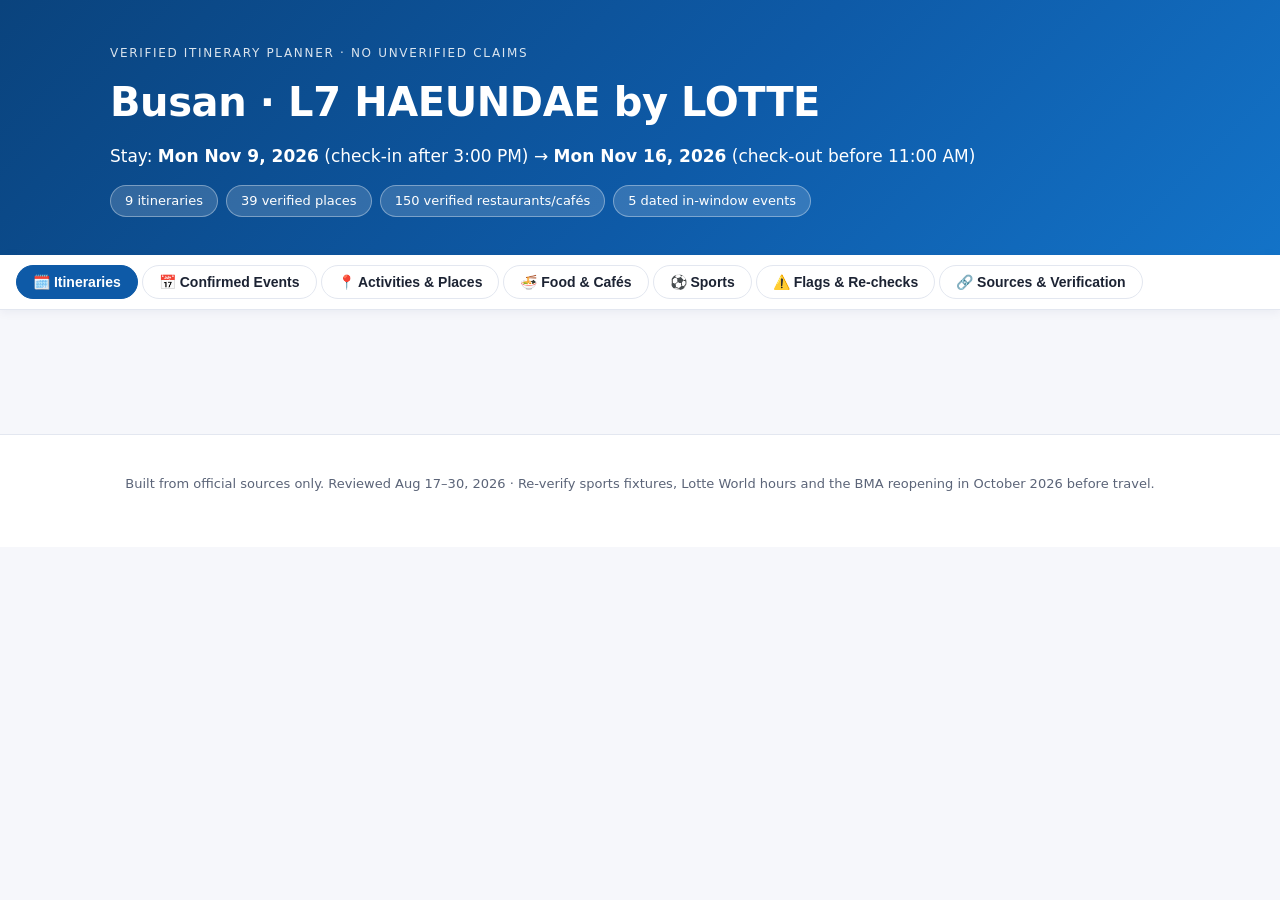
==== index.html @ a5499e74 "Build verified Busan stay planner: 9 itineraries for L7 Haeundae (Nov 9-16, 2026) with official sour" ====
<!DOCTYPE html>
<html lang="en">
<head>
<meta charset="UTF-8">
<meta name="viewport" content="width=device-width, initial-scale=1.0">
<title>Busan L7 Haeundae Stay — Verified Itineraries (Nov 9–16, 2026)</title>
<meta name="description" content="Line-by-line verified itineraries for a 7-night stay at L7 HAEUNDAE by LOTTE HOTELS, Busan — Nov 9–16, 2026. Every activity linked to an official source.">
<link rel="stylesheet" href="styles.css">
</head>
<body>

<header class="hero">
  <div class="hero-inner">
    <p class="eyebrow">Verified itinerary planner · no unverified claims</p>
    <h1>Busan · L7 HAEUNDAE by LOTTE</h1>
    <p class="stay-dates">Stay: <strong>Mon Nov 9, 2026</strong> (check-in after 3:00 PM) → <strong>Mon Nov 16, 2026</strong> (check-out before 11:00 AM)</p>
    <p class="hotel-line" id="hotel-line"></p>
    <div class="badges">
      <span class="badge">9 itineraries</span>
      <span class="badge">39 verified places</span>
      <span class="badge">150 verified restaurants/cafés</span>
      <span class="badge">5 dated in-window events</span>
    </div>
  </div>
</header>

<nav class="tabs" id="tabs">
  <button class="tab active" data-tab="itineraries">🗓️ Itineraries</button>
  <button class="tab" data-tab="events">📅 Confirmed Events</button>
  <button class="tab" data-tab="places">📍 Activities &amp; Places</button>
  <button class="tab" data-tab="food">🍜 Food &amp; Cafés</button>
  <button class="tab" data-tab="sports">⚽ Sports</button>
  <button class="tab" data-tab="flags">⚠️ Flags &amp; Re-checks</button>
  <button class="tab" data-tab="sources">🔗 Sources &amp; Verification</button>
</nav>

<main>

  <!-- ITINERARIES -->
  <section id="tab-itineraries" class="tabpanel active">
    <div class="itinerary-picker" id="itinerary-picker"></div>
    <div id="itinerary-view"></div>
  </section>

  <!-- EVENTS -->
  <section id="tab-events" class="tabpanel">
    <h2>✅ Confirmed events inside the stay window</h2>
    <p class="note">Each event below is dated in the stay window and sourced to the organizer's or an official city page. Reviewed Aug 17–30, 2026.</p>
    <div id="events-list"></div>
    <h3>Events <em>outside</em> the window (do not plan around these)</h3>
    <div id="events-out-list"></div>
  </section>

  <!-- PLACES -->
  <section id="tab-places" class="tabpanel">
    <h2>📍 Verified activities &amp; places</h2>
    <p class="note">Every entry was checked against an official/operator page (Visit Busan, operator sites, city districts). Hours &amp; prices were confirmed on the review dates shown in the source file. Anything marked ⚠️ needs a re-check before travel.</p>
    <div class="filter-row">
      <label for="area-filter">Filter by cluster:</label>
      <select id="area-filter">
        <option value="">All clusters</option>
      </select>
      <input type="text" id="place-search" placeholder="Search places…">
    </div>
    <div class="table-wrap">
      <table class="data-table" id="places-table">
        <thead>
          <tr><th>Place</th><th>Cluster / area</th><th>Hours</th><th>Price</th><th>Status</th><th>Official source</th></tr>
        </thead>
        <tbody></tbody>
      </table>
    </div>
  </section>

  <!-- FOOD -->
  <section id="tab-food" class="tabpanel">
    <h2>🍜 Verified restaurants &amp; cafés</h2>
    <p class="note">All rows verified against official sources (Visit Busan / VisitKorea / MICHELIN Guide 2026) in August 2026 by the <a href="https://github.com/karagemop466-tech/Koreafood" target="_blank" rel="noopener">Koreafood</a> project. No prices are listed — official portals don't maintain prices consistently. Entries whose hours could not be verified were removed from the source guide. If two official pages disagreed on hours, the entry was removed (see Flags).</p>
    <div class="filter-row">
      <label for="food-area-filter">Filter by area:</label>
      <select id="food-area-filter">
        <option value="">All areas</option>
      </select>
      <input type="text" id="food-search" placeholder="Search food…">
    </div>
    <div class="table-wrap">
      <table class="data-table" id="food-table">
        <thead>
          <tr><th>Name</th><th>Area</th><th>Hours &amp; closures</th><th>Official source</th></tr>
        </thead>
        <tbody></tbody>
      </table>
    </div>
  </section>

  <!-- SPORTS -->
  <section id="tab-sports" class="tabpanel">
    <h2>⚽ Sports in the window</h2>
    <div id="sports-list"></div>
  </section>

  <!-- FLAGS -->
  <section id="tab-flags" class="tabpanel">
    <h2>⚠️ Irregularities, flags &amp; re-checks</h2>
    <ul class="flag-list" id="flags-list"></ul>
  </section>

  <!-- SOURCES -->
  <section id="tab-sources" class="tabpanel">
    <h2>🔗 Sources &amp; verification method</h2>
    <p class="note">This page is built exclusively from two audited, source-linked repositories plus live re-verification performed on <strong>Aug 30, 2026</strong> (official pages fetched and checked). No unverified claim was included.</p>
    <h3>Base verification repositories</h3>
    <ul class="source-list">
      <li><a href="https://github.com/karagemop466-tech/KoreaFun" target="_blank" rel="noopener">KoreaFun — verified events &amp; activities (Busan file: busan.md, 51 entries, line-by-line audit)</a></li>
      <li><a href="https://github.com/karagemop466-tech/Koreafood" target="_blank" rel="noopener">Koreafood — verified restaurants &amp; cafés (Busan file: cities/busan.md, 109+ rows)</a></li>
      <li><a href="https://karagemop466-tech.github.io/Koreafood/" target="_blank" rel="noopener">Koreafood live site</a></li>
    </ul>
    <h3>Live re-verification performed Aug 30, 2026</h3>
    <div id="live-checks"></div>
    <h3>Official source index (all links used in this planner)</h3>
    <div class="table-wrap">
      <table class="data-table" id="source-table">
        <thead><tr><th>#</th><th>Source</th><th>Used for</th></tr></thead>
        <tbody></tbody>
      </table>
    </div>
  </section>

</main>

<footer>
  <p>Built from official sources only. Reviewed Aug 17–30, 2026 · Re-verify sports fixtures, Lotte World hours and the BMA reopening in October 2026 before travel.</p>
</footer>

<script src="data.json" type="application/json" id="site-data"></script>
<script src="app.js"></script>
</body>
</html>
---- styles.css ----
:root {
  --bg: #f6f7fb;
  --card: #ffffff;
  --ink: #1c2333;
  --muted: #5b6478;
  --line: #e3e7f0;
  --brand: #0e5aa7;
  --brand-dark: #0a437d;
  --accent: #e8a33d;
  --good: #1d7a4f;
  --warn: #b45309;
  --bad: #b91c1c;
  --chip: #eef3fb;
}

* { box-sizing: border-box; }

body {
  margin: 0;
  font-family: "Segoe UI", system-ui, -apple-system, Roboto, "Helvetica Neue", Arial, sans-serif;
  background: var(--bg);
  color: var(--ink);
  line-height: 1.55;
}

.hero {
  background: linear-gradient(135deg, #0a437d 0%, #0e5aa7 55%, #1373c8 100%);
  color: #fff;
  padding: 44px 20px 38px;
}
.hero-inner { max-width: 1060px; margin: 0 auto; }
.eyebrow { text-transform: uppercase; letter-spacing: .14em; font-size: 12px; opacity: .85; margin: 0 0 8px; }
.hero h1 { margin: 0 0 10px; font-size: clamp(26px, 4vw, 40px); font-weight: 800; letter-spacing: -.01em; }
.stay-dates { margin: 0 0 6px; font-size: 17px; }
.hotel-line { margin: 0 0 16px; opacity: .92; font-size: 14px; }
.badges { display: flex; flex-wrap: wrap; gap: 8px; }
.badge {
  background: rgba(255,255,255,.16);
  border: 1px solid rgba(255,255,255,.35);
  border-radius: 999px;
  padding: 5px 14px;
  font-size: 13px;
}

.tabs {
  position: sticky; top: 0; z-index: 20;
  display: flex; flex-wrap: wrap; gap: 4px;
  background: #fff;
  border-bottom: 1px solid var(--line);
  padding: 10px 16px;
  box-shadow: 0 2px 10px rgba(20,40,80,.06);
}
.tab {
  border: 1px solid var(--line);
  background: var(--card);
  color: var(--ink);
  border-radius: 999px;
  padding: 8px 16px;
  font-size: 14px;
  font-weight: 600;
  cursor: pointer;
  transition: all .15s;
}
.tab:hover { border-color: var(--brand); color: var(--brand); }
.tab.active { background: var(--brand); border-color: var(--brand); color: #fff; }

main { max-width: 1060px; margin: 0 auto; padding: 28px 20px 60px; }

.tabpanel { display: none; }
.tabpanel.active { display: block; }

h2 { font-size: 24px; margin: 6px 0 4px; }
h3 { font-size: 17px; margin: 28px 0 8px; }
.note { color: var(--muted); font-size: 14px; max-width: 880px; margin: 6px 0 18px; }
a { color: var(--brand); }
a:hover { color: var(--brand-dark); }

/* Itinerary picker */
.itinerary-picker {
  display: grid;
  grid-template-columns: repeat(auto-fill, minmax(210px, 1fr));
  gap: 10px;
  margin: 18px 0;
}
.it-btn {
  text-align: left;
  background: var(--card);
  border: 1.5px solid var(--line);
  border-radius: 12px;
  padding: 12px 14px;
  cursor: pointer;
  transition: all .15s;
}
.it-btn:hover { border-color: var(--brand); }
.it-btn.active { border-color: var(--brand); background: var(--chip); box-shadow: 0 0 0 3px rgba(14,90,167,.12); }
.it-btn .it-day { font-size: 12px; text-transform: uppercase; letter-spacing: .08em; color: var(--muted); }
.it-btn .it-title { font-weight: 700; font-size: 14.5px; margin: 3px 0; }
.it-btn .it-diff { font-size: 12px; font-weight: 700; }
.it-btn .it-transit { font-size: 12px; color: var(--muted); margin-top: 4px; }

.diff-easy { color: var(--good); }
.diff-moderate { color: var(--warn); }
.diff-busy { color: var(--bad); }

.itinerary-card {
  background: var(--card);
  border: 1px solid var(--line);
  border-radius: 16px;
  padding: 22px;
  margin-bottom: 18px;
}
.itinerary-card .head { display: flex; flex-wrap: wrap; align-items: baseline; gap: 10px; margin-bottom: 4px; }
.itinerary-card h2 { margin: 0; }
.itinerary-card .sub { color: var(--muted); font-size: 14px; margin-bottom: 12px; }
.itinerary-card .transit-note {
  background: #fdf6e9;
  border: 1px solid #f0d9a8;
  color: #7c5a12;
  border-radius: 10px;
  padding: 10px 14px;
  font-size: 14px;
  margin: 10px 0 16px;
}
.itinerary-card .transit-note strong { color: #5c4208; }

.timeline { position: relative; margin: 6px 0 0 6px; padding-left: 26px; }
.timeline::before {
  content: ""; position: absolute; left: 7px; top: 8px; bottom: 8px;
  width: 2px; background: var(--line);
}
.tl-item { position: relative; padding: 0 0 18px 14px; }
.tl-item::before {
  content: ""; position: absolute; left: -25px; top: 6px;
  width: 12px; height: 12px; border-radius: 50%;
  background: #fff; border: 3px solid var(--brand);
}
.tl-item.event::before { border-color: var(--accent); background: var(--accent); }
.tl-time { font-weight: 800; color: var(--brand-dark); font-size: 14px; }
.tl-what { font-weight: 700; font-size: 16px; }
.tl-item.event .tl-what::after {
  content: " ✓ confirmed"; color: var(--good); font-size: 12px; font-weight: 700; margin-left: 6px;
  border: 1px solid var(--good); border-radius: 999px; padding: 1px 8px; vertical-align: 2px;
}
.tl-detail { color: var(--muted); font-size: 14px; margin-top: 3px; max-width: 860px; }
.tl-detail a { word-break: break-all; }

/* tables */
.table-wrap { overflow-x: auto; background: var(--card); border: 1px solid var(--line); border-radius: 12px; margin: 10px 0 22px; }
.data-table { width: 100%; border-collapse: collapse; font-size: 14px; min-width: 720px; }
.data-table th {
  text-align: left; background: #f0f4fa; padding: 10px 12px;
  font-size: 12px; text-transform: uppercase; letter-spacing: .06em; color: var(--muted);
  border-bottom: 1px solid var(--line); white-space: nowrap;
}
.data-table td { padding: 10px 12px; border-bottom: 1px solid #f0f2f8; vertical-align: top; }
.data-table tr:last-child td { border-bottom: none; }
.data-table tr:hover td { background: #fafbfe; }
.data-table .name { font-weight: 700; }
.data-table a { font-size: 13px; }

.filter-row { display: flex; flex-wrap: wrap; gap: 12px; align-items: center; margin: 12px 0; }
.filter-row label { font-size: 14px; font-weight: 600; }
.filter-row select, .filter-row input {
  border: 1px solid var(--line); border-radius: 8px; padding: 8px 12px; font-size: 14px; background: #fff;
}
.filter-row input { width: 240px; }

/* event cards */
.event-card {
  background: var(--card); border: 1px solid var(--line); border-left: 4px solid var(--good);
  border-radius: 12px; padding: 16px 18px; margin-bottom: 14px;
}
.event-card.out { border-left-color: var(--muted); opacity: .85; }
.event-card h3 { margin: 0 0 4px; font-size: 17px; }
.event-card .meta { font-size: 13.5px; color: var(--muted); margin-bottom: 6px; }
.event-card .meta b { color: var(--ink); }
.event-card p { margin: 4px 0 8px; font-size: 14.5px; }
.event-card .srcs a { font-size: 13px; margin-right: 12px; }

/* sports & flags */
.sport-card {
  background: var(--card); border: 1px solid var(--line); border-radius: 12px;
  padding: 16px 18px; margin-bottom: 14px;
}
.sport-card h3 { margin: 0 0 6px; font-size: 16px; }
.sport-card p { margin: 4px 0; font-size: 14.5px; }
.sport-card .srcs a { font-size: 13px; margin-right: 12px; }

.flag-list { padding-left: 4px; list-style: none; }
.flag-list li {
  background: #fdf6e9; border: 1px solid #f0d9a8; color: #5c4208;
  border-radius: 10px; padding: 12px 16px; margin-bottom: 10px; font-size: 14.5px;
}

.source-list li, .check-list li { margin-bottom: 8px; font-size: 14.5px; }
.check-list { padding-left: 22px; }
.check-list .ok { color: var(--good); font-weight: 700; }
.check-list .warn { color: var(--warn); font-weight: 700; }

footer {
  border-top: 1px solid var(--line);
  padding: 26px 20px 40px;
  text-align: center;
  color: var(--muted);
  font-size: 13px;
  background: #fff;
}

@media (max-width: 640px) {
  .tabs { padding: 8px; gap: 6px; }
  .tab { padding: 7px 12px; font-size: 13px; }
  .filter-row input { width: 100%; }
}
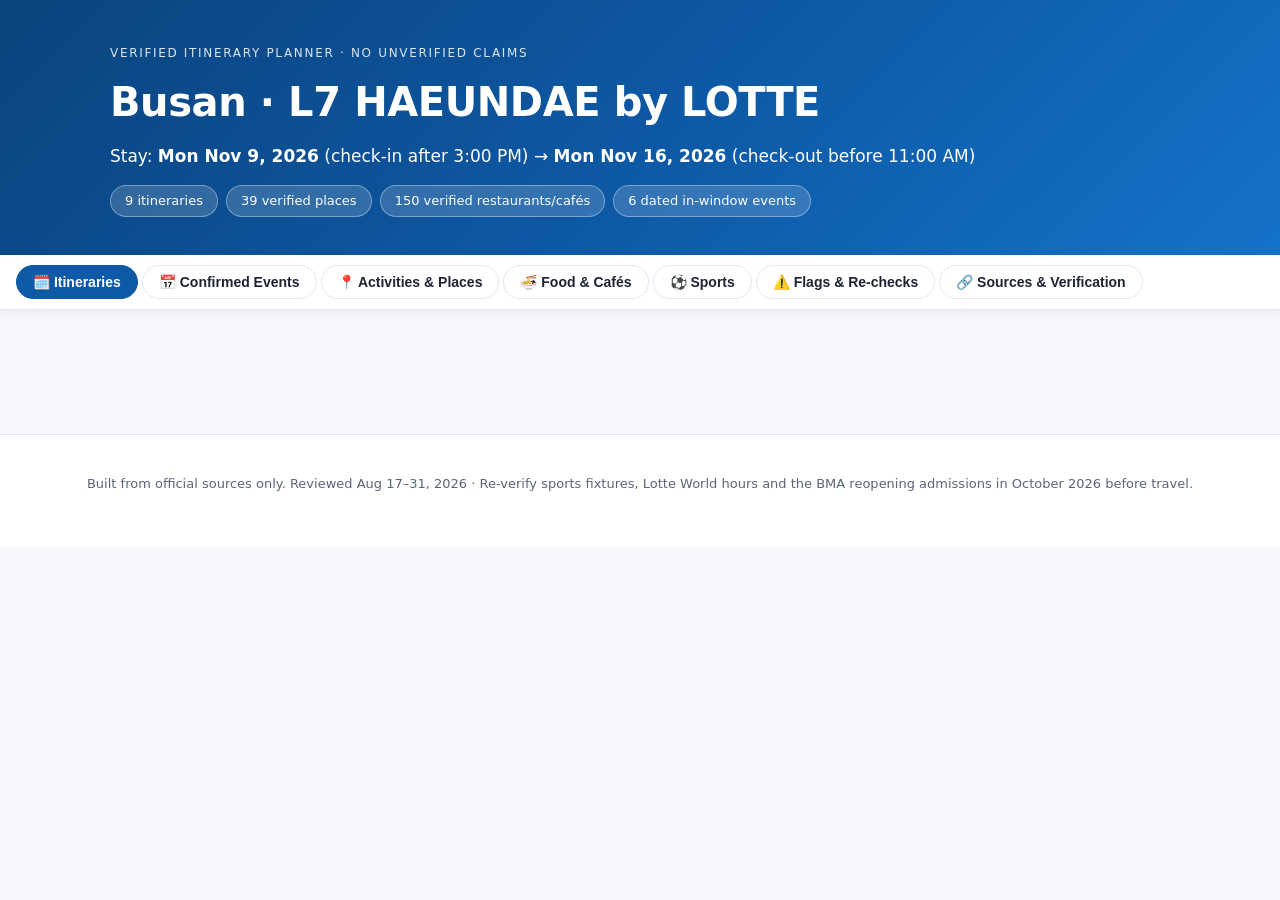
==== commit 4daf2a34: "Verify F1963 Othoniel exhibition; correct metro stop counts, Yeongdo source, Culture Day venue, Spa " ====
--- a/index.html
+++ b/index.html
@@ -19,7 +19,7 @@
       <span class="badge">9 itineraries</span>
       <span class="badge">39 verified places</span>
       <span class="badge">150 verified restaurants/cafés</span>
-      <span class="badge">5 dated in-window events</span>
+      <span class="badge">6 dated in-window events</span>
     </div>
   </div>
 </header>
@@ -45,7 +45,7 @@
   <!-- EVENTS -->
   <section id="tab-events" class="tabpanel">
     <h2>✅ Confirmed events inside the stay window</h2>
-    <p class="note">Each event below is dated in the stay window and sourced to the organizer's or an official city page. Reviewed Aug 17–30, 2026.</p>
+    <p class="note">Each event below is dated in the stay window and sourced to the organizer's or an official city page. Reviewed Aug 17–31, 2026.</p>
     <div id="events-list"></div>
     <h3>Events <em>outside</em> the window (do not plan around these)</h3>
     <div id="events-out-list"></div>
@@ -108,7 +108,7 @@
   <!-- SOURCES -->
   <section id="tab-sources" class="tabpanel">
     <h2>🔗 Sources &amp; verification method</h2>
-    <p class="note">This page is built exclusively from two audited, source-linked repositories plus live re-verification performed on <strong>Aug 30, 2026</strong> (official pages fetched and checked). No unverified claim was included.</p>
+    <p class="note">This page is built exclusively from two audited, source-linked repositories plus live re-verification performed on <strong>Aug 31, 2026</strong> (official pages fetched and checked). No unverified claim was included.</p>
     <h3>Base verification repositories</h3>
     <ul class="source-list">
       <li><a href="https://github.com/karagemop466-tech/KoreaFun" target="_blank" rel="noopener">KoreaFun — verified events &amp; activities (Busan file: busan.md, 51 entries, line-by-line audit)</a></li>
@@ -129,7 +129,7 @@
 </main>
 
 <footer>
-  <p>Built from official sources only. Reviewed Aug 17–30, 2026 · Re-verify sports fixtures, Lotte World hours and the BMA reopening in October 2026 before travel.</p>
+  <p>Built from official sources only. Reviewed Aug 17–31, 2026 · Re-verify sports fixtures, Lotte World hours and the BMA reopening admissions in October 2026 before travel.</p>
 </footer>
 
 <script src="data.json" type="application/json" id="site-data"></script>
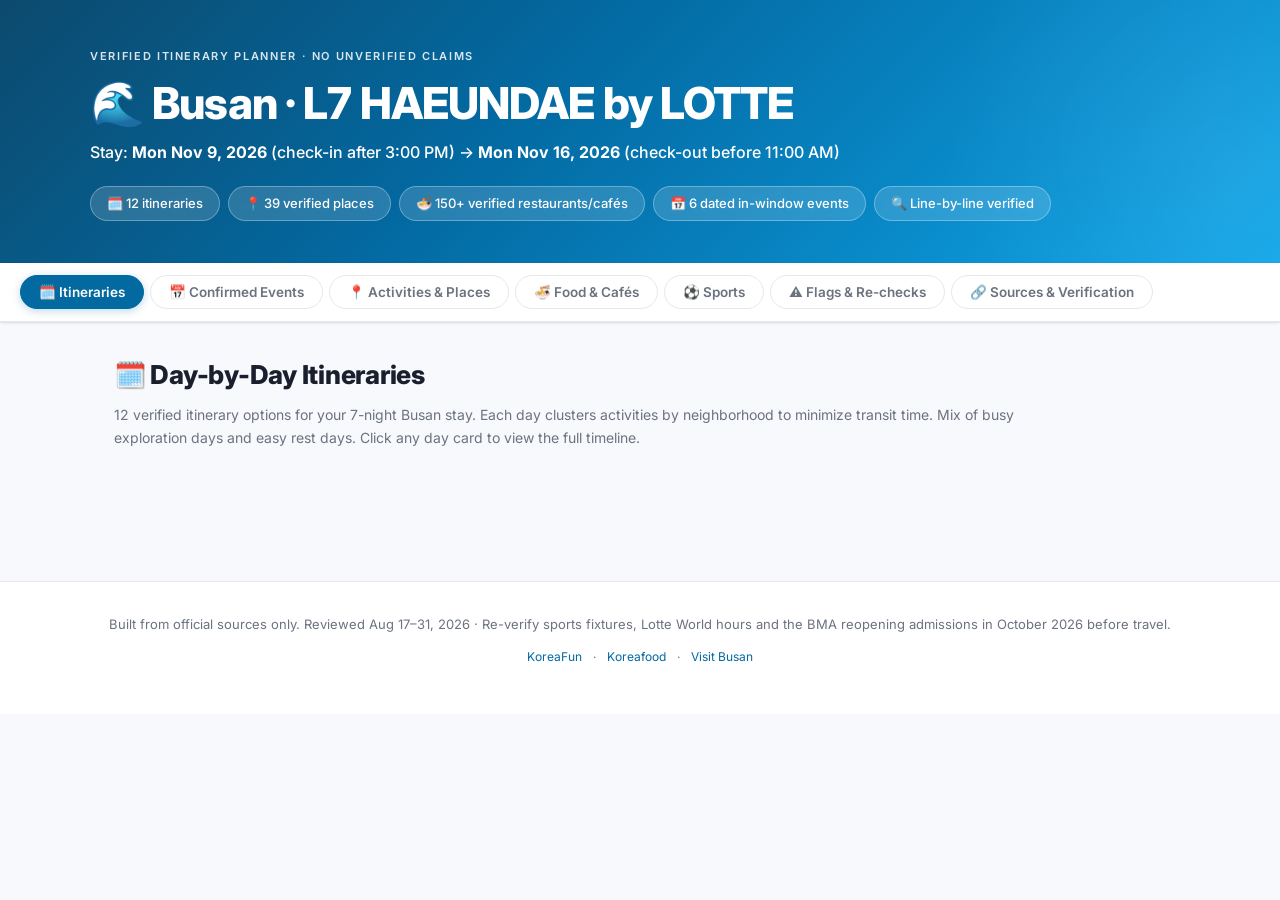
==== commit 9f6abbd1: "Enhance site: 12 itineraries, improved UI, professional travel planner - Added 3 new itinerary varia" ====
--- a/index.html
+++ b/index.html
@@ -6,20 +6,24 @@
 <title>Busan L7 Haeundae Stay — Verified Itineraries (Nov 9–16, 2026)</title>
 <meta name="description" content="Line-by-line verified itineraries for a 7-night stay at L7 HAEUNDAE by LOTTE HOTELS, Busan — Nov 9–16, 2026. Every activity linked to an official source.">
 <link rel="stylesheet" href="styles.css">
+<link rel="preconnect" href="https://fonts.googleapis.com">
+<link rel="preconnect" href="https://fonts.gstatic.com" crossorigin>
+<link href="https://fonts.googleapis.com/css2?family=Inter:wght@400;500;600;700;800&display=swap" rel="stylesheet">
 </head>
 <body>
 
 <header class="hero">
   <div class="hero-inner">
     <p class="eyebrow">Verified itinerary planner · no unverified claims</p>
-    <h1>Busan · L7 HAEUNDAE by LOTTE</h1>
+    <h1>🌊 Busan · L7 HAEUNDAE by LOTTE</h1>
     <p class="stay-dates">Stay: <strong>Mon Nov 9, 2026</strong> (check-in after 3:00 PM) → <strong>Mon Nov 16, 2026</strong> (check-out before 11:00 AM)</p>
     <p class="hotel-line" id="hotel-line"></p>
     <div class="badges">
-      <span class="badge">9 itineraries</span>
-      <span class="badge">39 verified places</span>
-      <span class="badge">150 verified restaurants/cafés</span>
-      <span class="badge">6 dated in-window events</span>
+      <span class="badge">🗓️ 12 itineraries</span>
+      <span class="badge">📍 39 verified places</span>
+      <span class="badge">🍜 150+ verified restaurants/cafés</span>
+      <span class="badge">📅 6 dated in-window events</span>
+      <span class="badge">🔍 Line-by-line verified</span>
     </div>
   </div>
 </header>
@@ -38,6 +42,8 @@
 
   <!-- ITINERARIES -->
   <section id="tab-itineraries" class="tabpanel active">
+    <h2>🗓️ Day-by-Day Itineraries</h2>
+    <p class="note">12 verified itinerary options for your 7-night Busan stay. Each day clusters activities by neighborhood to minimize transit time. Mix of busy exploration days and easy rest days. Click any day card to view the full timeline.</p>
     <div class="itinerary-picker" id="itinerary-picker"></div>
     <div id="itinerary-view"></div>
   </section>
@@ -130,6 +136,11 @@
 
 <footer>
   <p>Built from official sources only. Reviewed Aug 17–31, 2026 · Re-verify sports fixtures, Lotte World hours and the BMA reopening admissions in October 2026 before travel.</p>
+  <p class="footer-links">
+    <a href="https://github.com/karagemop466-tech/KoreaFun" target="_blank" rel="noopener">KoreaFun</a> · 
+    <a href="https://github.com/karagemop466-tech/Koreafood" target="_blank" rel="noopener">Koreafood</a> · 
+    <a href="https://english.visitbusan.net" target="_blank" rel="noopener">Visit Busan</a>
+  </p>
 </footer>
 
 <script src="data.json" type="application/json" id="site-data"></script>
--- a/styles.css
+++ b/styles.css
@@ -1,213 +1,512 @@
+/* Busan L7 Haeundae Stay — Professional Travel Planner UI */
 :root {
-  --bg: #f6f7fb;
+  --bg: #f8f9fc;
   --card: #ffffff;
-  --ink: #1c2333;
-  --muted: #5b6478;
-  --line: #e3e7f0;
-  --brand: #0e5aa7;
-  --brand-dark: #0a437d;
-  --accent: #e8a33d;
-  --good: #1d7a4f;
-  --warn: #b45309;
-  --bad: #b91c1c;
-  --chip: #eef3fb;
-}
-
-* { box-sizing: border-box; }
+  --ink: #1a1f2e;
+  --muted: #6b7280;
+  --line: #e5e7eb;
+  --brand: #0369a1;
+  --brand-dark: #075985;
+  --brand-light: #e0f2fe;
+  --accent: #f59e0b;
+  --accent-light: #fef3c7;
+  --good: #059669;
+  --good-light: #d1fae5;
+  --warn: #d97706;
+  --warn-light: #fef3c7;
+  --bad: #dc2626;
+  --bad-light: #fee2e2;
+  --chip: #f0f9ff;
+  --shadow: 0 1px 3px rgba(0,0,0,.08), 0 1px 2px rgba(0,0,0,.06);
+  --shadow-md: 0 4px 6px -1px rgba(0,0,0,.07), 0 2px 4px -1px rgba(0,0,0,.04);
+  --shadow-lg: 0 10px 15px -3px rgba(0,0,0,.08), 0 4px 6px -2px rgba(0,0,0,.03);
+  --radius: 12px;
+  --radius-lg: 16px;
+}
+
+* { box-sizing: border-box; margin: 0; padding: 0; }
 
 body {
-  margin: 0;
-  font-family: "Segoe UI", system-ui, -apple-system, Roboto, "Helvetica Neue", Arial, sans-serif;
+  font-family: 'Inter', -apple-system, BlinkMacSystemFont, 'Segoe UI', Roboto, sans-serif;
   background: var(--bg);
   color: var(--ink);
-  line-height: 1.55;
-}
-
+  line-height: 1.6;
+  -webkit-font-smoothing: antialiased;
+}
+
+/* Hero */
 .hero {
-  background: linear-gradient(135deg, #0a437d 0%, #0e5aa7 55%, #1373c8 100%);
+  background: linear-gradient(135deg, #0c4a6e 0%, #0369a1 40%, #0ea5e9 100%);
   color: #fff;
-  padding: 44px 20px 38px;
-}
-.hero-inner { max-width: 1060px; margin: 0 auto; }
-.eyebrow { text-transform: uppercase; letter-spacing: .14em; font-size: 12px; opacity: .85; margin: 0 0 8px; }
-.hero h1 { margin: 0 0 10px; font-size: clamp(26px, 4vw, 40px); font-weight: 800; letter-spacing: -.01em; }
-.stay-dates { margin: 0 0 6px; font-size: 17px; }
-.hotel-line { margin: 0 0 16px; opacity: .92; font-size: 14px; }
-.badges { display: flex; flex-wrap: wrap; gap: 8px; }
+  padding: 48px 24px 42px;
+  position: relative;
+  overflow: hidden;
+}
+.hero::before {
+  content: '';
+  position: absolute;
+  top: -50%;
+  right: -20%;
+  width: 600px;
+  height: 600px;
+  background: radial-gradient(circle, rgba(255,255,255,.08) 0%, transparent 70%);
+  border-radius: 50%;
+}
+.hero-inner { max-width: 1100px; margin: 0 auto; position: relative; z-index: 1; }
+.eyebrow {
+  text-transform: uppercase;
+  letter-spacing: .15em;
+  font-size: 11px;
+  font-weight: 600;
+  opacity: .85;
+  margin: 0 0 12px;
+}
+.hero h1 {
+  margin: 0 0 12px;
+  font-size: clamp(28px, 4.5vw, 44px);
+  font-weight: 800;
+  letter-spacing: -.02em;
+  line-height: 1.15;
+}
+.stay-dates {
+  margin: 0 0 8px;
+  font-size: 16px;
+  font-weight: 500;
+}
+.hotel-line {
+  margin: 0 0 20px;
+  opacity: .9;
+  font-size: 14px;
+  max-width: 700px;
+}
+.badges {
+  display: flex;
+  flex-wrap: wrap;
+  gap: 8px;
+}
 .badge {
-  background: rgba(255,255,255,.16);
-  border: 1px solid rgba(255,255,255,.35);
+  background: rgba(255,255,255,.15);
+  border: 1px solid rgba(255,255,255,.3);
   border-radius: 999px;
-  padding: 5px 14px;
+  padding: 6px 16px;
   font-size: 13px;
-}
-
+  font-weight: 500;
+  backdrop-filter: blur(4px);
+}
+
+/* Tabs */
 .tabs {
-  position: sticky; top: 0; z-index: 20;
-  display: flex; flex-wrap: wrap; gap: 4px;
-  background: #fff;
+  position: sticky;
+  top: 0;
+  z-index: 100;
+  display: flex;
+  flex-wrap: wrap;
+  gap: 6px;
+  background: rgba(255,255,255,.95);
+  backdrop-filter: blur(12px);
   border-bottom: 1px solid var(--line);
-  padding: 10px 16px;
-  box-shadow: 0 2px 10px rgba(20,40,80,.06);
+  padding: 12px 20px;
+  box-shadow: var(--shadow);
 }
 .tab {
-  border: 1px solid var(--line);
+  border: 1.5px solid var(--line);
   background: var(--card);
-  color: var(--ink);
+  color: var(--muted);
   border-radius: 999px;
-  padding: 8px 16px;
-  font-size: 14px;
+  padding: 8px 18px;
+  font-size: 13.5px;
   font-weight: 600;
   cursor: pointer;
-  transition: all .15s;
-}
-.tab:hover { border-color: var(--brand); color: var(--brand); }
-.tab.active { background: var(--brand); border-color: var(--brand); color: #fff; }
-
-main { max-width: 1060px; margin: 0 auto; padding: 28px 20px 60px; }
+  transition: all .2s ease;
+  font-family: inherit;
+}
+.tab:hover {
+  border-color: var(--brand);
+  color: var(--brand);
+  background: var(--brand-light);
+}
+.tab.active {
+  background: var(--brand);
+  border-color: var(--brand);
+  color: #fff;
+  box-shadow: 0 2px 8px rgba(3,105,161,.25);
+}
+
+/* Main */
+main {
+  max-width: 1100px;
+  margin: 0 auto;
+  padding: 32px 24px 80px;
+}
 
 .tabpanel { display: none; }
 .tabpanel.active { display: block; }
 
-h2 { font-size: 24px; margin: 6px 0 4px; }
-h3 { font-size: 17px; margin: 28px 0 8px; }
-.note { color: var(--muted); font-size: 14px; max-width: 880px; margin: 6px 0 18px; }
-a { color: var(--brand); }
-a:hover { color: var(--brand-dark); }
+h2 {
+  font-size: 26px;
+  font-weight: 800;
+  margin: 0 0 8px;
+  letter-spacing: -.01em;
+}
+h3 {
+  font-size: 18px;
+  font-weight: 700;
+  margin: 32px 0 12px;
+  color: var(--ink);
+}
+.note {
+  color: var(--muted);
+  font-size: 14px;
+  max-width: 900px;
+  margin: 8px 0 24px;
+  line-height: 1.65;
+}
+a { color: var(--brand); text-decoration: none; }
+a:hover { color: var(--brand-dark); text-decoration: underline; }
 
 /* Itinerary picker */
 .itinerary-picker {
   display: grid;
-  grid-template-columns: repeat(auto-fill, minmax(210px, 1fr));
-  gap: 10px;
-  margin: 18px 0;
+  grid-template-columns: repeat(auto-fill, minmax(220px, 1fr));
+  gap: 12px;
+  margin: 20px 0 28px;
 }
 .it-btn {
   text-align: left;
   background: var(--card);
-  border: 1.5px solid var(--line);
-  border-radius: 12px;
-  padding: 12px 14px;
+  border: 2px solid var(--line);
+  border-radius: var(--radius);
+  padding: 14px 16px;
   cursor: pointer;
-  transition: all .15s;
-}
-.it-btn:hover { border-color: var(--brand); }
-.it-btn.active { border-color: var(--brand); background: var(--chip); box-shadow: 0 0 0 3px rgba(14,90,167,.12); }
-.it-btn .it-day { font-size: 12px; text-transform: uppercase; letter-spacing: .08em; color: var(--muted); }
-.it-btn .it-title { font-weight: 700; font-size: 14.5px; margin: 3px 0; }
-.it-btn .it-diff { font-size: 12px; font-weight: 700; }
-.it-btn .it-transit { font-size: 12px; color: var(--muted); margin-top: 4px; }
-
-.diff-easy { color: var(--good); }
-.diff-moderate { color: var(--warn); }
-.diff-busy { color: var(--bad); }
-
+  transition: all .2s ease;
+  font-family: inherit;
+  box-shadow: var(--shadow);
+}
+.it-btn:hover {
+  border-color: var(--brand);
+  transform: translateY(-2px);
+  box-shadow: var(--shadow-md);
+}
+.it-btn.active {
+  border-color: var(--brand);
+  background: var(--chip);
+  box-shadow: 0 0 0 3px rgba(3,105,161,.15), var(--shadow-md);
+}
+.it-btn .it-day {
+  font-size: 11px;
+  text-transform: uppercase;
+  letter-spacing: .1em;
+  color: var(--muted);
+  font-weight: 600;
+}
+.it-btn .it-title {
+  font-weight: 700;
+  font-size: 14px;
+  margin: 4px 0;
+  line-height: 1.35;
+}
+.it-btn .it-diff {
+  font-size: 12px;
+  font-weight: 700;
+  display: inline-block;
+  padding: 2px 8px;
+  border-radius: 999px;
+  margin-top: 4px;
+}
+.it-btn .it-transit {
+  font-size: 11.5px;
+  color: var(--muted);
+  margin-top: 6px;
+  line-height: 1.4;
+}
+
+.diff-easy { color: var(--good); background: var(--good-light); }
+.diff-moderate { color: var(--warn); background: var(--warn-light); }
+.diff-busy { color: var(--bad); background: var(--bad-light); }
+
+/* Itinerary card */
 .itinerary-card {
   background: var(--card);
   border: 1px solid var(--line);
-  border-radius: 16px;
-  padding: 22px;
-  margin-bottom: 18px;
-}
-.itinerary-card .head { display: flex; flex-wrap: wrap; align-items: baseline; gap: 10px; margin-bottom: 4px; }
-.itinerary-card h2 { margin: 0; }
-.itinerary-card .sub { color: var(--muted); font-size: 14px; margin-bottom: 12px; }
+  border-radius: var(--radius-lg);
+  padding: 28px;
+  margin-bottom: 24px;
+  box-shadow: var(--shadow-md);
+}
+.itinerary-card .head {
+  display: flex;
+  flex-wrap: wrap;
+  align-items: baseline;
+  gap: 12px;
+  margin-bottom: 8px;
+}
+.itinerary-card h2 { margin: 0; font-size: 22px; }
+.itinerary-card .sub {
+  color: var(--muted);
+  font-size: 14px;
+  margin-bottom: 16px;
+}
 .itinerary-card .transit-note {
-  background: #fdf6e9;
-  border: 1px solid #f0d9a8;
-  color: #7c5a12;
+  background: linear-gradient(135deg, #fef3c7, #fde68a);
+  border: 1px solid #f59e0b;
+  color: #92400e;
+  border-radius: var(--radius);
+  padding: 12px 16px;
+  font-size: 14px;
+  margin: 12px 0 20px;
+  line-height: 1.5;
+}
+.itinerary-card .transit-note strong { color: #78350f; }
+
+/* Timeline */
+.timeline {
+  position: relative;
+  margin: 8px 0 0 8px;
+  padding-left: 32px;
+}
+.timeline::before {
+  content: "";
+  position: absolute;
+  left: 9px;
+  top: 10px;
+  bottom: 10px;
+  width: 2.5px;
+  background: linear-gradient(to bottom, var(--brand), var(--brand-light));
+  border-radius: 2px;
+}
+.tl-item {
+  position: relative;
+  padding: 0 0 24px 18px;
+}
+.tl-item::before {
+  content: "";
+  position: absolute;
+  left: -29px;
+  top: 6px;
+  width: 14px;
+  height: 14px;
+  border-radius: 50%;
+  background: #fff;
+  border: 3px solid var(--brand);
+  box-shadow: 0 0 0 3px rgba(3,105,161,.1);
+}
+.tl-item.event::before {
+  border-color: var(--accent);
+  background: var(--accent);
+  box-shadow: 0 0 0 3px rgba(245,158,11,.15);
+}
+.tl-time {
+  font-weight: 800;
+  color: var(--brand-dark);
+  font-size: 13px;
+  letter-spacing: .02em;
+}
+.tl-what {
+  font-weight: 700;
+  font-size: 16px;
+  margin-top: 2px;
+}
+.tl-item.event .tl-what::after {
+  content: " ✓ confirmed";
+  color: var(--good);
+  font-size: 11px;
+  font-weight: 700;
+  margin-left: 8px;
+  border: 1.5px solid var(--good);
+  border-radius: 999px;
+  padding: 1px 10px;
+  vertical-align: 2px;
+  background: var(--good-light);
+}
+.tl-detail {
+  color: var(--muted);
+  font-size: 14px;
+  margin-top: 6px;
+  max-width: 880px;
+  line-height: 1.6;
+}
+.tl-detail a {
+  font-size: 13px;
+  word-break: break-all;
+}
+
+/* Tables */
+.table-wrap {
+  overflow-x: auto;
+  background: var(--card);
+  border: 1px solid var(--line);
+  border-radius: var(--radius);
+  margin: 12px 0 28px;
+  box-shadow: var(--shadow);
+}
+.data-table {
+  width: 100%;
+  border-collapse: collapse;
+  font-size: 13.5px;
+  min-width: 720px;
+}
+.data-table th {
+  text-align: left;
+  background: #f8fafc;
+  padding: 12px 14px;
+  font-size: 11px;
+  text-transform: uppercase;
+  letter-spacing: .08em;
+  color: var(--muted);
+  font-weight: 700;
+  border-bottom: 2px solid var(--line);
+  white-space: nowrap;
+}
+.data-table td {
+  padding: 12px 14px;
+  border-bottom: 1px solid #f1f5f9;
+  vertical-align: top;
+}
+.data-table tr:last-child td { border-bottom: none; }
+.data-table tr:hover td { background: #f8fafc; }
+.data-table .name { font-weight: 700; color: var(--ink); }
+.data-table a { font-size: 12.5px; }
+
+/* Filters */
+.filter-row {
+  display: flex;
+  flex-wrap: wrap;
+  gap: 12px;
+  align-items: center;
+  margin: 16px 0;
+}
+.filter-row label {
+  font-size: 14px;
+  font-weight: 600;
+  color: var(--ink);
+}
+.filter-row select,
+.filter-row input {
+  border: 1.5px solid var(--line);
   border-radius: 10px;
   padding: 10px 14px;
   font-size: 14px;
-  margin: 10px 0 16px;
-}
-.itinerary-card .transit-note strong { color: #5c4208; }
-
-.timeline { position: relative; margin: 6px 0 0 6px; padding-left: 26px; }
-.timeline::before {
-  content: ""; position: absolute; left: 7px; top: 8px; bottom: 8px;
-  width: 2px; background: var(--line);
-}
-.tl-item { position: relative; padding: 0 0 18px 14px; }
-.tl-item::before {
-  content: ""; position: absolute; left: -25px; top: 6px;
-  width: 12px; height: 12px; border-radius: 50%;
-  background: #fff; border: 3px solid var(--brand);
-}
-.tl-item.event::before { border-color: var(--accent); background: var(--accent); }
-.tl-time { font-weight: 800; color: var(--brand-dark); font-size: 14px; }
-.tl-what { font-weight: 700; font-size: 16px; }
-.tl-item.event .tl-what::after {
-  content: " ✓ confirmed"; color: var(--good); font-size: 12px; font-weight: 700; margin-left: 6px;
-  border: 1px solid var(--good); border-radius: 999px; padding: 1px 8px; vertical-align: 2px;
-}
-.tl-detail { color: var(--muted); font-size: 14px; margin-top: 3px; max-width: 860px; }
-.tl-detail a { word-break: break-all; }
-
-/* tables */
-.table-wrap { overflow-x: auto; background: var(--card); border: 1px solid var(--line); border-radius: 12px; margin: 10px 0 22px; }
-.data-table { width: 100%; border-collapse: collapse; font-size: 14px; min-width: 720px; }
-.data-table th {
-  text-align: left; background: #f0f4fa; padding: 10px 12px;
-  font-size: 12px; text-transform: uppercase; letter-spacing: .06em; color: var(--muted);
-  border-bottom: 1px solid var(--line); white-space: nowrap;
-}
-.data-table td { padding: 10px 12px; border-bottom: 1px solid #f0f2f8; vertical-align: top; }
-.data-table tr:last-child td { border-bottom: none; }
-.data-table tr:hover td { background: #fafbfe; }
-.data-table .name { font-weight: 700; }
-.data-table a { font-size: 13px; }
-
-.filter-row { display: flex; flex-wrap: wrap; gap: 12px; align-items: center; margin: 12px 0; }
-.filter-row label { font-size: 14px; font-weight: 600; }
-.filter-row select, .filter-row input {
-  border: 1px solid var(--line); border-radius: 8px; padding: 8px 12px; font-size: 14px; background: #fff;
-}
-.filter-row input { width: 240px; }
-
-/* event cards */
+  background: #fff;
+  font-family: inherit;
+  transition: border-color .2s;
+}
+.filter-row select:focus,
+.filter-row input:focus {
+  outline: none;
+  border-color: var(--brand);
+  box-shadow: 0 0 0 3px rgba(3,105,161,.1);
+}
+.filter-row input { width: 260px; }
+
+/* Event cards */
 .event-card {
-  background: var(--card); border: 1px solid var(--line); border-left: 4px solid var(--good);
-  border-radius: 12px; padding: 16px 18px; margin-bottom: 14px;
-}
-.event-card.out { border-left-color: var(--muted); opacity: .85; }
-.event-card h3 { margin: 0 0 4px; font-size: 17px; }
-.event-card .meta { font-size: 13.5px; color: var(--muted); margin-bottom: 6px; }
+  background: var(--card);
+  border: 1px solid var(--line);
+  border-left: 5px solid var(--good);
+  border-radius: var(--radius);
+  padding: 20px 22px;
+  margin-bottom: 16px;
+  box-shadow: var(--shadow);
+  transition: transform .2s, box-shadow .2s;
+}
+.event-card:hover {
+  transform: translateY(-1px);
+  box-shadow: var(--shadow-md);
+}
+.event-card.out {
+  border-left-color: var(--muted);
+  opacity: .8;
+}
+.event-card h3 {
+  margin: 0 0 6px;
+  font-size: 17px;
+}
+.event-card .meta {
+  font-size: 13px;
+  color: var(--muted);
+  margin-bottom: 8px;
+  line-height: 1.5;
+}
 .event-card .meta b { color: var(--ink); }
-.event-card p { margin: 4px 0 8px; font-size: 14.5px; }
-.event-card .srcs a { font-size: 13px; margin-right: 12px; }
-
-/* sports & flags */
+.event-card p {
+  margin: 6px 0 10px;
+  font-size: 14px;
+  line-height: 1.6;
+}
+.event-card .srcs a {
+  font-size: 12.5px;
+  margin-right: 14px;
+}
+
+/* Sports & flags */
 .sport-card {
-  background: var(--card); border: 1px solid var(--line); border-radius: 12px;
-  padding: 16px 18px; margin-bottom: 14px;
-}
-.sport-card h3 { margin: 0 0 6px; font-size: 16px; }
-.sport-card p { margin: 4px 0; font-size: 14.5px; }
-.sport-card .srcs a { font-size: 13px; margin-right: 12px; }
-
-.flag-list { padding-left: 4px; list-style: none; }
+  background: var(--card);
+  border: 1px solid var(--line);
+  border-radius: var(--radius);
+  padding: 20px 22px;
+  margin-bottom: 16px;
+  box-shadow: var(--shadow);
+}
+.sport-card h3 { margin: 0 0 8px; font-size: 16px; }
+.sport-card p { margin: 6px 0; font-size: 14px; line-height: 1.6; }
+.sport-card .srcs a { font-size: 12.5px; margin-right: 14px; }
+
+.flag-list { padding-left: 0; list-style: none; }
 .flag-list li {
-  background: #fdf6e9; border: 1px solid #f0d9a8; color: #5c4208;
-  border-radius: 10px; padding: 12px 16px; margin-bottom: 10px; font-size: 14.5px;
-}
-
-.source-list li, .check-list li { margin-bottom: 8px; font-size: 14.5px; }
-.check-list { padding-left: 22px; }
+  background: linear-gradient(135deg, #fffbeb, #fef3c7);
+  border: 1px solid #f59e0b;
+  color: #92400e;
+  border-radius: var(--radius);
+  padding: 14px 18px;
+  margin-bottom: 12px;
+  font-size: 14px;
+  line-height: 1.6;
+  box-shadow: var(--shadow);
+}
+
+.source-list li,
+.check-list li {
+  margin-bottom: 10px;
+  font-size: 14px;
+  line-height: 1.6;
+}
+.check-list { padding-left: 24px; }
 .check-list .ok { color: var(--good); font-weight: 700; }
 .check-list .warn { color: var(--warn); font-weight: 700; }
 
+/* Footer */
 footer {
   border-top: 1px solid var(--line);
-  padding: 26px 20px 40px;
+  padding: 32px 24px 48px;
   text-align: center;
   color: var(--muted);
   font-size: 13px;
   background: #fff;
 }
-
-@media (max-width: 640px) {
-  .tabs { padding: 8px; gap: 6px; }
-  .tab { padding: 7px 12px; font-size: 13px; }
+.footer-links {
+  margin-top: 12px;
+  font-size: 12px;
+}
+.footer-links a {
+  margin: 0 8px;
+}
+
+/* Responsive */
+@media (max-width: 768px) {
+  .hero { padding: 32px 16px 28px; }
+  .hero h1 { font-size: 24px; }
+  .tabs { padding: 10px 12px; gap: 6px; }
+  .tab { padding: 7px 12px; font-size: 12.5px; }
+  main { padding: 20px 16px 60px; }
+  .itinerary-picker { grid-template-columns: repeat(auto-fill, minmax(180px, 1fr)); gap: 8px; }
+  .itinerary-card { padding: 18px; }
   .filter-row input { width: 100%; }
-}
+  .badges { gap: 6px; }
+  .badge { font-size: 11px; padding: 4px 10px; }
+}
+
+@media (max-width: 480px) {
+  .tabs { gap: 4px; }
+  .tab { padding: 6px 10px; font-size: 11.5px; }
+  .itinerary-picker { grid-template-columns: 1fr; }
+}
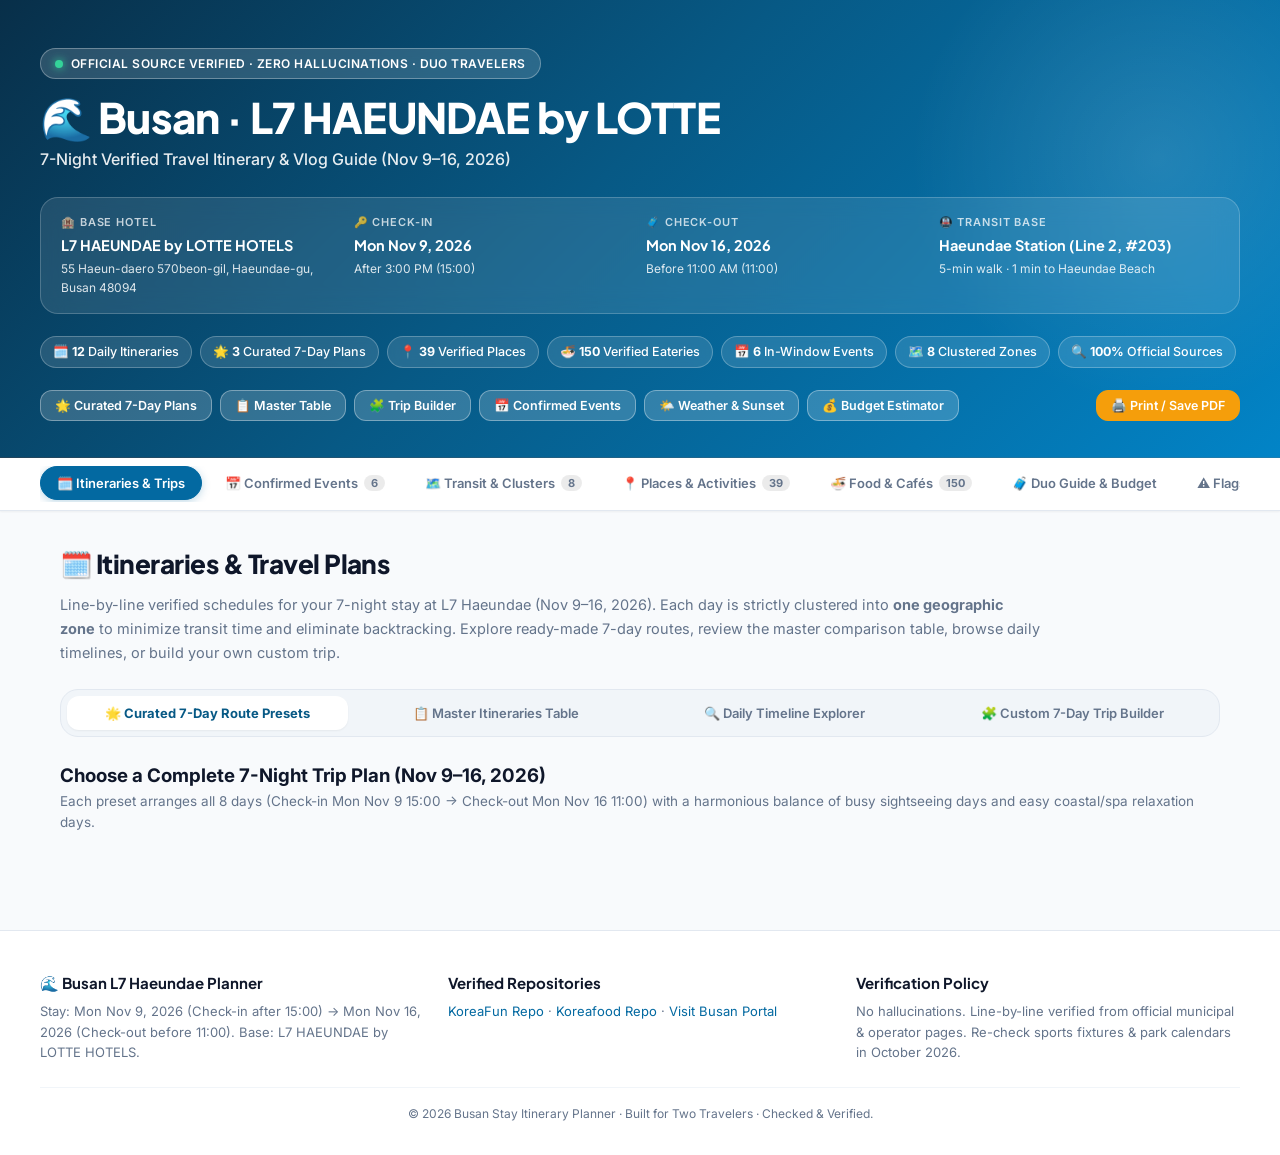
==== commit 8d51b1cc: "feat: complete verified travel vlog & itinerary planner for Busan L7 Haeundae stay Co-authored-by: a" ====
--- a/index.html
+++ b/index.html
@@ -3,144 +3,572 @@
 <head>
 <meta charset="UTF-8">
 <meta name="viewport" content="width=device-width, initial-scale=1.0">
-<title>Busan L7 Haeundae Stay — Verified Itineraries (Nov 9–16, 2026)</title>
-<meta name="description" content="Line-by-line verified itineraries for a 7-night stay at L7 HAEUNDAE by LOTTE HOTELS, Busan — Nov 9–16, 2026. Every activity linked to an official source.">
+<title>Busan L7 Haeundae Stay — Verified Travel Itinerary & Vlog Planner (Nov 9–16, 2026)</title>
+<meta name="description" content="Line-by-line verified travel planner and itineraries for a 7-night stay at L7 HAEUNDAE by LOTTE HOTELS BUSAN (Nov 9–16, 2026). Clustered neighborhood routes, verified transit times, official sources.">
 <link rel="stylesheet" href="styles.css">
 <link rel="preconnect" href="https://fonts.googleapis.com">
 <link rel="preconnect" href="https://fonts.gstatic.com" crossorigin>
-<link href="https://fonts.googleapis.com/css2?family=Inter:wght@400;500;600;700;800&display=swap" rel="stylesheet">
+<link href="https://fonts.googleapis.com/css2?family=Plus+Jakarta+Sans:wght@400;500;600;700;800&family=Inter:wght@400;500;600;700&display=swap" rel="stylesheet">
 </head>
 <body>
 
+<!-- HERO HEADER -->
 <header class="hero">
   <div class="hero-inner">
-    <p class="eyebrow">Verified itinerary planner · no unverified claims</p>
+    <div class="eyebrow-tag">
+      <span class="live-dot"></span> Official Source Verified · Zero Hallucinations · Duo Travelers
+    </div>
     <h1>🌊 Busan · L7 HAEUNDAE by LOTTE</h1>
-    <p class="stay-dates">Stay: <strong>Mon Nov 9, 2026</strong> (check-in after 3:00 PM) → <strong>Mon Nov 16, 2026</strong> (check-out before 11:00 AM)</p>
-    <p class="hotel-line" id="hotel-line"></p>
-    <div class="badges">
-      <span class="badge">🗓️ 12 itineraries</span>
-      <span class="badge">📍 39 verified places</span>
-      <span class="badge">🍜 150+ verified restaurants/cafés</span>
-      <span class="badge">📅 6 dated in-window events</span>
-      <span class="badge">🔍 Line-by-line verified</span>
+    <p class="hero-subtitle">7-Night Verified Travel Itinerary &amp; Vlog Guide (Nov 9–16, 2026)</p>
+    
+    <div class="stay-info-card">
+      <div class="stay-item">
+        <div class="stay-label">🏨 Base Hotel</div>
+        <div class="stay-val" id="hotel-name">L7 HAEUNDAE by LOTTE HOTELS</div>
+        <div class="stay-sub" id="hotel-address">55 Haeun-daero 570beon-gil, Haeundae-gu, Busan 48094</div>
+      </div>
+      <div class="stay-item">
+        <div class="stay-label">🔑 Check-in</div>
+        <div class="stay-val">Mon Nov 9, 2026</div>
+        <div class="stay-sub">After 3:00 PM (15:00)</div>
+      </div>
+      <div class="stay-item">
+        <div class="stay-label">🧳 Check-out</div>
+        <div class="stay-val">Mon Nov 16, 2026</div>
+        <div class="stay-sub">Before 11:00 AM (11:00)</div>
+      </div>
+      <div class="stay-item">
+        <div class="stay-label">🚇 Transit Base</div>
+        <div class="stay-val">Haeundae Station (Line 2, #203)</div>
+        <div class="stay-sub">5-min walk · 1 min to Haeundae Beach</div>
+      </div>
+    </div>
+
+    <div class="hero-stats">
+      <span class="stat-pill">🗓️ <strong>12</strong> Daily Itineraries</span>
+      <span class="stat-pill">🌟 <strong>3</strong> Curated 7-Day Plans</span>
+      <span class="stat-pill">📍 <strong>39</strong> Verified Places</span>
+      <span class="stat-pill">🍜 <strong>150</strong> Verified Eateries</span>
+      <span class="stat-pill">📅 <strong>6</strong> In-Window Events</span>
+      <span class="stat-pill">🗺️ <strong>8</strong> Clustered Zones</span>
+      <span class="stat-pill">🔍 <strong>100%</strong> Official Sources</span>
+    </div>
+
+    <div class="quick-actions">
+      <button class="action-btn" onclick="app.switchView('itineraries', 'presets')">🌟 Curated 7-Day Plans</button>
+      <button class="action-btn" onclick="app.switchView('itineraries', 'master-table')">📋 Master Table</button>
+      <button class="action-btn" onclick="app.switchView('itineraries', 'builder')">🧩 Trip Builder</button>
+      <button class="action-btn" onclick="app.switchTab('events')">📅 Confirmed Events</button>
+      <button class="action-btn" onclick="app.switchTab('traveler-guide')">🌤️ Weather &amp; Sunset</button>
+      <button class="action-btn" onclick="app.switchTab('traveler-guide')">💰 Budget Estimator</button>
+      <button class="action-btn print-btn" onclick="window.print()">🖨️ Print / Save PDF</button>
     </div>
   </div>
 </header>
 
-<nav class="tabs" id="tabs">
-  <button class="tab active" data-tab="itineraries">🗓️ Itineraries</button>
-  <button class="tab" data-tab="events">📅 Confirmed Events</button>
-  <button class="tab" data-tab="places">📍 Activities &amp; Places</button>
-  <button class="tab" data-tab="food">🍜 Food &amp; Cafés</button>
-  <button class="tab" data-tab="sports">⚽ Sports</button>
-  <button class="tab" data-tab="flags">⚠️ Flags &amp; Re-checks</button>
-  <button class="tab" data-tab="sources">🔗 Sources &amp; Verification</button>
+<!-- MAIN NAVIGATION TABS -->
+<nav class="tabs-nav" id="main-nav">
+  <div class="tabs-scroll">
+    <button class="tab-btn active" data-tab="itineraries">🗓️ Itineraries &amp; Trips</button>
+    <button class="tab-btn" data-tab="events">📅 Confirmed Events <span class="badge-count">6</span></button>
+    <button class="tab-btn" data-tab="clusters">🗺️ Transit &amp; Clusters <span class="badge-count">8</span></button>
+    <button class="tab-btn" data-tab="places">📍 Places &amp; Activities <span class="badge-count">39</span></button>
+    <button class="tab-btn" data-tab="food">🍜 Food &amp; Cafés <span class="badge-count">150</span></button>
+    <button class="tab-btn" data-tab="traveler-guide">🧳 Duo Guide &amp; Budget</button>
+    <button class="tab-btn" data-tab="flags">⚠️ Flags &amp; Re-checks <span class="badge-count">14</span></button>
+    <button class="tab-btn" data-tab="sources">🔗 Sources &amp; Ledger</button>
+  </div>
 </nav>
 
-<main>
-
-  <!-- ITINERARIES -->
-  <section id="tab-itineraries" class="tabpanel active">
-    <h2>🗓️ Day-by-Day Itineraries</h2>
-    <p class="note">12 verified itinerary options for your 7-night Busan stay. Each day clusters activities by neighborhood to minimize transit time. Mix of busy exploration days and easy rest days. Click any day card to view the full timeline.</p>
-    <div class="itinerary-picker" id="itinerary-picker"></div>
-    <div id="itinerary-view"></div>
-  </section>
-
-  <!-- EVENTS -->
-  <section id="tab-events" class="tabpanel">
-    <h2>✅ Confirmed events inside the stay window</h2>
-    <p class="note">Each event below is dated in the stay window and sourced to the organizer's or an official city page. Reviewed Aug 17–31, 2026.</p>
-    <div id="events-list"></div>
-    <h3>Events <em>outside</em> the window (do not plan around these)</h3>
-    <div id="events-out-list"></div>
-  </section>
-
-  <!-- PLACES -->
-  <section id="tab-places" class="tabpanel">
-    <h2>📍 Verified activities &amp; places</h2>
-    <p class="note">Every entry was checked against an official/operator page (Visit Busan, operator sites, city districts). Hours &amp; prices were confirmed on the review dates shown in the source file. Anything marked ⚠️ needs a re-check before travel.</p>
-    <div class="filter-row">
-      <label for="area-filter">Filter by cluster:</label>
-      <select id="area-filter">
-        <option value="">All clusters</option>
-      </select>
-      <input type="text" id="place-search" placeholder="Search places…">
-    </div>
-    <div class="table-wrap">
-      <table class="data-table" id="places-table">
-        <thead>
-          <tr><th>Place</th><th>Cluster / area</th><th>Hours</th><th>Price</th><th>Status</th><th>Official source</th></tr>
-        </thead>
-        <tbody></tbody>
-      </table>
-    </div>
-  </section>
-
-  <!-- FOOD -->
-  <section id="tab-food" class="tabpanel">
-    <h2>🍜 Verified restaurants &amp; cafés</h2>
-    <p class="note">All rows verified against official sources (Visit Busan / VisitKorea / MICHELIN Guide 2026) in August 2026 by the <a href="https://github.com/karagemop466-tech/Koreafood" target="_blank" rel="noopener">Koreafood</a> project. No prices are listed — official portals don't maintain prices consistently. Entries whose hours could not be verified were removed from the source guide. If two official pages disagreed on hours, the entry was removed (see Flags).</p>
-    <div class="filter-row">
-      <label for="food-area-filter">Filter by area:</label>
-      <select id="food-area-filter">
-        <option value="">All areas</option>
-      </select>
-      <input type="text" id="food-search" placeholder="Search food…">
-    </div>
-    <div class="table-wrap">
-      <table class="data-table" id="food-table">
-        <thead>
-          <tr><th>Name</th><th>Area</th><th>Hours &amp; closures</th><th>Official source</th></tr>
-        </thead>
-        <tbody></tbody>
-      </table>
-    </div>
-  </section>
-
-  <!-- SPORTS -->
-  <section id="tab-sports" class="tabpanel">
-    <h2>⚽ Sports in the window</h2>
-    <div id="sports-list"></div>
-  </section>
-
-  <!-- FLAGS -->
-  <section id="tab-flags" class="tabpanel">
-    <h2>⚠️ Irregularities, flags &amp; re-checks</h2>
-    <ul class="flag-list" id="flags-list"></ul>
-  </section>
-
-  <!-- SOURCES -->
-  <section id="tab-sources" class="tabpanel">
-    <h2>🔗 Sources &amp; verification method</h2>
-    <p class="note">This page is built exclusively from two audited, source-linked repositories plus live re-verification performed on <strong>Aug 31, 2026</strong> (official pages fetched and checked). No unverified claim was included.</p>
-    <h3>Base verification repositories</h3>
-    <ul class="source-list">
-      <li><a href="https://github.com/karagemop466-tech/KoreaFun" target="_blank" rel="noopener">KoreaFun — verified events &amp; activities (Busan file: busan.md, 51 entries, line-by-line audit)</a></li>
-      <li><a href="https://github.com/karagemop466-tech/Koreafood" target="_blank" rel="noopener">Koreafood — verified restaurants &amp; cafés (Busan file: cities/busan.md, 109+ rows)</a></li>
-      <li><a href="https://karagemop466-tech.github.io/Koreafood/" target="_blank" rel="noopener">Koreafood live site</a></li>
-    </ul>
-    <h3>Live re-verification performed Aug 30, 2026</h3>
-    <div id="live-checks"></div>
-    <h3>Official source index (all links used in this planner)</h3>
-    <div class="table-wrap">
-      <table class="data-table" id="source-table">
-        <thead><tr><th>#</th><th>Source</th><th>Used for</th></tr></thead>
-        <tbody></tbody>
-      </table>
+<!-- MAIN CONTENT WRAPPER -->
+<main class="main-container">
+
+  <!-- ==================== TAB 1: ITINERARIES & TRIPS ==================== -->
+  <section id="tab-itineraries" class="tab-pane active">
+    <div class="section-header">
+      <div class="section-title-wrap">
+        <h2>🗓️ Itineraries &amp; Travel Plans</h2>
+        <p class="section-desc">Line-by-line verified schedules for your 7-night stay at L7 Haeundae (Nov 9–16, 2026). Each day is strictly clustered into <strong>one geographic zone</strong> to minimize transit time and eliminate backtracking. Explore ready-made 7-day routes, review the master comparison table, browse daily timelines, or build your own custom trip.</p>
+      </div>
+    </div>
+
+    <!-- SUB-VIEW SWITCHER -->
+    <div class="subview-bar">
+      <button class="subview-btn active" data-subview="presets">🌟 Curated 7-Day Route Presets</button>
+      <button class="subview-btn" data-subview="master-table">📋 Master Itineraries Table</button>
+      <button class="subview-btn" data-subview="daily">🔍 Daily Timeline Explorer</button>
+      <button class="subview-btn" data-subview="builder">🧩 Custom 7-Day Trip Builder</button>
+    </div>
+
+    <!-- SUBVIEW: 7-DAY ROUTE PRESETS -->
+    <div id="subview-presets" class="subview-content active">
+      <div class="preset-intro">
+        <h3>Choose a Complete 7-Night Trip Plan (Nov 9–16, 2026)</h3>
+        <p class="note">Each preset arranges all 8 days (Check-in Mon Nov 9 15:00 → Check-out Mon Nov 16 11:00) with a harmonious balance of busy sightseeing days and easy coastal/spa relaxation days.</p>
+      </div>
+      <div class="presets-grid" id="presets-container"></div>
+    </div>
+
+    <!-- SUBVIEW: MASTER ITINERARIES TABLE -->
+    <div id="subview-master-table" class="subview-content">
+      <div class="master-table-intro">
+        <h3>Master Catalog of Verified Daily Itineraries (12 Options)</h3>
+        <p class="note">Every single itinerary was constructed from official verified sources with neighborhood clustering and operational hours cross-checked. Click any row or button to view its full chronological timeline.</p>
+      </div>
+
+      <div class="filter-toolbar">
+        <div class="filter-group">
+          <label>Filter by Pace:</label>
+          <div class="pill-filters" id="table-pace-filters">
+            <button class="pill-btn active" data-pace="all">All (12)</button>
+            <button class="pill-btn" data-pace="Easy">Easy / Rest (3)</button>
+            <button class="pill-btn" data-pace="Moderate">Moderate (3)</button>
+            <button class="pill-btn" data-pace="Busy">Busy (6)</button>
+          </div>
+        </div>
+        <div class="filter-group">
+          <label>Search:</label>
+          <input type="text" id="itinerary-search" placeholder="Search itineraries by cluster, keyword, meal…">
+        </div>
+      </div>
+
+      <div class="table-card">
+        <div class="table-responsive">
+          <table class="data-table master-it-table" id="master-it-table">
+            <thead>
+              <tr>
+                <th>ID &amp; Day</th>
+                <th>Title &amp; Theme</th>
+                <th>Cluster Zone</th>
+                <th>Pace</th>
+                <th>Transit Mode &amp; Time</th>
+                <th>Key Highlights &amp; Events</th>
+                <th>Recommended Meals</th>
+                <th>Actions</th>
+              </tr>
+            </thead>
+            <tbody></tbody>
+          </table>
+        </div>
+      </div>
+    </div>
+
+    <!-- SUBVIEW: DAILY TIMELINE EXPLORER -->
+    <div id="subview-daily" class="subview-content">
+      <div class="daily-explorer-header">
+        <h3>Daily Timeline Explorer</h3>
+        <p class="note">Select an itinerary below to inspect its line-by-line schedule, walking directions, official links, and photo golden hours.</p>
+      </div>
+      
+      <!-- Day Selector Cards Strip -->
+      <div class="daily-picker-grid" id="daily-picker"></div>
+
+      <!-- Active Itinerary Detail Card -->
+      <div id="itinerary-detail-view"></div>
+    </div>
+
+    <!-- SUBVIEW: CUSTOM TRIP BUILDER -->
+    <div id="subview-builder" class="subview-content">
+      <div class="builder-card">
+        <div class="builder-header">
+          <h3>🧩 Custom 7-Day Busan Trip Builder for Two</h3>
+          <p class="note">Mix and match daily itineraries for each day of your stay (Nov 9–16, 2026). The builder monitors your pace balance (Easy vs Busy days) and generates a tailored trip schedule you can copy or print!</p>
+        </div>
+
+        <div class="builder-grid" id="builder-slots"></div>
+
+        <div class="builder-summary-card" id="builder-summary">
+          <div class="summary-stats">
+            <div class="stat-box">
+              <div class="stat-num" id="builder-total-days">8 Days</div>
+              <div class="stat-text">Total Stay Window</div>
+            </div>
+            <div class="stat-box">
+              <div class="stat-num" id="builder-easy-count">0</div>
+              <div class="stat-text">Easy / Rest Days</div>
+            </div>
+            <div class="stat-box">
+              <div class="stat-num" id="builder-mod-count">0</div>
+              <div class="stat-text">Moderate Days</div>
+            </div>
+            <div class="stat-box">
+              <div class="stat-num" id="builder-busy-count">0</div>
+              <div class="stat-text">Busy / High Energy</div>
+            </div>
+          </div>
+          <div class="builder-actions">
+            <button class="btn btn-primary" id="btn-render-custom">📋 Preview Custom Trip Schedule</button>
+            <button class="btn btn-secondary" onclick="window.print()">🖨️ Print Custom Trip Booklet</button>
+            <button class="btn btn-outline" id="btn-reset-builder">🔄 Reset to Recommended Plan</button>
+          </div>
+        </div>
+
+        <div id="custom-trip-output" class="custom-output-box" style="display:none;"></div>
+      </div>
+    </div>
+
+  </section>
+
+  <!-- ==================== TAB 2: CONFIRMED EVENTS ==================== -->
+  <section id="tab-events" class="tab-pane">
+    <div class="section-header">
+      <div class="section-title-wrap">
+        <h2>📅 Verified Events Inside Stay Window (Nov 9–16, 2026)</h2>
+        <p class="section-desc">Every event below is 100% verified to occur during your stay dates at L7 Haeundae, cross-checked against official municipal and venue portals. Links provided for manual review.</p>
+      </div>
+    </div>
+
+    <div class="events-grid" id="in-window-events"></div>
+
+    <div class="out-events-card">
+      <div class="out-events-header">
+        <h3>⚠️ Events OUTSIDE the Stay Window (Do NOT Plan Around These)</h3>
+        <p class="note">These events were verified as outside Nov 9–16, 2026. Flagged explicitly to prevent any itinerary confusion.</p>
+      </div>
+      <div class="out-events-list" id="out-window-events"></div>
+    </div>
+  </section>
+
+  <!-- ==================== TAB 3: TRANSIT & CLUSTERS ==================== -->
+  <section id="tab-clusters" class="tab-pane">
+    <div class="section-header">
+      <div class="section-title-wrap">
+        <h2>🗺️ Busan Neighborhood Clusters &amp; Transit Guide</h2>
+        <p class="section-desc">To maximize your vacation time and minimize transit fatigue, each day is anchored in <strong>one geographic cluster</strong>. Below is the master transit matrix from your base at L7 Haeundae (Haeundae Station, Metro Line 2, #203).</p>
+      </div>
+    </div>
+
+    <div class="cluster-matrix-card">
+      <div class="cluster-summary-banner">
+        <div class="matrix-stat">
+          <strong>Hotel Base:</strong> L7 HAEUNDAE by LOTTE HOTELS
+        </div>
+        <div class="matrix-stat">
+          <strong>Subway Station:</strong> Haeundae Station (Line 2, #203) — 5-min walk
+        </div>
+        <div class="matrix-stat">
+          <strong>Beach Access:</strong> Haeundae Beach — 1-min walk
+        </div>
+        <div class="matrix-stat">
+          <strong>Core Rule:</strong> 1 Neighborhood Cluster per Day = Zero Backtracking
+        </div>
+      </div>
+
+      <div class="clusters-grid" id="clusters-container"></div>
+    </div>
+  </section>
+
+  <!-- ==================== TAB 4: PLACES & ACTIVITIES ==================== -->
+  <section id="tab-places" class="tab-pane">
+    <div class="section-header">
+      <div class="section-title-wrap">
+        <h2>📍 Verified Activities &amp; Places Directory (39 Attractions)</h2>
+        <p class="section-desc">Every attraction was verified against official municipal portals (Visit Busan, VisitKorea, official operator domains). Operating hours, admission prices, and subway stations were confirmed. Review links provided for each entry.</p>
+      </div>
+    </div>
+
+    <div class="filter-toolbar">
+      <div class="filter-group">
+        <label for="places-area-select">Filter by Cluster:</label>
+        <select id="places-area-select" class="form-select">
+          <option value="">All Neighborhood Clusters (39)</option>
+        </select>
+      </div>
+      <div class="filter-group">
+        <label for="places-price-select">Price Type:</label>
+        <select id="places-price-select" class="form-select">
+          <option value="">All Prices</option>
+          <option value="Free">Free Entry</option>
+          <option value="Ticketed">Ticketed / Paid</option>
+        </select>
+      </div>
+      <div class="filter-group search-group">
+        <label for="places-search-input">Search Places:</label>
+        <input type="text" id="places-search-input" class="form-input" placeholder="Search by name, hours, subway exit…">
+      </div>
+      <div class="filter-group count-group">
+        <span class="count-badge" id="places-count-badge">Showing 39 places</span>
+      </div>
+    </div>
+
+    <div class="table-card">
+      <div class="table-responsive">
+        <table class="data-table" id="places-table-main">
+          <thead>
+            <tr>
+              <th>Attraction / Place</th>
+              <th>Neighborhood Cluster</th>
+              <th>Operating Hours &amp; Closures</th>
+              <th>Admission / Fares</th>
+              <th>Verification Status</th>
+              <th>Official Source Link</th>
+            </tr>
+          </thead>
+          <tbody></tbody>
+        </table>
+      </div>
+    </div>
+  </section>
+
+  <!-- ==================== TAB 5: FOOD & CAFES ==================== -->
+  <section id="tab-food" class="tab-pane">
+    <div class="section-header">
+      <div class="section-title-wrap">
+        <h2>🍜 Verified Restaurants &amp; Cafés Directory (150 Eateries)</h2>
+        <p class="section-desc">150 authentic Busan restaurants and cafés verified by the Koreafood project against Visit Busan, VisitKorea, and the MICHELIN Guide 2026. If two official sources disagreed on hours, the venue was purged to ensure zero hallucination. Filter by cuisine category or neighborhood cluster.</p>
+      </div>
+    </div>
+
+    <!-- Cuisine Category Pills -->
+    <div class="category-pills-bar" id="food-cat-pills">
+      <button class="cat-pill active" data-cat="all">All Cuisines (150)</button>
+      <button class="cat-pill" data-cat="Milmyeon & Noodles">🍜 Milmyeon &amp; Noodles (27)</button>
+      <button class="cat-pill" data-cat="Grilled Meat & Jokbal">🥩 Grilled Meat &amp; Jokbal (16)</button>
+      <button class="cat-pill" data-cat="Classic Korean & Specialty">🍲 Classic Korean &amp; Soups (69)</button>
+      <button class="cat-pill" data-cat="Korean-Chinese & Dumplings">🥟 Korean-Chinese &amp; Dumplings (8)</button>
+      <button class="cat-pill" data-cat="Snacks & Cafes">☕ Snacks &amp; Cafés (30)</button>
+    </div>
+
+    <div class="filter-toolbar">
+      <div class="filter-group">
+        <label for="food-area-select">Neighborhood Area:</label>
+        <select id="food-area-select" class="form-select">
+          <option value="">All Areas (150)</option>
+        </select>
+      </div>
+      <div class="filter-group search-group">
+        <label for="food-search-input">Search Eateries:</label>
+        <input type="text" id="food-search-input" class="form-input" placeholder="Search dish, Korean name, address…">
+      </div>
+      <div class="filter-group count-group">
+        <span class="count-badge" id="food-count-badge">Showing 150 eateries</span>
+      </div>
+    </div>
+
+    <div class="table-card">
+      <div class="table-responsive">
+        <table class="data-table" id="food-table-main">
+          <thead>
+            <tr>
+              <th>Restaurant / Café Name</th>
+              <th>Cuisine Category</th>
+              <th>Address / Area</th>
+              <th>Hours of Operation &amp; Holidays</th>
+              <th>Official Source Review</th>
+            </tr>
+          </thead>
+          <tbody></tbody>
+        </table>
+      </div>
+    </div>
+  </section>
+
+  <!-- ==================== TAB 6: DUO TRAVELER GUIDE & BUDGET ==================== -->
+  <section id="tab-traveler-guide" class="tab-pane">
+    <div class="section-header">
+      <div class="section-title-wrap">
+        <h2>🧳 Duo Traveler Practical Guide &amp; Budget Planner</h2>
+        <p class="section-desc">Essential tools, daily sunset timetables for golden hour photography, mid-November weather guidelines, and an interactive 2-person cost calculator for your Busan vacation.</p>
+      </div>
+    </div>
+
+    <!-- 1. SUNSET & GOLDEN HOUR TIMETABLE -->
+    <div class="guide-card">
+      <div class="card-title-row">
+        <h3>🌅 Sunset &amp; Golden Hour Timetable (Nov 9–16, 2026)</h3>
+        <span class="source-tag">Source: timeanddate.com Nov 2026 table</span>
+      </div>
+      <p class="note">In mid-November, the sun sets around 17:18–17:22 KST. Time your observation deck visits (Busan X the Sky, Busan Tower, Daritdol, Gwangalli Beach) during the golden hour window.</p>
+      
+      <div class="table-responsive">
+        <table class="data-table timetable-table">
+          <thead>
+            <tr>
+              <th>Date</th>
+              <th>Sunrise</th>
+              <th>Sunset</th>
+              <th>Golden Hour Window</th>
+              <th>Recommended Scenic Spot</th>
+            </tr>
+          </thead>
+          <tbody id="sunset-tbody"></tbody>
+        </table>
+      </div>
+    </div>
+
+    <!-- 2. INTERACTIVE BUDGET ESTIMATOR FOR TWO -->
+    <div class="guide-card">
+      <div class="card-title-row">
+        <h3>💰 Budget &amp; Ticket Estimator for Two Travelers (KRW / USD)</h3>
+        <span class="source-tag">Official Admissions Multiplied for 2 Adults</span>
+      </div>
+      <p class="note">Select the activities you plan to do as a couple. Free attractions (UNMCK, Gamcheon, Drone Show, Yeongdo Bridge, Dongbaekseom) cost ₩0. Exchange rate approx: ₩1,350 ≈ $1.00 USD.</p>
+
+      <div class="budget-calculator-wrap">
+        <div class="budget-items-list" id="budget-checklist">
+          <!-- Populated by JS -->
+        </div>
+        <div class="budget-total-box">
+          <div class="total-label">Estimated Admissions Total (2 Adults):</div>
+          <div class="total-krw" id="budget-krw-val">₩0</div>
+          <div class="total-usd" id="budget-usd-val">Approx. $0.00 USD</div>
+          <div class="budget-breakdown-note">
+            Includes all checked admission tickets, cable cars, and capsule fares for two people. Does not include meals and subway fares (~₩1,400/ride).
+          </div>
+        </div>
+      </div>
+    </div>
+
+    <!-- 3. PRACTICAL DUO LOGISTICS & TIPS -->
+    <div class="guide-grid-two">
+      <div class="info-box">
+        <h4>🚇 Transit Cards &amp; Navigation in Busan</h4>
+        <ul>
+          <li><strong>T-Money / WOWPASS:</strong> Purchase at any convenience store (CU, GS25, 7-Eleven at Haeundae Station). Works seamlessly on all Busan metro lines, buses, and taxis.</li>
+          <li><strong>Naver Map / KakaoMap:</strong> Google Maps does <em>not</em> provide walking routes in Korea. Download Naver Map or KakaoMap (English supported) before landing.</li>
+          <li><strong>Subway Fare:</strong> ₩1,400 per single adult ride with T-Money card. Free transfer between bus and metro within 30 minutes.</li>
+          <li><strong>Haeundae Station:</strong> Busan Metro Line 2, Station #203. Exit 5 and 7 have escalators and elevators towards L7 Haeundae.</li>
+        </ul>
+      </div>
+
+      <div class="info-box">
+        <h4>🏨 L7 HAEUNDAE Hotel Tips &amp; Amenities</h4>
+        <ul>
+          <li><strong>Check-in:</strong> Mon Nov 9, 2026 after 3:00 PM. Front desk offers complimentary luggage drop if you arrive early.</li>
+          <li><strong>Check-out:</strong> Mon Nov 16, 2026 before 11:00 AM. Luggage storage is available post check-out until your train or flight.</li>
+          <li><strong>Floating Restaurant (2F):</strong> Breakfast buffet served daily 07:00–10:00. Great option on Day 8 before departure.</li>
+          <li><strong>Rooftop Pool &amp; Lounge:</strong> Top floor offers panoramic ocean views over Haeundae Beach.</li>
+        </ul>
+      </div>
+
+      <div class="info-box">
+        <h4>🍂 November Weather &amp; Packing Advice</h4>
+        <ul>
+          <li><strong>Temperatures:</strong> Mid-November averages 8°C (morning/evening) to 16°C (sunny midday).</li>
+          <li><strong>Sea Breeze:</strong> Haeundae Beach, Songdo, and Oryukdo can feel chilly with coastal wind. Pack a medium coat, windbreaker, or light packable down jacket.</li>
+          <li><strong>Footwear:</strong> Coastal trails (Dongbaekseom, Igidae) and market cobblestones (Gukje, Jagalchi) require sturdy walking shoes or sneakers.</li>
+          <li><strong>Power Adapter:</strong> South Korea uses Type C &amp; F plugs (220V, 60Hz).</li>
+        </ul>
+      </div>
+
+      <div class="info-box">
+        <h4>🚨 Emergency &amp; Travel Assistance Contacts</h4>
+        <ul>
+          <li><strong>1330 Korea Travel Helpline:</strong> 24/7 free tourist hotline in English, Japanese, and Chinese (toll-free). Provides live interpretation and directions.</li>
+          <li><strong>112:</strong> Police Emergency</li>
+          <li><strong>119:</strong> Fire &amp; Medical Emergency Ambulance</li>
+          <li><strong>Busan Metro Lost &amp; Found:</strong> 051-640-7339 (Seomyeon Station)</li>
+        </ul>
+      </div>
+    </div>
+  </section>
+
+  <!-- ==================== TAB 7: FLAGS & RE-CHECKS ==================== -->
+  <section id="tab-flags" class="tab-pane">
+    <div class="section-header">
+      <div class="section-title-wrap">
+        <h2>⚠️ Flags, Irregularities &amp; Re-Checks</h2>
+        <p class="section-desc">In strict adherence to our <strong>zero-hallucination policy</strong>, every unconfirmed item, upcoming fixture release, and operational nuance is documented transparently with official links for manual review.</p>
+      </div>
+    </div>
+
+    <!-- Sports Leagues Status -->
+    <div class="flags-section-title">
+      <h3>⚽ Sports Leagues Fixture Status in Stay Window</h3>
+      <p class="note">Verified schedules as of August 2026. Sports calendars for November are finalized in October.</p>
+    </div>
+    <div class="sports-grid" id="sports-container"></div>
+
+    <!-- Irregularities & Verification Ledger -->
+    <div class="flags-section-title" style="margin-top:32px;">
+      <h3>⚠️ 14 Flagged Items &amp; Operational Notes for Manual Review</h3>
+    </div>
+    <ul class="flags-styled-list" id="flags-container"></ul>
+  </section>
+
+  <!-- ==================== TAB 8: SOURCES & LEDGER ==================== -->
+  <section id="tab-sources" class="tab-pane">
+    <div class="section-header">
+      <div class="section-title-wrap">
+        <h2>🔗 Sources &amp; Verification Ledger</h2>
+        <p class="section-desc">This travel portal was constructed from two primary audited data repositories combined with live verification against official operators and Busan municipal pages.</p>
+      </div>
+    </div>
+
+    <!-- BASE REPOSITORIES -->
+    <div class="source-card">
+      <h3>Base Audited Data Repositories</h3>
+      <ul class="repo-links-list">
+        <li>
+          <a href="https://github.com/karagemop466-tech/KoreaFun" target="_blank" rel="noopener">
+            <strong>KoreaFun Repository</strong> — `busan.md` (51 verified events, activities &amp; transit items)
+          </a>
+        </li>
+        <li>
+          <a href="https://github.com/karagemop466-tech/Koreafood" target="_blank" rel="noopener">
+            <strong>Koreafood Repository</strong> — `cities/busan.md` (109+ verified restaurants &amp; cafés)
+          </a>
+        </li>
+        <li>
+          <a href="https://karagemop466-tech.github.io/Koreafood/" target="_blank" rel="noopener">
+            <strong>Koreafood Live Portal</strong> — Live verified food explorer
+          </a>
+        </li>
+      </ul>
+    </div>
+
+    <!-- LIVE RE-VERIFICATION CHECKLIST -->
+    <div class="source-card">
+      <h3>Live Re-Verification Log (Official Pages Fetched)</h3>
+      <p class="note">Timestamped verification against official operator sites, Busan City government portals, and cultural agencies.</p>
+      <div class="live-checks-list" id="live-checks-container"></div>
+    </div>
+
+    <!-- MASTER SEARCHABLE SOURCE INDEX -->
+    <div class="source-card">
+      <div class="card-title-row">
+        <h3>Master Official Source Directory</h3>
+        <span class="count-badge" id="source-count-badge">Searchable URLs</span>
+      </div>
+      <div class="filter-toolbar">
+        <input type="text" id="source-search-input" class="form-input" placeholder="Search source links by name or URL…">
+      </div>
+      <div class="table-responsive">
+        <table class="data-table" id="sources-table-main">
+          <thead>
+            <tr>
+              <th>#</th>
+              <th>Resource / Venue Name</th>
+              <th>Official Verified URL (Manual Review)</th>
+            </tr>
+          </thead>
+          <tbody></tbody>
+        </table>
+      </div>
     </div>
   </section>
 
 </main>
 
-<footer>
-  <p>Built from official sources only. Reviewed Aug 17–31, 2026 · Re-verify sports fixtures, Lotte World hours and the BMA reopening admissions in October 2026 before travel.</p>
-  <p class="footer-links">
-    <a href="https://github.com/karagemop466-tech/KoreaFun" target="_blank" rel="noopener">KoreaFun</a> · 
-    <a href="https://github.com/karagemop466-tech/Koreafood" target="_blank" rel="noopener">Koreafood</a> · 
-    <a href="https://english.visitbusan.net" target="_blank" rel="noopener">Visit Busan</a>
-  </p>
+<!-- FOOTER -->
+<footer class="site-footer">
+  <div class="footer-inner">
+    <div class="footer-col">
+      <div class="footer-title">🌊 Busan L7 Haeundae Planner</div>
+      <p>Stay: Mon Nov 9, 2026 (Check-in after 15:00) → Mon Nov 16, 2026 (Check-out before 11:00). Base: L7 HAEUNDAE by LOTTE HOTELS.</p>
+    </div>
+    <div class="footer-col">
+      <div class="footer-title">Verified Repositories</div>
+      <p><a href="https://github.com/karagemop466-tech/KoreaFun" target="_blank" rel="noopener">KoreaFun Repo</a> · <a href="https://github.com/karagemop466-tech/Koreafood" target="_blank" rel="noopener">Koreafood Repo</a> · <a href="https://english.visitbusan.net" target="_blank" rel="noopener">Visit Busan Portal</a></p>
+    </div>
+    <div class="footer-col">
+      <div class="footer-title">Verification Policy</div>
+      <p>No hallucinations. Line-by-line verified from official municipal &amp; operator pages. Re-check sports fixtures &amp; park calendars in October 2026.</p>
+    </div>
+  </div>
+  <div class="footer-bottom">
+    <p>© 2026 Busan Stay Itinerary Planner · Built for Two Travelers · Checked &amp; Verified.</p>
+  </div>
 </footer>
 
 <script src="data.json" type="application/json" id="site-data"></script>
--- a/styles.css
+++ b/styles.css
@@ -1,512 +1,1727 @@
-/* Busan L7 Haeundae Stay — Professional Travel Planner UI */
+/* ==========================================================================
+   Busan L7 Haeundae Stay Planner — Professional Travel Vlog & Itinerary CSS
+   Stay Window: Mon Nov 9, 2026 (Check-in 15:00) → Mon Nov 16, 2026 (Check-out 11:00)
+   ========================================================================== */
+
 :root {
-  --bg: #f8f9fc;
-  --card: #ffffff;
-  --ink: #1a1f2e;
-  --muted: #6b7280;
-  --line: #e5e7eb;
-  --brand: #0369a1;
-  --brand-dark: #075985;
-  --brand-light: #e0f2fe;
-  --accent: #f59e0b;
-  --accent-light: #fef3c7;
-  --good: #059669;
-  --good-light: #d1fae5;
-  --warn: #d97706;
-  --warn-light: #fef3c7;
-  --bad: #dc2626;
-  --bad-light: #fee2e2;
-  --chip: #f0f9ff;
-  --shadow: 0 1px 3px rgba(0,0,0,.08), 0 1px 2px rgba(0,0,0,.06);
-  --shadow-md: 0 4px 6px -1px rgba(0,0,0,.07), 0 2px 4px -1px rgba(0,0,0,.04);
-  --shadow-lg: 0 10px 15px -3px rgba(0,0,0,.08), 0 4px 6px -2px rgba(0,0,0,.03);
-  --radius: 12px;
-  --radius-lg: 16px;
-}
-
-* { box-sizing: border-box; margin: 0; padding: 0; }
+  --font-display: 'Plus Jakarta Sans', -apple-system, BlinkMacSystemFont, 'Segoe UI', Roboto, sans-serif;
+  --font-body: 'Inter', -apple-system, BlinkMacSystemFont, 'Segoe UI', Roboto, sans-serif;
+
+  /* Color Palette */
+  --bg: #f8fafc;
+  --card-bg: #ffffff;
+  --card-border: #e2e8f0;
+  --text-main: #0f172a;
+  --text-muted: #64748b;
+  --text-light: #94a3b8;
+
+  --ocean-50: #f0f9ff;
+  --ocean-100: #e0f2fe;
+  --ocean-200: #bae6fd;
+  --ocean-500: #0ea5e9;
+  --ocean-600: #0284c7;
+  --ocean-700: #0369a1;
+  --ocean-800: #075985;
+  --ocean-900: #0c4a6e;
+  --ocean-950: #082f49;
+
+  --amber-50: #fffbeb;
+  --amber-100: #fef3c7;
+  --amber-500: #f59e0b;
+  --amber-700: #b45309;
+  --amber-900: #78350f;
+
+  --emerald-50: #ecfdf5;
+  --emerald-100: #d1fae5;
+  --emerald-600: #059669;
+  --emerald-700: #047857;
+
+  --rose-50: #fff1f2;
+  --rose-100: #ffe4e6;
+  --rose-600: #e11d48;
+  --rose-700: #be123c;
+
+  --purple-50: #faf5ff;
+  --purple-600: #9333ea;
+
+  /* Shadows & Radius */
+  --radius-sm: 8px;
+  --radius-md: 12px;
+  --radius-lg: 18px;
+  --radius-xl: 24px;
+  --radius-full: 9999px;
+
+  --shadow-sm: 0 1px 2px 0 rgba(0, 0, 0, 0.05);
+  --shadow-md: 0 4px 6px -1px rgba(0, 0, 0, 0.08), 0 2px 4px -2px rgba(0, 0, 0, 0.04);
+  --shadow-lg: 0 10px 15px -3px rgba(0, 0, 0, 0.08), 0 4px 6px -4px rgba(0, 0, 0, 0.03);
+  --shadow-xl: 0 20px 25px -5px rgba(0, 0, 0, 0.1), 0 8px 10px -6px rgba(0, 0, 0, 0.04);
+
+  --transition: all 0.2s cubic-bezier(0.4, 0, 0.2, 1);
+}
+
+/* Reset & Base */
+*, *::before, *::after {
+  box-sizing: border-box;
+  margin: 0;
+  padding: 0;
+}
 
 body {
-  font-family: 'Inter', -apple-system, BlinkMacSystemFont, 'Segoe UI', Roboto, sans-serif;
+  font-family: var(--font-body);
   background: var(--bg);
-  color: var(--ink);
+  color: var(--text-main);
   line-height: 1.6;
   -webkit-font-smoothing: antialiased;
-}
-
-/* Hero */
+  -moz-osx-font-smoothing: grayscale;
+}
+
+a {
+  color: var(--ocean-700);
+  text-decoration: none;
+  transition: var(--transition);
+}
+a:hover {
+  color: var(--ocean-900);
+  text-decoration: underline;
+}
+
+/* ==========================================================================
+   HERO HEADER
+   ========================================================================== */
 .hero {
-  background: linear-gradient(135deg, #0c4a6e 0%, #0369a1 40%, #0ea5e9 100%);
-  color: #fff;
-  padding: 48px 24px 42px;
+  background: linear-gradient(135deg, var(--ocean-950) 0%, var(--ocean-800) 45%, var(--ocean-600) 100%);
+  color: #ffffff;
+  padding: 48px 24px 36px;
   position: relative;
   overflow: hidden;
-}
-.hero::before {
+  border-bottom: 1px solid rgba(255, 255, 255, 0.1);
+}
+
+.hero::after {
   content: '';
   position: absolute;
-  top: -50%;
-  right: -20%;
-  width: 600px;
-  height: 600px;
-  background: radial-gradient(circle, rgba(255,255,255,.08) 0%, transparent 70%);
+  top: -20%;
+  right: -10%;
+  width: 500px;
+  height: 500px;
+  background: radial-gradient(circle, rgba(255, 255, 255, 0.12) 0%, transparent 70%);
   border-radius: 50%;
-}
-.hero-inner { max-width: 1100px; margin: 0 auto; position: relative; z-index: 1; }
-.eyebrow {
+  pointer-events: none;
+}
+
+.hero-inner {
+  max-width: 1200px;
+  margin: 0 auto;
+  position: relative;
+  z-index: 2;
+}
+
+.eyebrow-tag {
+  display: inline-flex;
+  align-items: center;
+  gap: 8px;
+  background: rgba(255, 255, 255, 0.15);
+  border: 1px solid rgba(255, 255, 255, 0.3);
+  backdrop-filter: blur(8px);
+  padding: 5px 14px;
+  border-radius: var(--radius-full);
+  font-size: 12px;
+  font-weight: 600;
+  letter-spacing: 0.04em;
   text-transform: uppercase;
-  letter-spacing: .15em;
+  margin-bottom: 14px;
+}
+
+.live-dot {
+  width: 8px;
+  height: 8px;
+  background-color: #34d399;
+  border-radius: 50%;
+  box-shadow: 0 0 8px #34d399;
+  display: inline-block;
+  animation: pulse-dot 2s infinite;
+}
+
+@keyframes pulse-dot {
+  0%, 100% { opacity: 1; transform: scale(1); }
+  50% { opacity: 0.4; transform: scale(0.85); }
+}
+
+.hero h1 {
+  font-family: var(--font-display);
+  font-size: clamp(28px, 4vw, 42px);
+  font-weight: 800;
+  letter-spacing: -0.02em;
+  line-height: 1.15;
+  margin-bottom: 6px;
+  color: #ffffff;
+}
+
+.hero-subtitle {
+  font-size: 16px;
+  opacity: 0.9;
+  font-weight: 500;
+  margin-bottom: 24px;
+}
+
+/* Stay Info Grid */
+.stay-info-card {
+  display: grid;
+  grid-template-columns: repeat(auto-fit, minmax(220px, 1fr));
+  gap: 12px;
+  background: rgba(255, 255, 255, 0.1);
+  backdrop-filter: blur(12px);
+  border: 1px solid rgba(255, 255, 255, 0.2);
+  border-radius: var(--radius-lg);
+  padding: 16px 20px;
+  margin-bottom: 22px;
+}
+
+.stay-item {
+  display: flex;
+  flex-direction: column;
+}
+
+.stay-label {
   font-size: 11px;
+  text-transform: uppercase;
+  letter-spacing: 0.08em;
+  opacity: 0.75;
   font-weight: 600;
-  opacity: .85;
-  margin: 0 0 12px;
-}
-.hero h1 {
-  margin: 0 0 12px;
-  font-size: clamp(28px, 4.5vw, 44px);
-  font-weight: 800;
-  letter-spacing: -.02em;
-  line-height: 1.15;
-}
-.stay-dates {
-  margin: 0 0 8px;
-  font-size: 16px;
-  font-weight: 500;
-}
-.hotel-line {
-  margin: 0 0 20px;
-  opacity: .9;
-  font-size: 14px;
-  max-width: 700px;
-}
-.badges {
+  margin-bottom: 2px;
+}
+
+.stay-val {
+  font-family: var(--font-display);
+  font-size: 14.5px;
+  font-weight: 700;
+  color: #ffffff;
+}
+
+.stay-sub {
+  font-size: 12px;
+  opacity: 0.85;
+  margin-top: 2px;
+}
+
+/* Stat Pills */
+.hero-stats {
   display: flex;
   flex-wrap: wrap;
   gap: 8px;
-}
-.badge {
-  background: rgba(255,255,255,.15);
-  border: 1px solid rgba(255,255,255,.3);
-  border-radius: 999px;
-  padding: 6px 16px;
-  font-size: 13px;
+  margin-bottom: 22px;
+}
+
+.stat-pill {
+  background: rgba(255, 255, 255, 0.12);
+  border: 1px solid rgba(255, 255, 255, 0.25);
+  border-radius: var(--radius-full);
+  padding: 5px 12px;
+  font-size: 12.5px;
   font-weight: 500;
-  backdrop-filter: blur(4px);
-}
-
-/* Tabs */
-.tabs {
+  backdrop-filter: blur(6px);
+}
+
+.stat-pill strong {
+  font-weight: 700;
+  color: #ffffff;
+}
+
+/* Quick Actions */
+.quick-actions {
+  display: flex;
+  flex-wrap: wrap;
+  gap: 8px;
+}
+
+.action-btn {
+  background: rgba(255, 255, 255, 0.18);
+  border: 1px solid rgba(255, 255, 255, 0.35);
+  color: #ffffff;
+  font-family: var(--font-body);
+  font-size: 12.5px;
+  font-weight: 600;
+  padding: 7px 14px;
+  border-radius: var(--radius-md);
+  cursor: pointer;
+  transition: var(--transition);
+}
+
+.action-btn:hover {
+  background: #ffffff;
+  color: var(--ocean-900);
+  transform: translateY(-1px);
+}
+
+.action-btn.print-btn {
+  background: var(--amber-500);
+  border-color: var(--amber-500);
+  color: #ffffff;
+  margin-left: auto;
+}
+
+.action-btn.print-btn:hover {
+  background: var(--amber-700);
+  color: #ffffff;
+}
+
+/* ==========================================================================
+   NAVIGATION TABS
+   ========================================================================== */
+.tabs-nav {
   position: sticky;
   top: 0;
   z-index: 100;
+  background: rgba(255, 255, 255, 0.96);
+  backdrop-filter: blur(16px);
+  border-bottom: 1px solid var(--card-border);
+  box-shadow: var(--shadow-sm);
+  padding: 8px 16px;
+}
+
+.tabs-scroll {
+  max-width: 1200px;
+  margin: 0 auto;
+  display: flex;
+  gap: 6px;
+  overflow-x: auto;
+  scrollbar-width: thin;
+  padding-bottom: 2px;
+}
+
+.tabs-scroll::-webkit-scrollbar {
+  height: 4px;
+}
+.tabs-scroll::-webkit-scrollbar-thumb {
+  background: var(--card-border);
+  border-radius: 4px;
+}
+
+.tab-btn {
+  background: transparent;
+  border: 1.5px solid transparent;
+  color: var(--text-muted);
+  font-family: var(--font-body);
+  font-size: 13px;
+  font-weight: 600;
+  padding: 8px 16px;
+  border-radius: var(--radius-full);
+  cursor: pointer;
+  white-space: nowrap;
+  display: inline-flex;
+  align-items: center;
+  gap: 6px;
+  transition: var(--transition);
+}
+
+.tab-btn:hover {
+  background: var(--ocean-50);
+  color: var(--ocean-700);
+  border-color: var(--ocean-100);
+}
+
+.tab-btn.active {
+  background: var(--ocean-700);
+  color: #ffffff;
+  border-color: var(--ocean-700);
+  box-shadow: 0 2px 8px rgba(3, 105, 161, 0.25);
+}
+
+.badge-count {
+  font-size: 11px;
+  font-weight: 700;
+  padding: 1px 7px;
+  border-radius: var(--radius-full);
+  background: rgba(0, 0, 0, 0.08);
+  color: inherit;
+}
+
+.tab-btn.active .badge-count {
+  background: rgba(255, 255, 255, 0.25);
+  color: #ffffff;
+}
+
+/* ==========================================================================
+   MAIN CONTENT
+   ========================================================================== */
+.main-container {
+  max-width: 1200px;
+  margin: 0 auto;
+  padding: 32px 20px 80px;
+}
+
+.tab-pane {
+  display: none;
+  animation: fadeIn 0.25s ease-in-out;
+}
+
+.tab-pane.active {
+  display: block;
+}
+
+@keyframes fadeIn {
+  from { opacity: 0; transform: translateY(4px); }
+  to { opacity: 1; transform: translateY(0); }
+}
+
+.section-header {
+  margin-bottom: 24px;
+}
+
+.section-header h2 {
+  font-family: var(--font-display);
+  font-size: 26px;
+  font-weight: 800;
+  color: var(--text-main);
+  letter-spacing: -0.02em;
+  margin-bottom: 8px;
+}
+
+.section-desc {
+  font-size: 14.5px;
+  color: var(--text-muted);
+  max-width: 980px;
+  line-height: 1.65;
+}
+
+.note {
+  font-size: 13.5px;
+  color: var(--text-muted);
+  line-height: 1.6;
+  margin-bottom: 16px;
+}
+
+/* ==========================================================================
+   SUB-VIEW SWITCHER
+   ========================================================================== */
+.subview-bar {
+  display: flex;
+  flex-wrap: wrap;
+  gap: 8px;
+  background: #f1f5f9;
+  border: 1px solid var(--card-border);
+  border-radius: var(--radius-lg);
+  padding: 6px;
+  margin-bottom: 24px;
+}
+
+.subview-btn {
+  flex: 1;
+  min-width: 180px;
+  background: transparent;
+  border: none;
+  color: var(--text-muted);
+  font-family: var(--font-body);
+  font-size: 13px;
+  font-weight: 600;
+  padding: 9px 16px;
+  border-radius: var(--radius-md);
+  cursor: pointer;
+  transition: var(--transition);
+  text-align: center;
+}
+
+.subview-btn:hover {
+  color: var(--text-main);
+}
+
+.subview-btn.active {
+  background: #ffffff;
+  color: var(--ocean-800);
+  box-shadow: var(--shadow-sm);
+  font-weight: 700;
+}
+
+.subview-content {
+  display: none;
+}
+
+.subview-content.active {
+  display: block;
+  animation: fadeIn 0.2s ease-in-out;
+}
+
+/* ==========================================================================
+   PRESET 7-DAY ROUTES CARDS
+   ========================================================================== */
+.presets-grid {
+  display: grid;
+  grid-template-columns: 1fr;
+  gap: 24px;
+}
+
+.preset-card {
+  background: var(--card-bg);
+  border: 1px solid var(--card-border);
+  border-radius: var(--radius-lg);
+  padding: 24px;
+  box-shadow: var(--shadow-md);
+  transition: var(--transition);
+}
+
+.preset-card:hover {
+  box-shadow: var(--shadow-lg);
+  border-color: var(--ocean-200);
+}
+
+.preset-header {
+  display: flex;
+  flex-wrap: wrap;
+  justify-content: space-between;
+  align-items: center;
+  gap: 12px;
+  margin-bottom: 12px;
+}
+
+.preset-title-wrap {
+  display: flex;
+  align-items: center;
+  gap: 10px;
+}
+
+.preset-title {
+  font-family: var(--font-display);
+  font-size: 20px;
+  font-weight: 800;
+  color: var(--text-main);
+}
+
+.preset-badge {
+  font-size: 11px;
+  font-weight: 700;
+  padding: 3px 10px;
+  border-radius: var(--radius-full);
+  background: var(--amber-100);
+  color: var(--amber-900);
+  border: 1px solid var(--amber-500);
+}
+
+.preset-pace-badge {
+  font-size: 12px;
+  font-weight: 700;
+  color: var(--ocean-800);
+  background: var(--ocean-50);
+  border: 1px solid var(--ocean-200);
+  padding: 4px 12px;
+  border-radius: var(--radius-full);
+}
+
+.preset-desc {
+  font-size: 14px;
+  color: var(--text-muted);
+  line-height: 1.6;
+  margin-bottom: 20px;
+}
+
+.preset-days-strip {
+  display: grid;
+  grid-template-columns: repeat(auto-fit, minmax(130px, 1fr));
+  gap: 10px;
+  margin-bottom: 20px;
+}
+
+.preset-day-chip {
+  background: #f8fafc;
+  border: 1px solid var(--card-border);
+  border-radius: var(--radius-md);
+  padding: 10px 12px;
+  cursor: pointer;
+  transition: var(--transition);
+}
+
+.preset-day-chip:hover {
+  border-color: var(--ocean-500);
+  background: var(--ocean-50);
+  transform: translateY(-2px);
+}
+
+.chip-day-num {
+  font-size: 11px;
+  font-weight: 700;
+  text-transform: uppercase;
+  letter-spacing: 0.05em;
+  color: var(--ocean-700);
+  margin-bottom: 2px;
+}
+
+.chip-theme {
+  font-size: 12px;
+  font-weight: 600;
+  color: var(--text-main);
+  line-height: 1.35;
+  margin-bottom: 6px;
+  min-height: 32px;
+}
+
+.chip-pace {
+  font-size: 10.5px;
+  font-weight: 700;
+  display: inline-block;
+  padding: 2px 6px;
+  border-radius: var(--radius-full);
+}
+
+.chip-pace.easy { background: var(--emerald-100); color: var(--emerald-700); }
+.chip-pace.moderate { background: var(--amber-100); color: var(--amber-900); }
+.chip-pace.busy { background: var(--rose-100); color: var(--rose-700); }
+
+.preset-footer-actions {
+  display: flex;
+  flex-wrap: wrap;
+  gap: 10px;
+}
+
+/* Buttons */
+.btn {
+  font-family: var(--font-body);
+  font-size: 13px;
+  font-weight: 600;
+  padding: 8px 16px;
+  border-radius: var(--radius-md);
+  cursor: pointer;
+  transition: var(--transition);
+  display: inline-flex;
+  align-items: center;
+  gap: 6px;
+  border: 1.5px solid transparent;
+}
+
+.btn-primary {
+  background: var(--ocean-700);
+  color: #ffffff;
+  border-color: var(--ocean-700);
+}
+.btn-primary:hover {
+  background: var(--ocean-800);
+}
+
+.btn-secondary {
+  background: #f1f5f9;
+  color: var(--text-main);
+  border-color: var(--card-border);
+}
+.btn-secondary:hover {
+  background: #e2e8f0;
+}
+
+.btn-outline {
+  background: transparent;
+  color: var(--ocean-700);
+  border-color: var(--ocean-700);
+}
+.btn-outline:hover {
+  background: var(--ocean-50);
+}
+
+.btn-sm {
+  font-size: 12px;
+  padding: 5px 10px;
+}
+
+/* ==========================================================================
+   TABLES & FILTERS
+   ========================================================================== */
+.filter-toolbar {
+  display: flex;
+  flex-wrap: wrap;
+  align-items: center;
+  gap: 12px;
+  margin-bottom: 16px;
+}
+
+.filter-group {
+  display: flex;
+  align-items: center;
+  gap: 8px;
+}
+
+.filter-group label {
+  font-size: 13px;
+  font-weight: 600;
+  color: var(--text-main);
+  white-space: nowrap;
+}
+
+.form-select, .form-input {
+  font-family: var(--font-body);
+  font-size: 13px;
+  padding: 8px 12px;
+  border: 1.5px solid var(--card-border);
+  border-radius: var(--radius-sm);
+  background: #ffffff;
+  color: var(--text-main);
+  transition: var(--transition);
+}
+
+.form-select:focus, .form-input:focus {
+  outline: none;
+  border-color: var(--ocean-600);
+  box-shadow: 0 0 0 3px rgba(14, 165, 233, 0.15);
+}
+
+.search-group {
+  flex: 1;
+  min-width: 240px;
+}
+.search-group input {
+  width: 100%;
+}
+
+.count-group {
+  margin-left: auto;
+}
+
+.count-badge {
+  font-size: 12px;
+  font-weight: 700;
+  color: var(--ocean-800);
+  background: var(--ocean-100);
+  padding: 4px 10px;
+  border-radius: var(--radius-full);
+}
+
+.pill-filters {
   display: flex;
   flex-wrap: wrap;
   gap: 6px;
-  background: rgba(255,255,255,.95);
-  backdrop-filter: blur(12px);
-  border-bottom: 1px solid var(--line);
-  padding: 12px 20px;
-  box-shadow: var(--shadow);
-}
-.tab {
-  border: 1.5px solid var(--line);
-  background: var(--card);
-  color: var(--muted);
-  border-radius: 999px;
-  padding: 8px 18px;
-  font-size: 13.5px;
+}
+
+.pill-btn {
+  background: #ffffff;
+  border: 1.5px solid var(--card-border);
+  font-family: var(--font-body);
+  font-size: 12px;
   font-weight: 600;
+  padding: 5px 12px;
+  border-radius: var(--radius-full);
   cursor: pointer;
-  transition: all .2s ease;
-  font-family: inherit;
-}
-.tab:hover {
-  border-color: var(--brand);
-  color: var(--brand);
-  background: var(--brand-light);
-}
-.tab.active {
-  background: var(--brand);
-  border-color: var(--brand);
-  color: #fff;
-  box-shadow: 0 2px 8px rgba(3,105,161,.25);
-}
-
-/* Main */
-main {
-  max-width: 1100px;
-  margin: 0 auto;
-  padding: 32px 24px 80px;
-}
-
-.tabpanel { display: none; }
-.tabpanel.active { display: block; }
-
-h2 {
-  font-size: 26px;
-  font-weight: 800;
-  margin: 0 0 8px;
-  letter-spacing: -.01em;
-}
-h3 {
-  font-size: 18px;
-  font-weight: 700;
-  margin: 32px 0 12px;
-  color: var(--ink);
-}
-.note {
-  color: var(--muted);
-  font-size: 14px;
-  max-width: 900px;
-  margin: 8px 0 24px;
-  line-height: 1.65;
-}
-a { color: var(--brand); text-decoration: none; }
-a:hover { color: var(--brand-dark); text-decoration: underline; }
-
-/* Itinerary picker */
-.itinerary-picker {
-  display: grid;
-  grid-template-columns: repeat(auto-fill, minmax(220px, 1fr));
-  gap: 12px;
-  margin: 20px 0 28px;
-}
-.it-btn {
-  text-align: left;
-  background: var(--card);
-  border: 2px solid var(--line);
-  border-radius: var(--radius);
-  padding: 14px 16px;
+  color: var(--text-muted);
+  transition: var(--transition);
+}
+
+.pill-btn:hover {
+  border-color: var(--ocean-500);
+  color: var(--ocean-700);
+}
+
+.pill-btn.active {
+  background: var(--ocean-700);
+  color: #ffffff;
+  border-color: var(--ocean-700);
+}
+
+.category-pills-bar {
+  display: flex;
+  flex-wrap: wrap;
+  gap: 8px;
+  margin-bottom: 16px;
+}
+
+.cat-pill {
+  background: #ffffff;
+  border: 1.5px solid var(--card-border);
+  font-family: var(--font-body);
+  font-size: 12.5px;
+  font-weight: 600;
+  padding: 6px 14px;
+  border-radius: var(--radius-full);
   cursor: pointer;
-  transition: all .2s ease;
-  font-family: inherit;
-  box-shadow: var(--shadow);
-}
-.it-btn:hover {
-  border-color: var(--brand);
-  transform: translateY(-2px);
-  box-shadow: var(--shadow-md);
-}
-.it-btn.active {
-  border-color: var(--brand);
-  background: var(--chip);
-  box-shadow: 0 0 0 3px rgba(3,105,161,.15), var(--shadow-md);
-}
-.it-btn .it-day {
-  font-size: 11px;
-  text-transform: uppercase;
-  letter-spacing: .1em;
-  color: var(--muted);
-  font-weight: 600;
-}
-.it-btn .it-title {
-  font-weight: 700;
-  font-size: 14px;
-  margin: 4px 0;
-  line-height: 1.35;
-}
-.it-btn .it-diff {
-  font-size: 12px;
-  font-weight: 700;
-  display: inline-block;
-  padding: 2px 8px;
-  border-radius: 999px;
-  margin-top: 4px;
-}
-.it-btn .it-transit {
-  font-size: 11.5px;
-  color: var(--muted);
-  margin-top: 6px;
-  line-height: 1.4;
-}
-
-.diff-easy { color: var(--good); background: var(--good-light); }
-.diff-moderate { color: var(--warn); background: var(--warn-light); }
-.diff-busy { color: var(--bad); background: var(--bad-light); }
-
-/* Itinerary card */
-.itinerary-card {
-  background: var(--card);
-  border: 1px solid var(--line);
+  color: var(--text-muted);
+  transition: var(--transition);
+}
+
+.cat-pill:hover {
+  border-color: var(--ocean-500);
+  color: var(--ocean-800);
+  background: var(--ocean-50);
+}
+
+.cat-pill.active {
+  background: var(--ocean-700);
+  color: #ffffff;
+  border-color: var(--ocean-700);
+  box-shadow: 0 2px 6px rgba(3, 105, 161, 0.2);
+}
+
+/* Data Table Card */
+.table-card {
+  background: var(--card-bg);
+  border: 1px solid var(--card-border);
   border-radius: var(--radius-lg);
-  padding: 28px;
+  box-shadow: var(--shadow-sm);
+  overflow: hidden;
   margin-bottom: 24px;
-  box-shadow: var(--shadow-md);
-}
-.itinerary-card .head {
-  display: flex;
-  flex-wrap: wrap;
-  align-items: baseline;
-  gap: 12px;
-  margin-bottom: 8px;
-}
-.itinerary-card h2 { margin: 0; font-size: 22px; }
-.itinerary-card .sub {
-  color: var(--muted);
-  font-size: 14px;
-  margin-bottom: 16px;
-}
-.itinerary-card .transit-note {
-  background: linear-gradient(135deg, #fef3c7, #fde68a);
-  border: 1px solid #f59e0b;
-  color: #92400e;
-  border-radius: var(--radius);
-  padding: 12px 16px;
-  font-size: 14px;
-  margin: 12px 0 20px;
-  line-height: 1.5;
-}
-.itinerary-card .transit-note strong { color: #78350f; }
-
-/* Timeline */
-.timeline {
-  position: relative;
-  margin: 8px 0 0 8px;
-  padding-left: 32px;
-}
-.timeline::before {
-  content: "";
-  position: absolute;
-  left: 9px;
-  top: 10px;
-  bottom: 10px;
-  width: 2.5px;
-  background: linear-gradient(to bottom, var(--brand), var(--brand-light));
-  border-radius: 2px;
-}
-.tl-item {
-  position: relative;
-  padding: 0 0 24px 18px;
-}
-.tl-item::before {
-  content: "";
-  position: absolute;
-  left: -29px;
-  top: 6px;
-  width: 14px;
-  height: 14px;
-  border-radius: 50%;
-  background: #fff;
-  border: 3px solid var(--brand);
-  box-shadow: 0 0 0 3px rgba(3,105,161,.1);
-}
-.tl-item.event::before {
-  border-color: var(--accent);
-  background: var(--accent);
-  box-shadow: 0 0 0 3px rgba(245,158,11,.15);
-}
-.tl-time {
-  font-weight: 800;
-  color: var(--brand-dark);
-  font-size: 13px;
-  letter-spacing: .02em;
-}
-.tl-what {
-  font-weight: 700;
-  font-size: 16px;
-  margin-top: 2px;
-}
-.tl-item.event .tl-what::after {
-  content: " ✓ confirmed";
-  color: var(--good);
-  font-size: 11px;
-  font-weight: 700;
-  margin-left: 8px;
-  border: 1.5px solid var(--good);
-  border-radius: 999px;
-  padding: 1px 10px;
-  vertical-align: 2px;
-  background: var(--good-light);
-}
-.tl-detail {
-  color: var(--muted);
-  font-size: 14px;
-  margin-top: 6px;
-  max-width: 880px;
-  line-height: 1.6;
-}
-.tl-detail a {
-  font-size: 13px;
-  word-break: break-all;
-}
-
-/* Tables */
-.table-wrap {
+}
+
+.table-responsive {
+  width: 100%;
   overflow-x: auto;
-  background: var(--card);
-  border: 1px solid var(--line);
-  border-radius: var(--radius);
-  margin: 12px 0 28px;
-  box-shadow: var(--shadow);
-}
+}
+
 .data-table {
   width: 100%;
   border-collapse: collapse;
   font-size: 13.5px;
-  min-width: 720px;
-}
+  text-align: left;
+}
+
 .data-table th {
-  text-align: left;
   background: #f8fafc;
+  color: var(--text-muted);
+  font-size: 11px;
+  font-weight: 700;
+  text-transform: uppercase;
+  letter-spacing: 0.06em;
   padding: 12px 14px;
-  font-size: 11px;
-  text-transform: uppercase;
-  letter-spacing: .08em;
-  color: var(--muted);
-  font-weight: 700;
-  border-bottom: 2px solid var(--line);
+  border-bottom: 2px solid var(--card-border);
   white-space: nowrap;
 }
+
 .data-table td {
   padding: 12px 14px;
   border-bottom: 1px solid #f1f5f9;
   vertical-align: top;
-}
-.data-table tr:last-child td { border-bottom: none; }
-.data-table tr:hover td { background: #f8fafc; }
-.data-table .name { font-weight: 700; color: var(--ink); }
-.data-table a { font-size: 12.5px; }
-
-/* Filters */
-.filter-row {
+  line-height: 1.55;
+}
+
+.data-table tr:last-child td {
+  border-bottom: none;
+}
+
+.data-table tr:hover td {
+  background: #f8fafc;
+}
+
+.data-table .name-col {
+  font-weight: 700;
+  color: var(--text-main);
+  min-width: 170px;
+}
+
+.data-table .badge-pace {
+  font-size: 11px;
+  font-weight: 700;
+  padding: 3px 8px;
+  border-radius: var(--radius-full);
+  display: inline-block;
+  white-space: nowrap;
+}
+
+.badge-pace.easy { background: var(--emerald-100); color: var(--emerald-700); }
+.badge-pace.moderate { background: var(--amber-100); color: var(--amber-900); }
+.badge-pace.busy { background: var(--rose-100); color: var(--rose-700); }
+
+.source-link {
+  font-size: 12px;
+  font-weight: 600;
+  color: var(--ocean-700);
+  display: inline-flex;
+  align-items: center;
+  gap: 3px;
+}
+
+/* ==========================================================================
+   DAILY TIMELINE EXPLORER
+   ========================================================================== */
+.daily-picker-grid {
+  display: grid;
+  grid-template-columns: repeat(auto-fill, minmax(210px, 1fr));
+  gap: 10px;
+  margin-bottom: 24px;
+}
+
+.day-card-btn {
+  background: var(--card-bg);
+  border: 1.5px solid var(--card-border);
+  border-radius: var(--radius-md);
+  padding: 12px 14px;
+  text-align: left;
+  cursor: pointer;
+  transition: var(--transition);
+  font-family: var(--font-body);
+  box-shadow: var(--shadow-sm);
+}
+
+.day-card-btn:hover {
+  border-color: var(--ocean-500);
+  transform: translateY(-2px);
+  box-shadow: var(--shadow-md);
+}
+
+.day-card-btn.active {
+  background: var(--ocean-50);
+  border-color: var(--ocean-700);
+  box-shadow: 0 0 0 3px rgba(3, 105, 161, 0.15), var(--shadow-md);
+}
+
+.btn-day-label {
+  font-size: 11px;
+  font-weight: 700;
+  text-transform: uppercase;
+  color: var(--text-muted);
+  letter-spacing: 0.05em;
+}
+
+.btn-day-title {
+  font-size: 13.5px;
+  font-weight: 700;
+  color: var(--text-main);
+  margin: 3px 0 6px;
+  line-height: 1.35;
+}
+
+.btn-day-meta {
+  display: flex;
+  justify-content: space-between;
+  align-items: center;
+}
+
+/* Active Itinerary Detail Card */
+.itinerary-detail-card {
+  background: var(--card-bg);
+  border: 1px solid var(--card-border);
+  border-radius: var(--radius-xl);
+  padding: 32px;
+  box-shadow: var(--shadow-lg);
+  margin-bottom: 24px;
+}
+
+.it-header-strip {
   display: flex;
   flex-wrap: wrap;
+  justify-content: space-between;
+  align-items: flex-start;
+  gap: 16px;
+  border-bottom: 1px solid var(--card-border);
+  padding-bottom: 20px;
+  margin-bottom: 20px;
+}
+
+.it-title-block h3 {
+  font-family: var(--font-display);
+  font-size: 24px;
+  font-weight: 800;
+  color: var(--text-main);
+  margin-bottom: 6px;
+}
+
+.it-meta-row {
+  display: flex;
+  flex-wrap: wrap;
+  align-items: center;
+  gap: 10px;
+  font-size: 13.5px;
+  color: var(--text-muted);
+}
+
+.it-actions-row {
+  display: flex;
+  gap: 8px;
+}
+
+/* Highlights Box */
+.it-highlights-box {
+  background: var(--ocean-50);
+  border: 1px solid var(--ocean-200);
+  border-radius: var(--radius-md);
+  padding: 14px 18px;
+  margin-bottom: 16px;
+}
+
+.it-highlights-title {
+  font-size: 12.5px;
+  font-weight: 700;
+  text-transform: uppercase;
+  letter-spacing: 0.05em;
+  color: var(--ocean-800);
+  margin-bottom: 6px;
+}
+
+.it-highlights-list {
+  padding-left: 20px;
+  font-size: 13.5px;
+  color: var(--ocean-950);
+  line-height: 1.6;
+}
+
+/* Transit Banner */
+.it-transit-banner {
+  background: linear-gradient(135deg, var(--amber-50), var(--amber-100));
+  border: 1px solid var(--amber-500);
+  border-radius: var(--radius-md);
+  padding: 14px 18px;
+  color: var(--amber-900);
+  font-size: 13.5px;
+  line-height: 1.55;
+  margin-bottom: 24px;
+}
+
+.it-transit-banner strong {
+  color: var(--amber-900);
+}
+
+/* Timeline */
+.timeline-track {
+  position: relative;
+  padding-left: 36px;
+  margin: 12px 0 24px 8px;
+}
+
+.timeline-track::before {
+  content: '';
+  position: absolute;
+  left: 11px;
+  top: 8px;
+  bottom: 8px;
+  width: 2.5px;
+  background: linear-gradient(to bottom, var(--ocean-600), var(--ocean-200));
+  border-radius: 2px;
+}
+
+.timeline-node {
+  position: relative;
+  padding-bottom: 24px;
+}
+
+.timeline-node:last-child {
+  padding-bottom: 0;
+}
+
+.timeline-icon {
+  position: absolute;
+  left: -36px;
+  top: 0;
+  width: 24px;
+  height: 24px;
+  border-radius: 50%;
+  background: #ffffff;
+  border: 2px solid var(--ocean-600);
+  display: flex;
+  align-items: center;
+  justify-content: center;
+  font-size: 12px;
+  box-shadow: 0 0 0 4px var(--ocean-100);
+  z-index: 2;
+}
+
+.timeline-node.event .timeline-icon {
+  border-color: var(--amber-500);
+  background: var(--amber-500);
+  box-shadow: 0 0 0 4px var(--amber-100);
+}
+
+.node-time {
+  font-family: var(--font-display);
+  font-size: 13px;
+  font-weight: 800;
+  color: var(--ocean-800);
+  margin-bottom: 2px;
+}
+
+.node-title-row {
+  display: flex;
+  flex-wrap: wrap;
+  align-items: center;
+  gap: 8px;
+  margin-bottom: 4px;
+}
+
+.node-what {
+  font-family: var(--font-display);
+  font-size: 16px;
+  font-weight: 700;
+  color: var(--text-main);
+}
+
+.event-verified-tag {
+  font-size: 11px;
+  font-weight: 700;
+  color: var(--emerald-700);
+  background: var(--emerald-100);
+  border: 1px solid var(--emerald-600);
+  padding: 1px 8px;
+  border-radius: var(--radius-full);
+}
+
+.node-detail {
+  font-size: 14px;
+  color: var(--text-muted);
+  line-height: 1.6;
+  max-width: 900px;
+}
+
+.node-detail a {
+  font-size: 12.5px;
+  font-weight: 600;
+  word-break: break-all;
+}
+
+/* ==========================================================================
+   CUSTOM TRIP BUILDER
+   ========================================================================== */
+.builder-card {
+  background: var(--card-bg);
+  border: 1px solid var(--card-border);
+  border-radius: var(--radius-xl);
+  padding: 28px;
+  box-shadow: var(--shadow-md);
+}
+
+.builder-grid {
+  display: grid;
+  grid-template-columns: repeat(auto-fit, minmax(260px, 1fr));
+  gap: 16px;
+  margin-bottom: 24px;
+}
+
+.builder-day-slot {
+  background: #f8fafc;
+  border: 1px solid var(--card-border);
+  border-radius: var(--radius-md);
+  padding: 14px;
+}
+
+.slot-label {
+  font-size: 12px;
+  font-weight: 700;
+  text-transform: uppercase;
+  color: var(--ocean-700);
+  margin-bottom: 6px;
+}
+
+.slot-select {
+  width: 100%;
+  font-family: var(--font-body);
+  font-size: 13px;
+  padding: 8px 10px;
+  border: 1.5px solid var(--card-border);
+  border-radius: var(--radius-sm);
+  background: #ffffff;
+}
+
+.slot-pace-tag {
+  font-size: 11px;
+  font-weight: 700;
+  margin-top: 6px;
+  display: inline-block;
+}
+
+.builder-summary-card {
+  background: var(--ocean-50);
+  border: 1px solid var(--ocean-200);
+  border-radius: var(--radius-lg);
+  padding: 20px;
+}
+
+.summary-stats {
+  display: grid;
+  grid-template-columns: repeat(auto-fit, minmax(140px, 1fr));
   gap: 12px;
+  margin-bottom: 16px;
+}
+
+.stat-box {
+  background: #ffffff;
+  border: 1px solid var(--ocean-200);
+  border-radius: var(--radius-md);
+  padding: 12px;
+  text-align: center;
+}
+
+.stat-num {
+  font-family: var(--font-display);
+  font-size: 22px;
+  font-weight: 800;
+  color: var(--ocean-900);
+}
+
+.stat-text {
+  font-size: 11px;
+  font-weight: 600;
+  color: var(--text-muted);
+  text-transform: uppercase;
+  margin-top: 2px;
+}
+
+.builder-actions {
+  display: flex;
+  flex-wrap: wrap;
+  gap: 10px;
+}
+
+.custom-output-box {
+  margin-top: 24px;
+  padding: 20px;
+  background: #ffffff;
+  border: 1px solid var(--card-border);
+  border-radius: var(--radius-md);
+}
+
+/* ==========================================================================
+   CONFIRMED EVENTS CARDS
+   ========================================================================== */
+.events-grid {
+  display: grid;
+  grid-template-columns: repeat(auto-fit, minmax(320px, 1fr));
+  gap: 18px;
+  margin-bottom: 32px;
+}
+
+.event-item-card {
+  background: var(--card-bg);
+  border: 1px solid var(--card-border);
+  border-left: 5px solid var(--emerald-600);
+  border-radius: var(--radius-lg);
+  padding: 20px 24px;
+  box-shadow: var(--shadow-sm);
+  transition: var(--transition);
+}
+
+.event-item-card:hover {
+  transform: translateY(-2px);
+  box-shadow: var(--shadow-md);
+}
+
+.event-item-card h3 {
+  font-family: var(--font-display);
+  font-size: 18px;
+  font-weight: 800;
+  color: var(--text-main);
+  margin-bottom: 6px;
+}
+
+.event-item-meta {
+  font-size: 13px;
+  color: var(--text-muted);
+  margin-bottom: 10px;
+  line-height: 1.5;
+}
+
+.event-item-meta strong {
+  color: var(--text-main);
+}
+
+.event-item-status {
+  font-size: 13.5px;
+  color: var(--text-main);
+  margin-bottom: 12px;
+  line-height: 1.55;
+}
+
+.event-item-sources {
+  display: flex;
+  flex-wrap: wrap;
+  gap: 8px;
+}
+
+/* Out of Window Warning */
+.out-events-card {
+  background: #f8fafc;
+  border: 1px solid var(--card-border);
+  border-radius: var(--radius-lg);
+  padding: 24px;
+}
+
+.out-events-header h3 {
+  font-family: var(--font-display);
+  font-size: 18px;
+  font-weight: 700;
+  color: var(--rose-700);
+  margin-bottom: 4px;
+}
+
+.out-events-list {
+  display: grid;
+  grid-template-columns: repeat(auto-fit, minmax(280px, 1fr));
+  gap: 12px;
+  margin-top: 16px;
+}
+
+.out-event-item {
+  background: #ffffff;
+  border: 1px solid var(--card-border);
+  border-radius: var(--radius-md);
+  padding: 12px 16px;
+}
+
+.out-event-item h4 {
+  font-size: 14px;
+  font-weight: 700;
+  margin-bottom: 4px;
+}
+
+.out-event-item .out-date {
+  font-size: 12.5px;
+  color: var(--rose-600);
+  font-weight: 600;
+}
+
+/* ==========================================================================
+   NEIGHBORHOOD CLUSTERS
+   ========================================================================== */
+.cluster-matrix-card {
+  background: var(--card-bg);
+  border: 1px solid var(--card-border);
+  border-radius: var(--radius-xl);
+  padding: 28px;
+  box-shadow: var(--shadow-md);
+}
+
+.cluster-summary-banner {
+  display: grid;
+  grid-template-columns: repeat(auto-fit, minmax(220px, 1fr));
+  gap: 12px;
+  background: var(--ocean-50);
+  border: 1px solid var(--ocean-200);
+  border-radius: var(--radius-md);
+  padding: 16px;
+  margin-bottom: 24px;
+  font-size: 13px;
+}
+
+.clusters-grid {
+  display: grid;
+  grid-template-columns: repeat(auto-fit, minmax(320px, 1fr));
+  gap: 18px;
+}
+
+.cluster-zone-card {
+  background: #f8fafc;
+  border: 1px solid var(--card-border);
+  border-radius: var(--radius-lg);
+  padding: 20px;
+  transition: var(--transition);
+}
+
+.cluster-zone-card:hover {
+  background: #ffffff;
+  border-color: var(--ocean-300);
+  box-shadow: var(--shadow-md);
+}
+
+.zone-header {
+  display: flex;
+  justify-content: space-between;
+  align-items: flex-start;
+  gap: 8px;
+  margin-bottom: 8px;
+}
+
+.zone-name {
+  font-family: var(--font-display);
+  font-size: 17px;
+  font-weight: 800;
+  color: var(--ocean-900);
+}
+
+.zone-transit-badge {
+  font-size: 11px;
+  font-weight: 700;
+  background: var(--ocean-100);
+  color: var(--ocean-800);
+  padding: 3px 8px;
+  border-radius: var(--radius-full);
+  white-space: nowrap;
+}
+
+.zone-char {
+  font-size: 13px;
+  color: var(--text-muted);
+  margin-bottom: 12px;
+  line-height: 1.5;
+}
+
+.zone-list-block {
+  font-size: 12.5px;
+  line-height: 1.55;
+  margin-top: 8px;
+}
+
+.zone-list-block strong {
+  color: var(--text-main);
+}
+
+/* ==========================================================================
+   DUO TRAVELER GUIDE & BUDGET
+   ========================================================================== */
+.guide-card {
+  background: var(--card-bg);
+  border: 1px solid var(--card-border);
+  border-radius: var(--radius-xl);
+  padding: 28px;
+  box-shadow: var(--shadow-sm);
+  margin-bottom: 24px;
+}
+
+.card-title-row {
+  display: flex;
+  flex-wrap: wrap;
+  justify-content: space-between;
   align-items: center;
-  margin: 16px 0;
-}
-.filter-row label {
+  gap: 10px;
+  margin-bottom: 8px;
+}
+
+.card-title-row h3 {
+  font-family: var(--font-display);
+  font-size: 20px;
+  font-weight: 800;
+  color: var(--text-main);
+}
+
+.source-tag {
+  font-size: 11.5px;
+  font-weight: 600;
+  color: var(--text-muted);
+  background: #f1f5f9;
+  padding: 3px 10px;
+  border-radius: var(--radius-full);
+}
+
+/* Budget Calculator */
+.budget-calculator-wrap {
+  display: grid;
+  grid-template-columns: 1.5fr 1fr;
+  gap: 24px;
+  margin-top: 16px;
+}
+
+.budget-items-list {
+  display: grid;
+  grid-template-columns: 1fr;
+  gap: 8px;
+}
+
+.budget-item-label {
+  display: flex;
+  align-items: center;
+  gap: 10px;
+  background: #f8fafc;
+  border: 1px solid var(--card-border);
+  border-radius: var(--radius-md);
+  padding: 10px 14px;
+  cursor: pointer;
+  font-size: 13.5px;
+  transition: var(--transition);
+}
+
+.budget-item-label:hover {
+  background: var(--ocean-50);
+  border-color: var(--ocean-300);
+}
+
+.budget-item-label input[type="checkbox"] {
+  width: 16px;
+  height: 16px;
+  accent-color: var(--ocean-700);
+  cursor: pointer;
+}
+
+.budget-item-title {
+  flex: 1;
+  font-weight: 600;
+}
+
+.budget-item-cost {
+  font-weight: 700;
+  color: var(--ocean-800);
+}
+
+.budget-total-box {
+  background: linear-gradient(135deg, var(--ocean-900), var(--ocean-800));
+  color: #ffffff;
+  border-radius: var(--radius-lg);
+  padding: 24px;
+  display: flex;
+  flex-direction: column;
+  justify-content: center;
+  box-shadow: var(--shadow-md);
+}
+
+.total-label {
+  font-size: 13px;
+  text-transform: uppercase;
+  letter-spacing: 0.05em;
+  opacity: 0.8;
+  margin-bottom: 4px;
+}
+
+.total-krw {
+  font-family: var(--font-display);
+  font-size: 32px;
+  font-weight: 800;
+  color: #ffffff;
+  margin-bottom: 2px;
+}
+
+.total-usd {
+  font-size: 16px;
+  font-weight: 600;
+  color: var(--ocean-200);
+  margin-bottom: 12px;
+}
+
+.budget-breakdown-note {
+  font-size: 12px;
+  opacity: 0.8;
+  line-height: 1.5;
+  border-top: 1px solid rgba(255, 255, 255, 0.15);
+  padding-top: 10px;
+}
+
+.guide-grid-two {
+  display: grid;
+  grid-template-columns: repeat(auto-fit, minmax(320px, 1fr));
+  gap: 18px;
+}
+
+.info-box {
+  background: var(--card-bg);
+  border: 1px solid var(--card-border);
+  border-radius: var(--radius-lg);
+  padding: 22px;
+  box-shadow: var(--shadow-sm);
+}
+
+.info-box h4 {
+  font-family: var(--font-display);
+  font-size: 16px;
+  font-weight: 700;
+  color: var(--ocean-900);
+  margin-bottom: 12px;
+}
+
+.info-box ul {
+  padding-left: 20px;
+  font-size: 13.5px;
+  line-height: 1.6;
+  color: var(--text-main);
+}
+
+.info-box li {
+  margin-bottom: 8px;
+}
+
+/* ==========================================================================
+   FLAGS & SOURCES
+   ========================================================================== */
+.sports-grid {
+  display: grid;
+  grid-template-columns: repeat(auto-fit, minmax(260px, 1fr));
+  gap: 14px;
+}
+
+.sport-item-card {
+  background: var(--card-bg);
+  border: 1px solid var(--card-border);
+  border-radius: var(--radius-md);
+  padding: 16px 18px;
+  box-shadow: var(--shadow-sm);
+}
+
+.sport-item-card h4 {
+  font-size: 15px;
+  font-weight: 700;
+  margin-bottom: 6px;
+}
+
+.sport-item-card p {
+  font-size: 13px;
+  color: var(--text-muted);
+  line-height: 1.5;
+  margin-bottom: 8px;
+}
+
+.flags-styled-list {
+  list-style: none;
+  display: grid;
+  grid-template-columns: 1fr;
+  gap: 10px;
+}
+
+.flags-styled-list li {
+  background: linear-gradient(135deg, var(--amber-50), var(--amber-100));
+  border: 1px solid var(--amber-500);
+  border-left: 5px solid var(--amber-700);
+  border-radius: var(--radius-md);
+  padding: 12px 18px;
+  font-size: 13.5px;
+  color: var(--amber-900);
+  line-height: 1.55;
+}
+
+.source-card {
+  background: var(--card-bg);
+  border: 1px solid var(--card-border);
+  border-radius: var(--radius-xl);
+  padding: 24px;
+  box-shadow: var(--shadow-sm);
+  margin-bottom: 24px;
+}
+
+.source-card h3 {
+  font-family: var(--font-display);
+  font-size: 18px;
+  font-weight: 800;
+  margin-bottom: 12px;
+}
+
+.repo-links-list {
+  list-style: none;
+  display: grid;
+  grid-template-columns: 1fr;
+  gap: 8px;
+}
+
+.repo-links-list li a {
+  display: block;
+  background: #f8fafc;
+  border: 1px solid var(--card-border);
+  border-radius: var(--radius-md);
+  padding: 12px 16px;
+  font-size: 13.5px;
+  transition: var(--transition);
+}
+
+.repo-links-list li a:hover {
+  background: var(--ocean-50);
+  border-color: var(--ocean-300);
+  text-decoration: none;
+}
+
+.live-checks-list {
+  display: grid;
+  grid-template-columns: 1fr;
+  gap: 8px;
+}
+
+.live-check-row {
+  display: flex;
+  align-items: flex-start;
+  gap: 10px;
+  background: #f8fafc;
+  border: 1px solid var(--card-border);
+  border-radius: var(--radius-md);
+  padding: 10px 14px;
+  font-size: 13px;
+  line-height: 1.5;
+}
+
+.check-icon {
+  font-weight: 800;
   font-size: 14px;
-  font-weight: 600;
-  color: var(--ink);
-}
-.filter-row select,
-.filter-row input {
-  border: 1.5px solid var(--line);
-  border-radius: 10px;
-  padding: 10px 14px;
-  font-size: 14px;
-  background: #fff;
-  font-family: inherit;
-  transition: border-color .2s;
-}
-.filter-row select:focus,
-.filter-row input:focus {
-  outline: none;
-  border-color: var(--brand);
-  box-shadow: 0 0 0 3px rgba(3,105,161,.1);
-}
-.filter-row input { width: 260px; }
-
-/* Event cards */
-.event-card {
-  background: var(--card);
-  border: 1px solid var(--line);
-  border-left: 5px solid var(--good);
-  border-radius: var(--radius);
-  padding: 20px 22px;
-  margin-bottom: 16px;
-  box-shadow: var(--shadow);
-  transition: transform .2s, box-shadow .2s;
-}
-.event-card:hover {
-  transform: translateY(-1px);
-  box-shadow: var(--shadow-md);
-}
-.event-card.out {
-  border-left-color: var(--muted);
-  opacity: .8;
-}
-.event-card h3 {
-  margin: 0 0 6px;
-  font-size: 17px;
-}
-.event-card .meta {
+}
+.check-icon.ok { color: var(--emerald-600); }
+.check-icon.warn { color: var(--amber-700); }
+
+/* ==========================================================================
+   FOOTER
+   ========================================================================== */
+.site-footer {
+  background: #ffffff;
+  border-top: 1px solid var(--card-border);
+  padding: 40px 24px 32px;
+  color: var(--text-muted);
+}
+
+.footer-inner {
+  max-width: 1200px;
+  margin: 0 auto;
+  display: grid;
+  grid-template-columns: repeat(auto-fit, minmax(260px, 1fr));
+  gap: 24px;
+  margin-bottom: 24px;
+}
+
+.footer-title {
+  font-family: var(--font-display);
+  font-size: 15px;
+  font-weight: 700;
+  color: var(--text-main);
+  margin-bottom: 6px;
+}
+
+.footer-col p {
   font-size: 13px;
-  color: var(--muted);
-  margin-bottom: 8px;
-  line-height: 1.5;
-}
-.event-card .meta b { color: var(--ink); }
-.event-card p {
-  margin: 6px 0 10px;
-  font-size: 14px;
   line-height: 1.6;
 }
-.event-card .srcs a {
-  font-size: 12.5px;
-  margin-right: 14px;
-}
-
-/* Sports & flags */
-.sport-card {
-  background: var(--card);
-  border: 1px solid var(--line);
-  border-radius: var(--radius);
-  padding: 20px 22px;
-  margin-bottom: 16px;
-  box-shadow: var(--shadow);
-}
-.sport-card h3 { margin: 0 0 8px; font-size: 16px; }
-.sport-card p { margin: 6px 0; font-size: 14px; line-height: 1.6; }
-.sport-card .srcs a { font-size: 12.5px; margin-right: 14px; }
-
-.flag-list { padding-left: 0; list-style: none; }
-.flag-list li {
-  background: linear-gradient(135deg, #fffbeb, #fef3c7);
-  border: 1px solid #f59e0b;
-  color: #92400e;
-  border-radius: var(--radius);
-  padding: 14px 18px;
-  margin-bottom: 12px;
-  font-size: 14px;
-  line-height: 1.6;
-  box-shadow: var(--shadow);
-}
-
-.source-list li,
-.check-list li {
-  margin-bottom: 10px;
-  font-size: 14px;
-  line-height: 1.6;
-}
-.check-list { padding-left: 24px; }
-.check-list .ok { color: var(--good); font-weight: 700; }
-.check-list .warn { color: var(--warn); font-weight: 700; }
-
-/* Footer */
-footer {
-  border-top: 1px solid var(--line);
-  padding: 32px 24px 48px;
+
+.footer-bottom {
+  max-width: 1200px;
+  margin: 0 auto;
+  border-top: 1px solid #f1f5f9;
+  padding-top: 16px;
   text-align: center;
-  color: var(--muted);
-  font-size: 13px;
-  background: #fff;
-}
-.footer-links {
-  margin-top: 12px;
   font-size: 12px;
 }
-.footer-links a {
-  margin: 0 8px;
-}
-
-/* Responsive */
-@media (max-width: 768px) {
-  .hero { padding: 32px 16px 28px; }
-  .hero h1 { font-size: 24px; }
-  .tabs { padding: 10px 12px; gap: 6px; }
-  .tab { padding: 7px 12px; font-size: 12.5px; }
-  main { padding: 20px 16px 60px; }
-  .itinerary-picker { grid-template-columns: repeat(auto-fill, minmax(180px, 1fr)); gap: 8px; }
-  .itinerary-card { padding: 18px; }
-  .filter-row input { width: 100%; }
-  .badges { gap: 6px; }
-  .badge { font-size: 11px; padding: 4px 10px; }
-}
-
-@media (max-width: 480px) {
-  .tabs { gap: 4px; }
-  .tab { padding: 6px 10px; font-size: 11.5px; }
-  .itinerary-picker { grid-template-columns: 1fr; }
-}
+
+/* ==========================================================================
+   RESPONSIVE DESIGN
+   ========================================================================== */
+@media (max-width: 860px) {
+  .hero { padding: 36px 16px 28px; }
+  .stay-info-card { grid-template-columns: 1fr 1fr; }
+  .budget-calculator-wrap { grid-template-columns: 1fr; }
+  .subview-btn { min-width: 140px; }
+}
+
+@media (max-width: 600px) {
+  .stay-info-card { grid-template-columns: 1fr; }
+  .tabs-nav { padding: 6px 8px; }
+  .tab-btn { font-size: 12px; padding: 6px 12px; }
+  .main-container { padding: 20px 12px 60px; }
+  .itinerary-detail-card { padding: 20px 16px; }
+  .timeline-track { padding-left: 28px; }
+  .timeline-icon { left: -28px; }
+}
+
+/* ==========================================================================
+   PRINT OPTIMIZATION (@media print)
+   ========================================================================== */
+@media print {
+  body {
+    background: #ffffff !important;
+    color: #000000 !important;
+    font-size: 11pt;
+  }
+
+  .tabs-nav, .quick-actions, .subview-bar, .filter-toolbar, .btn, .site-footer {
+    display: none !important;
+  }
+
+  .hero {
+    background: #ffffff !important;
+    color: #000000 !important;
+    padding: 10px 0 !important;
+    border-bottom: 2px solid #000000 !important;
+  }
+
+  .hero h1 { color: #000000 !important; }
+  .stay-info-card {
+    background: #ffffff !important;
+    border: 1px solid #000000 !important;
+    color: #000000 !important;
+  }
+  .stay-val, .stay-sub, .stay-label { color: #000000 !important; }
+
+  .tab-pane {
+    display: block !important;
+    page-break-after: always;
+  }
+
+  .itinerary-detail-card, .preset-card, .table-card {
+    border: 1px solid #ccc !important;
+    box-shadow: none !important;
+    page-break-inside: avoid;
+    margin-bottom: 20px !important;
+  }
+
+  .timeline-track::before {
+    background: #000000 !important;
+  }
+
+  .timeline-icon {
+    border-color: #000000 !important;
+    color: #000000 !important;
+  }
+}
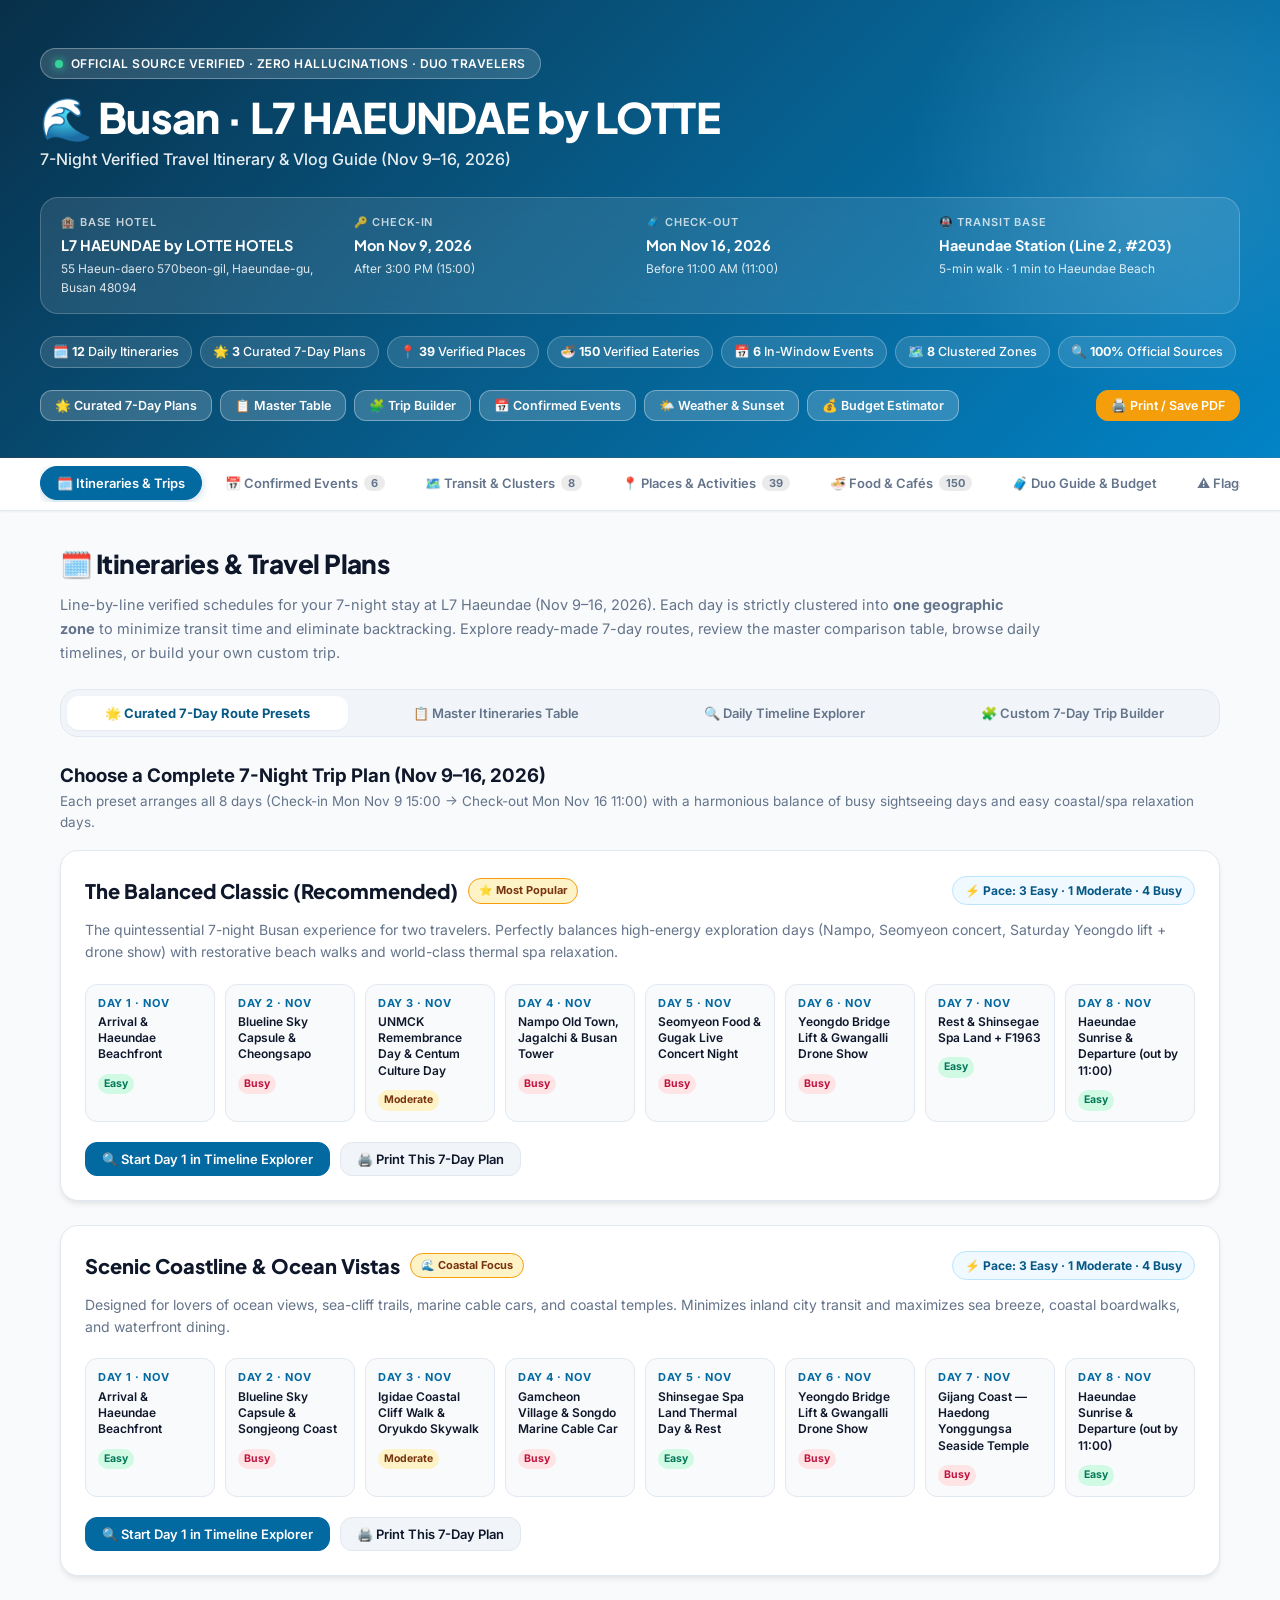
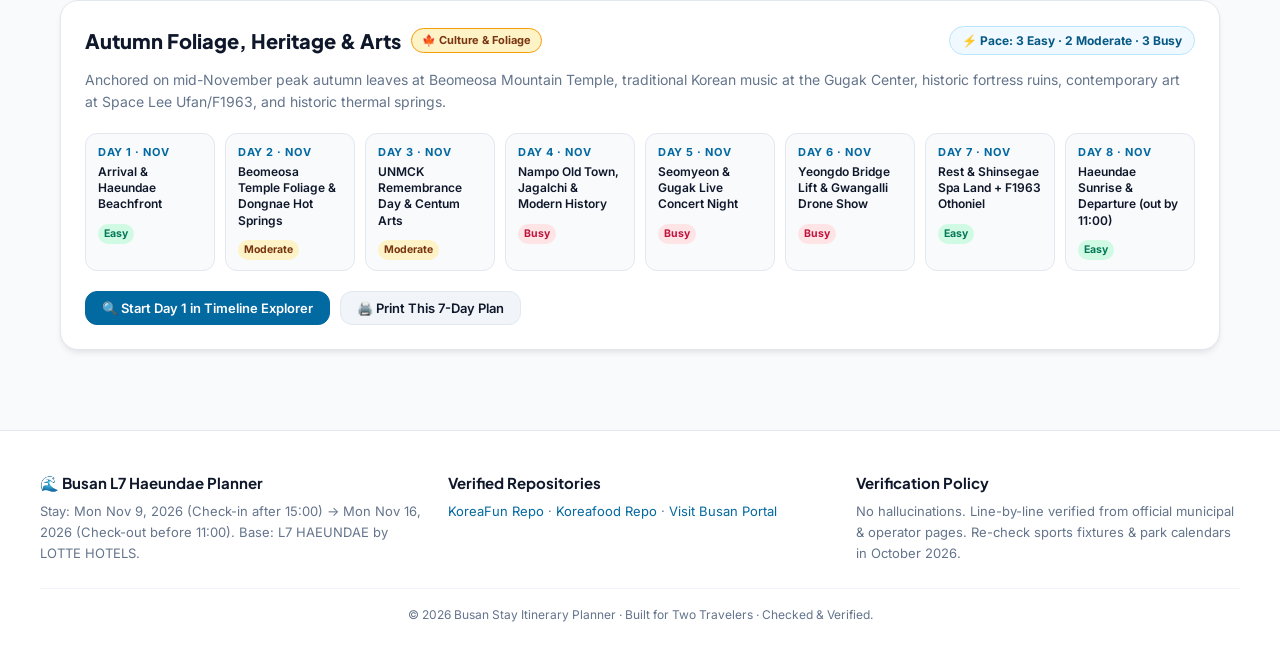
==== commit f18f5b65: "Fix blank-site data loading, verify claims, align names with sources - Root cause: data.json was loa" ====
--- a/index.html
+++ b/index.html
@@ -571,7 +571,3062 @@
   </div>
 </footer>
 
-<script src="data.json" type="application/json" id="site-data"></script>
+<script id="site-data" type="application/json">{
+  "stay": {
+    "hotel": "L7 HAEUNDAE by LOTTE HOTELS",
+    "address": "55 Haeun-daero 570beon-gil, Haeundae-gu, Busan 48094",
+    "checkin": "Mon Nov 9, 2026 (after 3:00 PM)",
+    "checkout": "Mon Nov 16, 2026 (before 11:00 AM)",
+    "location_notes": "1-min walk from Haeundae Beach; ~5-min walk to Haeundae Station (Busan Metro Line 2). Base for the Haeundae east-coast cluster.",
+    "sources": [
+      {
+        "label": "L7 HAEUNDAE by LOTTE HOTELS — official site",
+        "url": "https://www.lottehotel.com/haeundae-l7/en/"
+      },
+      {
+        "label": "Official room page (check-in/out, pool, restaurant)",
+        "url": "https://www.lottehotel.com/haeundae-l7/en/rooms/superior-twin.html"
+      },
+      {
+        "label": "Lotte Hotels official (prerendered mirror, address/contact)",
+        "url": "https://www.lottehotel.com/prerendered/haeundae-l7/en/index.html"
+      }
+    ]
+  },
+  "events": [
+    {
+      "id": "E1",
+      "name": "Turn Toward Busan (annual ceremony)",
+      "date": "Wed Nov 11, 2026",
+      "time": "11:00",
+      "venue": "UN Memorial Cemetery (UNMCK)",
+      "area": "Daeyeon / Nam-gu",
+      "price": "Free",
+      "status": "Annual ceremony; cemetery verified open 365 days (Oct–Apr 09:00–17:00). One-minute silence for UN Korean War dead.",
+      "sources": [
+        {
+          "label": "UNMCK official site (hours/free)",
+          "url": "https://www.unmck.or.kr/eng/main/"
+        },
+        {
+          "label": "Visit Busan UNMCK feature",
+          "url": "https://www.visitbusan.net/index.do?menuCd=DOM_000000301001001000&uc_seq=277&lang_cd=en"
+        }
+      ]
+    },
+    {
+      "id": "E2",
+      "name": "Culture Day — discounted cinema (₩10,000 / ₩8,000)",
+      "date": "Wed Nov 11, 2026",
+      "time": "Screenings starting 17:00–21:00",
+      "venue": "South Korean multiplexes (CGV / Lotte Cinema / Megabox) — national Culture Day policy",
+      "area": "Centum City",
+      "price": "2D ₩10,000 adult / ₩8,000 youth",
+      "status": "2nd & last Wednesday of the month (Nov 11 = 2nd Wed) for screenings starting 17:00–21:00: 2D ₩10,000 adult / ₩8,000 youth at multiplexes nationwide. Busan Cinema Center (Dureraum) keeps its own lower regular rates (~₩7,000) and its plaza + LED roof are free at night. ☎ Dureraum 051-780-6080.",
+      "sources": [
+        {
+          "label": "Busan Cinema Center official",
+          "url": "https://www.dureraum.org"
+        },
+        {
+          "label": "Culture Day twice-monthly rule — Chosun (2026-04-02)",
+          "url": "https://www.chosun.com/culture-life/culture_general/2026/04/02/XFEUUXICYZFWBG5WZ7Q4J2HOAQ/"
+        }
+      ]
+    },
+    {
+      "id": "E3",
+      "name": "Gugak: Korea in Sound (전통 레퍼토리-국악)",
+      "date": "Fri Nov 13, 2026",
+      "time": "19:30",
+      "venue": "Yeji-dang small theater, National Gugak Center Busan",
+      "area": "Busanjin-gu (Busan Citizens Park)",
+      "price": "₩10,000 all seats",
+      "status": "CONFIRMED on official calendar; series runs May 19 – Nov 14, 2026 (Nov 13–14 shows go on sale Oct 13, 2026 at 14:00). ☎ 051-811-0114.",
+      "sources": [
+        {
+          "label": "National Gugak Center Busan — performance detail (official)",
+          "url": "https://busan.gugak.go.kr/BG/contents/BG0101020000.do?prfmSn=6088&prfmDtSn=3&schM=view"
+        },
+        {
+          "label": "Center homepage — series dates",
+          "url": "https://busan.gugak.go.kr/"
+        }
+      ]
+    },
+    {
+      "id": "E4",
+      "name": "Gwangalli M Drone Light Show",
+      "date": "Sat Nov 14, 2026",
+      "time": "19:00 & 21:00 (winter schedule)",
+      "venue": "Gwangalli Beach",
+      "area": "Gwangalli / Suyeong-gu",
+      "price": "Free",
+      "status": "Every Saturday; ~12 min; 1,100+ drones; weather-dependent (wind/rain cancels). Winter (Oct–Feb) times 19:00 & 21:00.",
+      "sources": [
+        {
+          "label": "Official drone show site",
+          "url": "https://www.gwangallimdrone.co.kr/"
+        },
+        {
+          "label": "Suyeong-gu cultural listing (times)",
+          "url": "https://www.nculture.org/cul/localCultureDetail.do?targetId=2786391&contentType=G"
+        }
+      ]
+    },
+    {
+      "id": "E5",
+      "name": "Yeongdo Bridge lift",
+      "date": "Sat Nov 14, 2026",
+      "time": "14:00–14:15",
+      "venue": "Yeongdo Bridge (watch from Yurari Square, Nampo end)",
+      "area": "Nampo / Yeongdo",
+      "price": "Free",
+      "status": "Lifts SATURDAYS ONLY, 14:00 for 15 min. Korea's only bascule bridge. Cancelled in heavy rain/wind. Arrive 13:45.",
+      "sources": [
+        {
+          "label": "Busan City — The Seven Bridges of Busan (Saturday 14:00, 15 min)",
+          "url": "https://www.busan.go.kr/eng/the-seven-bridges-of-busan"
+        },
+        {
+          "label": "KTV — Saturday 14:00 lift report, 2024",
+          "url": "https://m.ktv.go.kr/content/view?content_id=705652"
+        }
+      ]
+    },
+    {
+      "id": "E6",
+      "name": "Jean-Michel Othoniel — In the Labyrinth of Love (2028 WDC Busan official partner exhibition)",
+      "date": "Aug 28 – Dec 31, 2026 (every day except Mondays)",
+      "time": "10:00–18:00, last entry 17:30",
+      "venue": "F1963 Sukcheon Hall & Moonlight Garden, 20 Gurak-ro 123beon-gil, Suyeong-gu",
+      "area": "Suyeong-gu (Gwangan / Namcheon side)",
+      "price": "₩10,000 adult / ₩8,000 youth (13–18) / ₩6,000 child (3–12)",
+      "status": "CONFIRMED on the Busan city events calendar and F1963's own current-upcoming page. ~100 works, first Korean solo show of this scale; Gold Lotus in the open garden is free to see. Book via f1963.org.",
+      "sources": [
+        {
+          "label": "F1963 official — exhibition page",
+          "url": "https://www.f1963.org/ko/?c=art&s=1&gbn=viewok&ix=496"
+        },
+        {
+          "label": "Busan city official events calendar",
+          "url": "https://www.busan.go.kr/eng/bsevents/1750485"
+        },
+        {
+          "label": "F1963 official — directions (Line 3 Mangmi + village bus 2)",
+          "url": "https://www.f1963.org/ko/?c=contact&s=3"
+        }
+      ]
+    }
+  ],
+  "events_out_of_window": [
+    {
+      "name": "Busan Fireworks Festival (21st)",
+      "date": "Sat Nov 7, 2026 — before check-in",
+      "source": "https://busanfireworks.com"
+    },
+    {
+      "name": "Busan Biennale 2026 'Dissident Chorus'",
+      "date": "Aug 29 – Nov 1, 2026 — ended",
+      "source": "https://busanbiennale.org"
+    },
+    {
+      "name": "Busan IPark vs Chungbuk Cheongju (K League 2)",
+      "date": "Sat Nov 21, 2026 — after checkout",
+      "source": "https://www.busanipark.com/match/match_schedule.php"
+    },
+    {
+      "name": "G-STAR 2026 at BEXCO",
+      "date": "Nov 19–22, 2026 — after checkout",
+      "source": "https://www.gstar.or.kr/eng/gstar/gstar_info.do"
+    },
+    {
+      "name": "Busan Concert Hall events",
+      "date": "Nov 6–8 before stay; next event Nov 25 — no in-window show",
+      "source": "https://classicbusan.busan.go.kr/Home/ko/Main"
+    },
+    {
+      "name": "Gwangbok-ro Winter Light Tree Festival",
+      "date": "Early December start — after stay",
+      "source": "https://www.visitbusan.net/schedule/view.do?boardId=BBS_0000009&menuCd=DOM_000000204019000000&dataSid=5014"
+    }
+  ],
+  "places": [
+    {
+      "id": "P1",
+      "name": "Haeundae Beach & Dongbaekseom",
+      "area": "Haeundae",
+      "walk": "0–15 min from hotel",
+      "hours": "Free, always open (shore & island paths)",
+      "price": "Free",
+      "status": "Verified place",
+      "sources": [
+        {
+          "label": "Visit Busan",
+          "url": "https://english.visitbusan.net"
+        },
+        {
+          "label": "Haeundae-gu",
+          "url": "https://www.haeundae.go.kr"
+        }
+      ]
+    },
+    {
+      "id": "P2",
+      "name": "Busan X the Sky (LCT Landmark Tower 100F)",
+      "area": "Haeundae",
+      "walk": "~10–15 min from hotel (Dalmaji-gil 30)",
+      "hours": "Daily 10:00–21:00 (last ticket 20:30)",
+      "price": "₩29,000 adult / ₩26,000 child (36mo–13) & senior 65+; under 36mo free",
+      "status": "VERIFIED live Aug 30, 2026 on operator page; 2-visit ₩34,000/₩31,000; birthday month 30% off",
+      "sources": [
+        {
+          "label": "Operator official — hours & fares",
+          "url": "https://www.busanxthesky.com/xthesky/xthesky.php"
+        }
+      ]
+    },
+    {
+      "id": "P3",
+      "name": "SEA LIFE Busan Aquarium",
+      "area": "Haeundae",
+      "walk": "~10 min from hotel",
+      "hours": "Mon–Fri 10:00–19:00 (last entry 18:00); Sat–Sun 10:00–20:00 (last entry 19:00)",
+      "price": "Ticketed (official site)",
+      "status": "VERIFIED live Aug 30, 2026",
+      "sources": [
+        {
+          "label": "Official opening hours",
+          "url": "https://www.visitsealife.com/busan/plan-your-visit/before-you-visit/opening-hours/"
+        },
+        {
+          "label": "Official site",
+          "url": "https://www.visitsealife.com/busan"
+        }
+      ]
+    },
+    {
+      "id": "P4",
+      "name": "Haeundae Blueline Park — Beach Train & Sky Capsule",
+      "area": "Haeundae east coast (Mipo–Cheongsapo–Songjeong)",
+      "walk": "Mipo station ~20 min walk from hotel or taxi",
+      "hours": "First Beach Train 09:00; first Sky Capsule 08:30; last runs shift by season",
+      "price": "Beach Train 1 ride ₩10,000 (Mipo/Songjeong) / ₩8,000 (Cheongsapo); 2 rides ₩14,000; all-station ₩16,000. Sky Capsule ₩50,000/₩55,000/₩60,000 per capsule (2/3/4 seat).",
+      "status": "VERIFIED live Aug 30, 2026 (fares match source). Book Sky Capsule ahead — sells out.",
+      "sources": [
+        {
+          "label": "Operator fare table",
+          "url": "https://www.bluelinepark.com/fare.do"
+        },
+        {
+          "label": "Fare change notice (May 2026)",
+          "url": "https://www.bluelinepark.com/noticeView.do?idx=1614"
+        }
+      ]
+    },
+    {
+      "id": "P5",
+      "name": "Cheongsapo harbor, twin lighthouses, Daritdol Observatory",
+      "area": "Haeundae east coast",
+      "walk": "Blueline Beach Train from Mipo",
+      "hours": "Free outdoor access during posted hours",
+      "price": "Free (train fare to reach)",
+      "status": "Verified place",
+      "sources": [
+        {
+          "label": "Visit Busan",
+          "url": "https://english.visitbusan.net"
+        },
+        {
+          "label": "Haeundae-gu",
+          "url": "https://www.haeundae.go.kr"
+        }
+      ]
+    },
+    {
+      "id": "P6",
+      "name": "Songjeong Beach",
+      "area": "Haeundae east coast",
+      "walk": "Beach Train terminus",
+      "hours": "Open (November = walk, not swim)",
+      "price": "Free",
+      "status": "Verified place",
+      "sources": [
+        {
+          "label": "Visit Busan",
+          "url": "https://english.visitbusan.net"
+        }
+      ]
+    },
+    {
+      "id": "P7",
+      "name": "Gwangalli Beach & Gwangan Bridge",
+      "area": "Gwangalli / Suyeong-gu",
+      "transit": "Metro Line 2 to Gwangan (~12 min from Haeundae)",
+      "hours": "Open; bridge lights nightly",
+      "price": "Free",
+      "status": "Verified place",
+      "sources": [
+        {
+          "label": "Visit Busan",
+          "url": "https://english.visitbusan.net"
+        },
+        {
+          "label": "Suyeong-gu",
+          "url": "https://www.suyeong.go.kr"
+        }
+      ]
+    },
+    {
+      "id": "P8",
+      "name": "Igidae Coastal Walk & Oryukdo Skywalk",
+      "area": "Nam-gu",
+      "transit": "Line 2 to Kyungsung Univ·Pukyong Univ + bus 24/27/131",
+      "hours": "Winter (Oct–May) 09:00–18:00, last admission 17:50; open daily incl. Mondays",
+      "price": "Free",
+      "status": "Verified; weather closures possible (call 051-607-6395)",
+      "sources": [
+        {
+          "label": "Nam-gu facilities corp (hours)",
+          "url": "https://bnfmc.or.kr/portal/contents.do?mId=0102010000"
+        },
+        {
+          "label": "Visit Busan",
+          "url": "https://www.visitbusan.net/index.do?menuCd=DOM_000000201001001000&uc_seq=49&lang_cd=ko"
+        }
+      ]
+    },
+    {
+      "id": "P9",
+      "name": "Shinsegae Centum City & Spa Land",
+      "area": "Centum City",
+      "transit": "Line 2 to Centum City (3 stops from Haeundae, ~8 min) or a ~25-min beach-side walk",
+      "hours": "Spa Land 08:00–23:00, last entry 22:00",
+      "price": "Spa Land ₩26,000 adult / ₩21,000 student (4-hour ticket; +₩5,000/hr after; elementary age and up)",
+      "status": "Verified operator page",
+      "sources": [
+        {
+          "label": "Shinsegae official (Spa Land)",
+          "url": "https://www.shinsegae.com/store/entertainment/centum-spaland.do?storeCd=SC00008"
+        }
+      ]
+    },
+    {
+      "id": "P10",
+      "name": "Busan Cinema Center (Dureraum)",
+      "area": "Centum City",
+      "transit": "Line 2 to Centum City; walk from BEXCO",
+      "hours": "Open daily; roof-theater outdoor screenings are summer-only (ended Sep 1, 2026). Plaza + LED ceiling free at night.",
+      "price": "Regular programming ~₩7,000 (₩5,000 youth/senior). The ₩10,000/₩8,000 Culture Day rate is a multiplex (CGV/Lotte/Megabox) rate, not Dureraum's.",
+      "status": "Verified venue",
+      "sources": [
+        {
+          "label": "Dureraum official",
+          "url": "https://www.dureraum.org"
+        },
+        {
+          "label": "Screening calendar",
+          "url": "http://mobile.dureraum.org/bccm/mcontents/caleMList.do?rbsIdx=27"
+        }
+      ]
+    },
+    {
+      "id": "P11",
+      "name": "Space Lee Ufan (Busan Museum of Art)",
+      "area": "Centum City",
+      "transit": "Line 2 to BEXCO/Centum City",
+      "hours": "Tue–Sun 10:00–18:00, last entry 17:30; closed Mondays",
+      "price": "Free during the main-building closure; the ₩3,000/₩2,000 pre-closure fee may return with the Sep 17, 2026 reopening",
+      "status": "VERIFIED live Aug 30, 2026. Main BMA building still closed for renovation (docent/parking suspended until Sep 16, 2026; reopening date TBA).",
+      "sources": [
+        {
+          "label": "Busan Museum of Art official",
+          "url": "https://art.busan.go.kr/index.nm"
+        }
+      ]
+    },
+    {
+      "id": "P12",
+      "name": "Yongdusan Park & Busan Tower",
+      "area": "Nampo",
+      "transit": "Line 1 Jungang (exit 1) or Nampo (exit 7)",
+      "hours": "Park 24h; tower 10:00–22:00, last ticket 21:30 (year-round, 051-601-1800)",
+      "price": "Tower ₩12,000 adult / ₩9,000 child & senior; under 3 free",
+      "status": "Verified operator (BISCO site intermittently down; figures cross-checked Visit Busan)",
+      "sources": [
+        {
+          "label": "Visit Busan listing",
+          "url": "https://www.visitbusan.net/index.do?menuCd=DOM_000000201001001000&uc_seq=368&lang_cd=ko"
+        }
+      ]
+    },
+    {
+      "id": "P13",
+      "name": "Jagalchi Market",
+      "area": "Nampo",
+      "transit": "Line 1 Jagalchi",
+      "hours": "05:00–22:00; closed 1st & 3rd Tuesdays (Nov 3 & 17 — both outside stay)",
+      "price": "Free entry; food priced per stall",
+      "status": "Verified market — OPEN for the entire stay",
+      "sources": [
+        {
+          "label": "KTO listing (hours/closure days)",
+          "url": "https://english.visitkorea.or.kr/svc/whereToGo/locIntrdn/rgnContentsView.do?vcontsId=69318"
+        }
+      ]
+    },
+    {
+      "id": "P14",
+      "name": "Gukje Market & Bupyeong Kkangtong Night Market",
+      "area": "Nampo",
+      "transit": "Walk from Jagalchi",
+      "hours": "Gukje stalls mostly 09:00–20:00, closed 1st & 3rd Sundays; Kkangtong night market 19:30–23:30 daily",
+      "price": "Free entry",
+      "status": "Verified markets",
+      "sources": [
+        {
+          "label": "Gukje Market official",
+          "url": "http://www.gukjemarket.co.kr"
+        },
+        {
+          "label": "Visit Busan",
+          "url": "https://english.visitbusan.net"
+        }
+      ]
+    },
+    {
+      "id": "P15",
+      "name": "Bosu-dong Book Alley",
+      "area": "Nampo",
+      "transit": "Walk from Gukje",
+      "hours": "Daytime",
+      "price": "Free",
+      "status": "Verified area",
+      "sources": [
+        {
+          "label": "Visit Busan",
+          "url": "https://english.visitbusan.net"
+        }
+      ]
+    },
+    {
+      "id": "P16",
+      "name": "Gamcheon Culture Village",
+      "area": "Saha-gu (above Nampo)",
+      "transit": "Line 1 Toseong + local bus/taxi ~10 min; or taxi from Nampo",
+      "hours": "Open daily; stamp-map from info center",
+      "price": "Free (stamp map paid)",
+      "status": "Verified place — residential, keep noise down",
+      "sources": [
+        {
+          "label": "Gamcheon official",
+          "url": "https://www.gamcheon.or.kr"
+        }
+      ]
+    },
+    {
+      "id": "P17",
+      "name": "Huinnyeoul Culture Village & Jeoryeong coastal walk",
+      "area": "Yeongdo",
+      "transit": "Bus from Nampo/Busan Station side",
+      "hours": "Open; storms close lower path",
+      "price": "Free",
+      "status": "Verified place",
+      "sources": [
+        {
+          "label": "Yeongdo-gu",
+          "url": "https://www.yeongdo.go.kr"
+        }
+      ]
+    },
+    {
+      "id": "P18",
+      "name": "Taejongdae Resort Park (Danubi train)",
+      "area": "Yeongdo",
+      "transit": "Bus from Nampo (~30–40 min)",
+      "hours": "Danubi train CLOSED Mondays; winter ticketing 09:00–17:30, runs 09:20–17:30",
+      "price": "Park free; Danubi ₩4,000 adult round trip",
+      "status": "Verified operator (BISCO site intermittently down)",
+      "sources": [
+        {
+          "label": "BISCO Danubi info",
+          "url": "https://www.bisco.or.kr/taejongdae/sub/sub02/sub02_4/"
+        }
+      ]
+    },
+    {
+      "id": "P19",
+      "name": "Samjin Eomuk Main Store (fish cake)",
+      "area": "Yeongdo",
+      "transit": "Bus across Yeongdo Bridge",
+      "hours": "Daily 09:00–19:00",
+      "price": "Free entry; snacks paid",
+      "status": "Verified operator (since 1953)",
+      "sources": [
+        {
+          "label": "Visit Busan",
+          "url": "https://visitbusan.net/index.do?lang_cd=en&menuCd=DOM_000000301002001000&uc_seq=231&lang_cd=ko"
+        },
+        {
+          "label": "Samjin Food",
+          "url": "https://www.samjinfood.com"
+        }
+      ]
+    },
+    {
+      "id": "P20",
+      "name": "UN Memorial Cemetery (UNMCK)",
+      "area": "Daeyeon / Nam-gu",
+      "transit": "Line 2 Daeyeon + walk/bus",
+      "hours": "Open 365 days; Oct–Apr 09:00–17:00",
+      "price": "Free",
+      "status": "VERIFIED live Aug 30, 2026. World's only UN cemetery; Wall of Remembrance; site of Nov 11 Turn Toward Busan.",
+      "sources": [
+        {
+          "label": "UNMCK official",
+          "url": "https://www.unmck.or.kr/eng/main/"
+        }
+      ]
+    },
+    {
+      "id": "P21",
+      "name": "Busan Museum",
+      "area": "Daeyeon / Nam-gu (next to UNMCK)",
+      "transit": "Line 2 Daeyeon",
+      "hours": "Tue–Sun 09:00–18:00 (last entry 17:00); closed Mondays & Jan 1",
+      "price": "Free",
+      "status": "Verified city museum",
+      "sources": [
+        {
+          "label": "Busan Museum official",
+          "url": "https://museum.busan.go.kr"
+        }
+      ]
+    },
+    {
+      "id": "P22",
+      "name": "Beomeosa Temple",
+      "area": "Geumjeong-gu (north Busan)",
+      "transit": "Line 1 Beomeosa + bus/walk",
+      "hours": "Grounds open daily; foliage peaks mid-November",
+      "price": "Free grounds",
+      "status": "Verified temple — use beomeo.kr (official)",
+      "sources": [
+        {
+          "label": "Beomeosa official",
+          "url": "https://www.beomeo.kr"
+        }
+      ]
+    },
+    {
+      "id": "P23",
+      "name": "Dongnae hot springs (Heosimcheong)",
+      "area": "Dongnae",
+      "transit": "Line 1/4 Oncheonjang area",
+      "hours": "Operator-controlled",
+      "price": "Ticketed bathhouse",
+      "status": "Verified operator",
+      "sources": [
+        {
+          "label": "Hotel Nongshim official",
+          "url": "https://www.hotelnongshim.com"
+        }
+      ]
+    },
+    {
+      "id": "P24",
+      "name": "Dongnae-eupseong & Chungnyeolsa",
+      "area": "Dongnae",
+      "transit": "Line 1 Dongnae/Myeongnyun area",
+      "hours": "Daytime",
+      "price": "Free",
+      "status": "Verified heritage",
+      "sources": [
+        {
+          "label": "Dongnae-gu",
+          "url": "https://www.dongnae.go.kr"
+        }
+      ]
+    },
+    {
+      "id": "P25",
+      "name": "National Gugak Center Busan + Gugak Experience Hall",
+      "area": "Busanjin-gu (Busan Citizens Park)",
+      "transit": "Line 1 Yangjeong exit 5 + bus 179/63; or walk from Beomnaegol",
+      "hours": "Experience Hall Mon–Sat 09:00–21:00, closed Sun",
+      "price": "Performance ₩10,000 (Nov 13 19:30); hall free",
+      "status": "VERIFIED live Aug 30, 2026 — Korea in Sound runs to Nov 14",
+      "sources": [
+        {
+          "label": "Gugak Center official",
+          "url": "https://busan.gugak.go.kr/"
+        },
+        {
+          "label": "Visit Busan listing",
+          "url": "https://www.visitbusan.net/index.do?menuCd=DOM_000000201001001000&uc_seq=2067&lang_cd=ko"
+        }
+      ]
+    },
+    {
+      "id": "P26",
+      "name": "Busan Citizens Park",
+      "area": "Busanjin-gu",
+      "transit": "Walk from Seomyeon/Beomnaegol",
+      "hours": "Park hours",
+      "price": "Free",
+      "status": "Verified park (former Camp Hialeah)",
+      "sources": [
+        {
+          "label": "Citizen Park official",
+          "url": "http://www.citizenpark.or.kr"
+        }
+      ]
+    },
+    {
+      "id": "P27",
+      "name": "Jeonpo Café Street",
+      "area": "Busanjin-gu (Seomyeon edge)",
+      "transit": "Line 2 Jeonpo",
+      "hours": "Café hours vary (e.g., Casa De Lux 11:10–20:00)",
+      "price": "Free entry",
+      "status": "Verified area",
+      "sources": [
+        {
+          "label": "Visit Busan",
+          "url": "https://english.visitbusan.net"
+        }
+      ]
+    },
+    {
+      "id": "P28",
+      "name": "Haedong Yonggungsa Temple",
+      "area": "Gijang coast",
+      "transit": "Taxi/bus ~40 min from Haeundae",
+      "hours": "Open daily 04:30–19:20 (last entry ~18:50); go early",
+      "price": "Free grounds (paid parking)",
+      "status": "Verified temple",
+      "sources": [
+        {
+          "label": "Visit Korea listing",
+          "url": "https://korean.visitkorea.or.kr"
+        }
+      ]
+    },
+    {
+      "id": "P29",
+      "name": "Lotte World Adventure Busan",
+      "area": "Gijang / Osiria",
+      "transit": "Taxi/bus ~40 min from Haeundae",
+      "hours": "Date-specific; check park-schedule calendar (today's hours 10:00–21:00)",
+      "price": "Ticketed",
+      "status": "Verified operator — ⚠️ November hours date-specific, confirm before going",
+      "sources": [
+        {
+          "label": "Official park site",
+          "url": "https://adventurebusan.lotteworld.com/"
+        }
+      ]
+    },
+    {
+      "id": "P30",
+      "name": "Ahopsan Forest",
+      "area": "Gijang",
+      "transit": "Taxi/bus ~40–50 min",
+      "hours": "Closed Mondays; last entry before closing",
+      "price": "Ticketed",
+      "status": "Verified operator",
+      "sources": [
+        {
+          "label": "Ahopsan official",
+          "url": "http://www.ahopsan.com"
+        }
+      ]
+    },
+    {
+      "id": "P31",
+      "name": "Busan National Science Museum (Sciport)",
+      "area": "Gijang / Osiria",
+      "transit": "Taxi/bus ~40 min",
+      "hours": "Closed Mondays",
+      "price": "Ticketed",
+      "status": "Verified national museum",
+      "sources": [
+        {
+          "label": "Sciport official",
+          "url": "https://www.sciport.or.kr"
+        }
+      ]
+    },
+    {
+      "id": "P32",
+      "name": "Nakdong Estuary Eco Center / Eulsukdo",
+      "area": "Saha-gu (west)",
+      "transit": "Long ride (~1 hr)",
+      "hours": "Eco center hours; wetland open",
+      "price": "Free",
+      "status": "November = peak migratory bird season; ⚠️ MoCA de-install closure possible after Biennale (ended Nov 1) — check notice board",
+      "sources": [
+        {
+          "label": "Wetland official",
+          "url": "https://wetland.busan.go.kr"
+        },
+        {
+          "label": "MoCA notice board",
+          "url": "https://www.busan.go.kr/moca_en/newsEvent0101"
+        }
+      ]
+    },
+    {
+      "id": "P33",
+      "name": "F1963 cultural complex",
+      "area": "Suyeong-gu (Gwangan / Millak)",
+      "transit": "Line 3 Mangmi Station (Exit 4) + Suyeong-gu village bus 2 to 'Sanjeong Apartment' (official F1963 directions); from Centum City: Line 2 to Suyeong (2 stops), transfer to Line 3, Mangmi (1 stop). Taxi ~10 min from Centum City.",
+      "hours": "Complex open daily; most indoor stores/venues closed Mondays. Othoniel exhibition (Sukcheon Hall + Moonlight Garden): 10:00–18:00, last entry 17:30, closed Mondays, 28 Aug–31 Dec 2026.",
+      "price": "Free entry; Othoniel ₩10,000 adult / ₩8,000 youth / ₩6,000 child",
+      "status": "Verified complex",
+      "sources": [
+        {
+          "label": "F1963 official — Othoniel exhibition detail",
+          "url": "https://www.f1963.org/ko/?c=art&s=1&gbn=viewok&ix=496"
+        },
+        {
+          "label": "Busan city events calendar (exhibition listing)",
+          "url": "https://www.busan.go.kr/eng/bsevents/1750485"
+        },
+        {
+          "label": "F1963 official — directions (Line 3 Mangmi + village bus 2)",
+          "url": "https://www.f1963.org/ko/?c=contact&s=3"
+        }
+      ]
+    },
+    {
+      "id": "P34",
+      "name": "Busan City Tour Bus",
+      "area": "City-wide",
+      "transit": "Stops incl. Haeundae",
+      "hours": "Winter routes — check timetable",
+      "price": "Ticketed",
+      "status": "Verified operator",
+      "sources": [
+        {
+          "label": "City Tour Bus official",
+          "url": "https://www.citytourbusan.com"
+        }
+      ]
+    },
+    {
+      "id": "P35",
+      "name": "Songdo Marine Cable Car & Skywalk",
+      "area": "Seo-gu (west)",
+      "transit": "Line 1 Toseong + bus/taxi",
+      "hours": "Operator-controlled; weather can stop cable car",
+      "price": "Air Cruise ₩19,000 adult RT (Crystal ₩24,000)",
+      "status": "Verified operators",
+      "sources": [
+        {
+          "label": "Busan Air Cruise official",
+          "url": "http://busanaircruise.co.kr"
+        }
+      ]
+    },
+    {
+      "id": "P36",
+      "name": "Dadaepo Beach",
+      "area": "Saha-gu (far west)",
+      "transit": "Long ride",
+      "hours": "Open; Dream Fountain usually OFF in November",
+      "price": "Free",
+      "status": "Verified place — sunset, not fountain, in Nov",
+      "sources": [
+        {
+          "label": "Saha-gu",
+          "url": "https://www.saha.go.kr"
+        }
+      ]
+    },
+    {
+      "id": "P37",
+      "name": "Busan Modern History Museum / Provisional Capital Memorial Hall",
+      "area": "Nampo",
+      "transit": "Walk from Jagalchi",
+      "hours": "Free; closed Mondays",
+      "price": "Free",
+      "status": "Verified museums",
+      "sources": [
+        {
+          "label": "Busan MCH official",
+          "url": "https://www.busan.go.kr/mch"
+        },
+        {
+          "label": "Provisional capital hall",
+          "url": "https://www.busan.go.kr/mtcapital"
+        }
+      ]
+    },
+    {
+      "id": "P38",
+      "name": "Korea National Maritime Museum",
+      "area": "Yeongdo",
+      "transit": "Bus from Nampo",
+      "hours": "Free; closed Mondays",
+      "price": "Free",
+      "status": "Verified national museum",
+      "sources": [
+        {
+          "label": "KNMM official",
+          "url": "https://www.knmm.or.kr"
+        }
+      ]
+    },
+    {
+      "id": "P39",
+      "name": "Choryang Ibagu-gil & 168 Stairs monorail",
+      "area": "Dong-gu (Busan Station)",
+      "transit": "Line 1 Busan Station",
+      "hours": "Open; monorail free public lift",
+      "price": "Free",
+      "status": "Verified walk",
+      "sources": [
+        {
+          "label": "Dong-gu",
+          "url": "https://www.bsdonggu.go.kr"
+        }
+      ]
+    }
+  ],
+  "sports": [
+    {
+      "league": "K League 2 — Busan IPark",
+      "status": "No home match during Nov 9–16 (verified on club schedule: away at Cheonan Nov 8; home vs Chungbuk Cheongju Nov 21 — after checkout)",
+      "source": "https://www.busanipark.com/match/match_schedule.php"
+    },
+    {
+      "league": "V-League — OK Savings Bank Eutman",
+      "status": "2026–27 season opens Oct 31, 2026; fixtures published Aug 18, 2026. November home dates at Gangseo exist but are on a JS-rendered schedule — RE-CHECK kovo.co.kr in October. Venue is 50–70 min from Haeundae by metro (Line 3, Sports Park).",
+      "source": "https://www.kovo.co.kr"
+    },
+    {
+      "league": "KBL — Busan KCC Egis (Sajik)",
+      "status": "2026–27 schedule published Aug 10, 2026; exact Nov 9–16 home dates not statically retrievable — RE-CHECK kbl.or.kr in October. KBL pauses for FIBA window Nov 23–Dec 1.",
+      "source": "https://www.kbl.or.kr"
+    },
+    {
+      "league": "WKBL — BNK Sum (Sajik)",
+      "status": "Check wkbl.or.kr in October for November home dates.",
+      "source": "https://www.wkbl.or.kr"
+    }
+  ],
+  "flags": [
+    "KOVO (volleyball) and KBL/WKBL (basketball) November home dates could not be fetched statically — their sites are JavaScript-rendered (KOVO schedule URL returns HTTP 500; KBL returns 'page not found' without JS). Re-check kovo.co.kr / kbl.or.kr / wkbl.or.kr in October 2026 before booking.",
+    "Busan Museum of Art (BMA): main building closed Dec 18, 2023 – Sep 16, 2026 for renovation; reopening announced for Sep 17, 2026 (CEN News, Aug 26, 2026) with 4 opening exhibitions (Future Museology, '1945-1953', 'All the Museums of Yesterday'). Space Lee Ufan open Tue–Sun 10:00–18:00. It was free while the main building was closed — admission rules may change with the reopening; check art.busan.go.kr before the trip.",
+    "Busan MoCA (Eulsukdo): official site returned HTTP 500 on Aug 30, 2026; possible de-installation closure after Biennale (ended Nov 1). Check the notice board before the long ride out.",
+    "Lotte World Adventure Busan: November hours are date-specific — today's official page shows 10:00–21:00; check the park-schedule calendar (adventurebusan.lotteworld.com) the day before. Also in the same Osiria cluster: Ahopsan Forest and Busan National Science Museum (both closed Mondays — fine for Sun Nov 15).",
+    "Gwangalli M Drone Light Show is weather-dependent (cancelled for wind/rain/poor visibility). Nov 7 (fireworks night) has special programming; Nov 14 is a normal Saturday show.",
+    "'Turn Toward Busan' is an annual Nov 11 11:00 ceremony at UNMCK — the cemetery itself is verified open 365 days; confirm the ceremony timing via Visit Busan closer to the date.",
+    "Culture Day cinema discount (₩10,000/₩8,000) applies to screenings STARTING 17:00–21:00 on the 2nd and last Wednesday — check the actual screening time before booking.",
+    "Blueline Sky Capsule sells out — book online ahead (free cancellation 3 days out; 50% charge on the day).",
+    "Jagalchi Market closed days (1st & 3rd Tuesdays) fall on Nov 3 & Nov 17 in 2026 — both outside the stay; the market is open for the entire visit.",
+    "Several restaurants were removed from the source food guide because two official pages disagreed on hours (e.g., Shinbalwon, Nagahama Mangetsu, Haeundae Ilpum Hanwoo, Mori, LAB XXIV). If you go anyway, check hours on Naver Map the morning of.",
+    "Prices/hours above were verified Aug 17–30, 2026 from official pages; re-confirm closer to travel as they can change.",
+    "Weather risk in November: Igidae/Oryukdo, drone show, Yeongdo Bridge lift and the Songdo cable car can close/cancel in wind or rain.",
+    "Check-out time discrepancy: the official L7 page lists 12:00 check-out (11:00 Jul–Aug), but OTA listings (booking/trip.com) say before 11:00. This plan keeps the requested before-11:00 checkout — arrive ahead of 11:00 either way.",
+    "F1963 Othoniel exhibition is closed every Monday and last entry is 17:30 — it is a late-afternoon stop, not an evening one; the free garden installation (Gold Lotus) can be seen outside closing hours."
+  ],
+  "food": [
+    {
+      "name": "Gukje Milmyeon Main Branch (국제밀면 본점)",
+      "area": "23-6 Jungang-daero 1235beon-gil, Yeonje-gu",
+      "hours": "Daily 10:00–20:00. Closed on public holidays.",
+      "source": "https://visitbusan.net/index.do?lang_cd=en&menuCd=DOM_000000301002001000&uc_seq=95",
+      "category": "Milmyeon & Noodles"
+    },
+    {
+      "name": "Halmae Gaya Milmyeon (할매가야밀면)",
+      "area": "56-14 Gwangbok-ro, Jung-gu",
+      "hours": "Daily 10:30–21:30. Open year-round.",
+      "source": "https://www.visitbusan.net/index.do?menuCd=DOM_000000201002001000&uc_seq=102&lang_cd=ko",
+      "category": "Milmyeon & Noodles"
+    },
+    {
+      "name": "Seo-myeon Gaegeum Milmyeon (서면개금밀면)",
+      "area": "39 Seomyeon-ro 68beon-gil, Busanjin-gu",
+      "hours": "Summer 09:00–22:00 / Winter 09:30–21:00",
+      "source": "https://english.visitkorea.or.kr/svc/contents/contentsView.do?vcontsId=53836",
+      "category": "Milmyeon & Noodles"
+    },
+    {
+      "name": "Gijang Sonkalguksu (기장손칼국수)",
+      "area": "56 Seomyeon-ro, Busanjin-gu",
+      "hours": "Daily 09:00–21:00",
+      "source": "https://english.visitkorea.or.kr/svc/contents/contentsView.do?vcontsId=54208",
+      "category": "Milmyeon & Noodles"
+    },
+    {
+      "name": "Dongnae Milmyeon (동래밀면)",
+      "area": "47 Myeongnyun-ro, Dongnae-gu",
+      "hours": "Daily 10:00–24:00",
+      "source": "https://visitbusan.net/en/index.do?menuCd=DOM_000000302003001000&uc_seq=2205&lang_cd=en",
+      "category": "Milmyeon & Noodles"
+    },
+    {
+      "name": "Daeyeon Milmyeon (대연밀면)",
+      "area": "1F, 55 Cheonjedeung-ro, Nam-gu",
+      "hours": "11:00–17:00 (last order 16:50). Closed Tuesdays.",
+      "source": "https://visitbusan.net/en/index.do?menuCd=DOM_000000301002001000&uc_seq=1510&lang_cd=en",
+      "category": "Milmyeon & Noodles"
+    },
+    {
+      "name": "Samseong Milmyeon (삼성밀면)",
+      "area": "47 World Cup-daero 449beon-gil, Busanjin-gu",
+      "hours": "10:30–18:00. Closed Tuesdays.",
+      "source": "https://visitbusan.net/en/index.do?menuCd=DOM_000000301002001000&uc_seq=1507&lang_cd=en",
+      "category": "Milmyeon & Noodles"
+    },
+    {
+      "name": "Gaya Halmae Milmyeon (가야할매밀면)",
+      "area": "32 World Cup-daero 145beon-gil, Yeonje-gu",
+      "hours": "11:00–20:00. Open 365 days.",
+      "source": "https://visitbusan.net/en/index.do?menuCd=DOM_000000301002001000&uc_seq=94&lang_cd=en",
+      "category": "Milmyeon & Noodles"
+    },
+    {
+      "name": "Ilmi Milmyeon (일미밀면)",
+      "area": "3 Daecheong-ro 99beon-gil, Jung-gu",
+      "hours": "Mon–Sat 11:00–19:00. Closed Sundays.",
+      "source": "https://visitbusan.net/en/index.do?menuCd=DOM_000000302003001000&uc_seq=2285&lang_cd=en",
+      "category": "Milmyeon & Noodles"
+    },
+    {
+      "name": "Yangpyeong Kalguksu (양평칼국수)",
+      "area": "680-1 Da-daero, Saha-gu",
+      "hours": "Mon–Fri 11:00–20:00 (break 15:30–17:00, last order 19:30). Sat 11:00–15:30 (last order 15:00). Closed Sundays.",
+      "source": "https://visitbusan.net/index.do?lang_cd=en&menuCd=DOM_000000301002001000&uc_seq=1117",
+      "category": "Milmyeon & Noodles"
+    },
+    {
+      "name": "Danggam Milmyeon (당감밀면)",
+      "area": "5 Danggam-ro, Samik Apt. arcade B-dong 1F, Busanjin-gu",
+      "hours": "11:00–20:00 (last order 19:30)",
+      "source": "https://visitbusan.net/index.do?lang_cd=ko&menuCd=DOM_000000201002001000&uc_seq=1108",
+      "category": "Milmyeon & Noodles"
+    },
+    {
+      "name": "Haeundae Gaya Milmyeon (해운대 가야밀면)",
+      "area": "27 Jwadongsunhwan-ro, Haeundae-gu",
+      "hours": "10:00–20:50. No closing day.",
+      "source": "https://english.visitkorea.or.kr/svc/whereToGo/locIntrdn/rgnContentsView.do?vcontsId=187036",
+      "category": "Milmyeon & Noodles"
+    },
+    {
+      "name": "1969 Buwondong Kalguksu Busan Main Branch (1969부원동칼국수 부산본점)",
+      "area": "1F, 3 Gudeok-ro 22beon-gil, Jung-gu",
+      "hours": "11:00–19:30. Open every day (sells out early — Visit Busan says around 18:00).",
+      "source": "https://visitbusan.net/index.do?lang_cd=en&menuCd=DOM_000000301002001000&uc_seq=2345",
+      "category": "Milmyeon & Noodles"
+    },
+    {
+      "name": "100.1.pyeongnaeng (백일평냉)",
+      "area": "1F, 29 Namcheonbada-ro 10beon-gil, Suyeong-gu",
+      "hours": "11:30–15:30 / 17:00–19:00. Open every day.",
+      "source": "https://www.visitbusan.net/index.do?menuCd=DOM_000000301002001000&uc_seq=2359&lang_cd=en",
+      "category": "Milmyeon & Noodles"
+    },
+    {
+      "name": "Halmaejip Hoeguksu (할매집회국수)",
+      "area": "25-3 Nampo-gil, Jung-gu",
+      "hours": "10:30–19:00. Closed the 2nd and 4th Tuesday of the month.",
+      "source": "https://visitbusan.net/index.do?lang_cd=en&menuCd=DOM_000000301002001000&uc_seq=1531",
+      "category": "Milmyeon & Noodles"
+    },
+    {
+      "name": "Myeonchaeum (면채움)",
+      "area": "11 Geumjeong-ro 231beon-gil, Geumjeong-gu",
+      "hours": "10:30–21:00 (last order 20:40). Open 365 days.",
+      "source": "https://visitbusan.net/index.do?lang_cd=en&menuCd=DOM_000000301002001000&uc_seq=1509",
+      "category": "Milmyeon & Noodles"
+    },
+    {
+      "name": "Busak Yakkong Milmyeon (부산약콩밀면)",
+      "area": "1F, 80 Dongmyeong-ro 145beon-gil, Nam-gu",
+      "hours": "11:00–15:30 / 17:00–19:30. Closed Mondays.",
+      "source": "https://visitbusan.net/index.do?lang_cd=en&menuCd=DOM_000000301002001000&uc_seq=1508",
+      "category": "Milmyeon & Noodles"
+    },
+    {
+      "name": "Ha Gi-yeon Jinju Naengmyeon (하기연진주냉면)",
+      "area": "34 Goejeong-ro, Saha-gu",
+      "hours": "10:30–19:30 (last order 19:00). Closed Sundays.",
+      "source": "https://visitbusan.net/index.do?lang_cd=en&menuCd=DOM_000000301002001000&uc_seq=1524",
+      "category": "Milmyeon & Noodles"
+    },
+    {
+      "name": "Haemul Wangchang Kalguksu (해물왕창칼국수)",
+      "area": "316 Sasang-ro, Sasang-gu",
+      "hours": "11:00–21:00. Closed Mondays and public holidays.",
+      "source": "https://visitbusan.net/index.do?lang_cd=en&menuCd=DOM_000000301002001000&uc_seq=1518",
+      "category": "Milmyeon & Noodles"
+    },
+    {
+      "name": "Jungang Momil (중앙모밀)",
+      "area": "9-1 Jungang-daero 49beon-gil, Jung-gu",
+      "hours": "11:00–19:30. Closed Wednesdays.",
+      "source": "https://visitbusan.net/index.do?lang_cd=en&menuCd=DOM_000000301002001000&uc_seq=1503",
+      "category": "Milmyeon & Noodles"
+    },
+    {
+      "name": "Lee Family's Kalguksu (이가네 칼국수)",
+      "area": "27 Gwangjang-ro, Sasang-gu",
+      "hours": "11:00–21:00. Closed public holidays.",
+      "source": "https://visitbusan.net/index.do?lang_cd=en&menuCd=DOM_000000301002001000&uc_seq=1526",
+      "category": "Milmyeon & Noodles"
+    },
+    {
+      "name": "Yasumaru (야스마루)",
+      "area": "24 Jungang-daero 756beon-gil, Busanjin-gu",
+      "hours": "12:00–14:50 / 17:30–21:00. Closed Sundays and the 2nd and 4th Mondays.",
+      "source": "https://visitbusan.net/index.do?lang_cd=en&menuCd=DOM_000000301002001000&uc_seq=1502",
+      "category": "Milmyeon & Noodles"
+    },
+    {
+      "name": "Daom (다옴)",
+      "area": "5F, Samjeong Tower, 672 Jungang-daero, Busanjin-gu",
+      "hours": "Mon–Thu & Sun 11:00–22:00 (last order 21:00) / Fri–Sat 11:00–22:30 (last order 21:30). Open 365 days.",
+      "source": "https://visitbusan.net/index.do?lang_cd=en&menuCd=DOM_000000301002001000&uc_seq=1107",
+      "category": "Milmyeon & Noodles"
+    },
+    {
+      "name": "Myeonok Hyangcheon",
+      "area": "U-dong, Haeundae-gu",
+      "hours": "11:00–15:30. Closed Sundays.",
+      "source": "https://www.visitbusan.net/en/index.do?menuCd=DOM_000000302003001000&uc_seq=1841",
+      "category": "Milmyeon & Noodles"
+    },
+    {
+      "name": "Gaegeum Milmyeon",
+      "area": "Gaegeum, Busanjin-gu",
+      "hours": "11:00–19:40. Closed Lunar New Year's Day and Chuseok.",
+      "source": "https://www.visitbusan.net/en/index.do?menuCd=DOM_000000301002002000",
+      "category": "Milmyeon & Noodles"
+    },
+    {
+      "name": "Budamyeonok",
+      "area": "Jung-dong, Haeundae-gu",
+      "hours": "11:00–20:00 (last order 19:30). Closed Mondays.",
+      "source": "https://www.visitbusan.net/en/index.do?menuCd=DOM_000000301002002000",
+      "category": "Milmyeon & Noodles"
+    },
+    {
+      "name": "Hamheung Bossam Four Seasons Naengmyeon (함흥보쌈사계절냉면)",
+      "area": "42 Namhang-ro, Yeongdo-gu",
+      "hours": "Mon, Tue & Thu–Sun 10:50–20:00 (break 15:20–16:00; last order 19:30). Closed Wednesdays.",
+      "source": "https://visitbusan.net/index.do?lang_cd=ko&menuCd=DOM_000000201002001000&uc_seq=1136",
+      "category": "Milmyeon & Noodles"
+    },
+    {
+      "name": "Hwaguk Banjeom (화국반점)",
+      "area": "3 Baeksan-gil, Jung-gu",
+      "hours": "11:30–15:30 / 17:00–21:30. Closed the 1st & 3rd Monday of each month.",
+      "source": "https://www.visitbusan.net/index.do?menuCd=DOM_000000201002001000&uc_seq=1227&lang_cd=ko",
+      "category": "Korean-Chinese & Dumplings"
+    },
+    {
+      "name": "Banpin (반핀)",
+      "area": "9 Dongcheon-ro 108beon-gil, Busanjin-gu",
+      "hours": "Weekdays 11:30–16:00 / 17:00–21:00. Weekends 11:15–16:00 / 17:00–21:00. (Page prints last order 15:00 — that sits inside the lunch window; confirm last order on the day.) Open all year.",
+      "source": "https://visitbusan.net/index.do?lang_cd=en&menuCd=DOM_000000301002001000&uc_seq=1482",
+      "category": "Korean-Chinese & Dumplings"
+    },
+    {
+      "name": "Hongseongbang (홍성방)",
+      "area": "16 Jungang-daero 179beon-gil, Dong-gu",
+      "hours": "11:00–15:00 / 17:00–21:30. Closed on public holidays.",
+      "source": "https://www.visitbusan.net/en/index.do?menuCd=DOM_000000301002001000&uc_seq=1262&lang_cd=en",
+      "category": "Korean-Chinese & Dumplings"
+    },
+    {
+      "name": "Jang Seong Hyang (장성향)",
+      "area": "29 Daeyeong-ro 243beon-gil, Dong-gu",
+      "hours": "11:30–22:00. Closed Seollal & Chuseok holidays.",
+      "source": "https://english.visitkorea.or.kr/svc/contents/contentsView.do?vcontsId=81181",
+      "category": "Korean-Chinese & Dumplings"
+    },
+    {
+      "name": "Donghwa Banjeom",
+      "area": "Bosu-dong, Jung-gu",
+      "hours": "11:30–15:00 / 17:00–21:00. Closed Tuesdays.",
+      "source": "https://www.visitbusan.net/en/index.do?menuCd=DOM_000000302003001000&uc_seq=1839",
+      "category": "Korean-Chinese & Dumplings"
+    },
+    {
+      "name": "Nampung",
+      "area": "Haeundae-gu",
+      "hours": "12:00–14:30 / 18:00–21:30; Sat & Sun 12:00–15:00 / 18:00–22:00. Open all year.",
+      "source": "https://www.visitbusan.net/en/index.do?menuCd=DOM_000000301002002000",
+      "category": "Korean-Chinese & Dumplings"
+    },
+    {
+      "name": "Sinheunggwan",
+      "area": "31-1 Jungdong 1-ro, Haeundae-gu",
+      "hours": "11:30–21:00. Closed every Monday.",
+      "source": "https://visitbusan.net/index.do?lang_cd=en&menuCd=DOM_000000301002002001&uc_seq=1619",
+      "category": "Korean-Chinese & Dumplings"
+    },
+    {
+      "name": "Beijing Bicycle (북경의 자전거)",
+      "area": "14 Yongdang-ro 5beon-gil, Buk-gu",
+      "hours": "11:30–22:30 (last order 21:30). Open 365 days.",
+      "source": "https://visitbusan.net/index.do?lang_cd=en&menuCd=DOM_000000301002001000&uc_seq=949",
+      "category": "Korean-Chinese & Dumplings"
+    },
+    {
+      "name": "Haeundae Amso Galbijip (해운대암소갈비집)",
+      "area": "32-10 Jungdong 2-ro 10beon-gil, Haeundae-gu",
+      "hours": "11:30–22:00. Weekend break 15:15–16:30.",
+      "source": "https://english.visitkorea.or.kr/svc/contents/contentsView.do?vcontsId=73814",
+      "category": "Grilled Meat & Jokbal"
+    },
+    {
+      "name": "Geodae Galbi (거대갈비)",
+      "area": "22 Dalmaji-gil, Haeundae-gu",
+      "hours": "11:30–15:00 / 17:00–22:00. Open 365 days.",
+      "source": "https://visitbusan.net/index.do?lang_cd=en&menuCd=DOM_000000301002001000&uc_seq=141",
+      "category": "Grilled Meat & Jokbal"
+    },
+    {
+      "name": "88 Dwaeji Galbi (88돼지갈비)",
+      "area": "101-1 Gogwan-ro, Dong-gu",
+      "hours": "12:00–22:30. Open 365 days.",
+      "source": "https://visitbusan.net/index.do?lang_cd=en&menuCd=DOM_000000301002001000&uc_seq=1536",
+      "category": "Grilled Meat & Jokbal"
+    },
+    {
+      "name": "Busan Jokbal (부산족발)",
+      "area": "13 Gwangbok-ro, Jung-gu",
+      "hours": "Daily 10:30–01:00 (next day)",
+      "source": "https://english.visitkorea.or.kr/svc/contents/contentsView.do?vcontsId=193340",
+      "category": "Grilled Meat & Jokbal"
+    },
+    {
+      "name": "Pyeongan-do Jokbal (평안도족발)",
+      "area": "14 Dalmaji-gil, Haeundae-gu",
+      "hours": "12:00–24:00. Closed for the traditional holidays.",
+      "source": "https://www.visitbusan.net/index.do?menuCd=DOM_000000301002001000&uc_seq=201&lang_cd=en",
+      "category": "Grilled Meat & Jokbal"
+    },
+    {
+      "name": "Gwangalli Eonyang Bulgogi Busanjip",
+      "area": "32 Namcheonbada-ro, Suyeong-gu",
+      "hours": "11:00–21:30. Open every day.",
+      "source": "https://visitbusan.net/index.do?lang_cd=en&menuCd=DOM_000000301002001000&uc_seq=950",
+      "category": "Grilled Meat & Jokbal"
+    },
+    {
+      "name": "Apgujeong Hanu Galbi (압구정한우갈비)",
+      "area": "61 Cheongnyong-ro, Geumjeong-gu",
+      "hours": "11:30–21:30. Open all year.",
+      "source": "https://english.visitkorea.or.kr/svc/contents/contentsView.do?vcontsId=192530",
+      "category": "Grilled Meat & Jokbal"
+    },
+    {
+      "name": "Matchandeul Wangsogeumgui Haeundae (맛찬들왕소금구이 해운대)",
+      "area": "46 Haeun-daero 608beon-gil, Haeundae-gu",
+      "hours": "16:00–01:00.",
+      "source": "https://english.visitkorea.or.kr/svc/contents/contentsView.do?vcontsId=45590",
+      "category": "Grilled Meat & Jokbal"
+    },
+    {
+      "name": "Jayeon Chogalbi (자연초갈비)",
+      "area": "14-1 Daehak-ro, Busanjin-gu",
+      "hours": "11:00–22:00. Closed the day of Seollal & Chuseok.",
+      "source": "https://english.visitkorea.or.kr/svc/contents/contentsView.do?vcontsId=55136",
+      "category": "Grilled Meat & Jokbal"
+    },
+    {
+      "name": "Jinmi Eonyang Bulgogi",
+      "area": "Namcheon-dong, Suyeong-gu",
+      "hours": "Every day 10:30–22:00.",
+      "source": "https://www.visitbusan.net/en/index.do?menuCd=DOM_000000302003001000&uc_seq=2196",
+      "category": "Grilled Meat & Jokbal"
+    },
+    {
+      "name": "Oryukdogawon",
+      "area": "Oryukdo, Nam-gu",
+      "hours": "11:30–21:30. Closed on Lunar New Year's Day and Chuseok.",
+      "source": "https://www.visitbusan.net/en/index.do?menuCd=DOM_000000301002002000",
+      "category": "Grilled Meat & Jokbal"
+    },
+    {
+      "name": "Mokjangwon",
+      "area": "Yeongdo-gu",
+      "hours": "11:30–21:30. Closed on Lunar New Year's Day and Chuseok.",
+      "source": "https://www.visitbusan.net/en/index.do?menuCd=DOM_000000301002002000",
+      "category": "Grilled Meat & Jokbal"
+    },
+    {
+      "name": "Gyuujeong",
+      "area": "Dalmaji, Haeundae-gu",
+      "hours": "12:00–15:00 / 17:00–23:00 (last order 22:00). Open all year.",
+      "source": "https://www.visitbusan.net/en/index.do?menuCd=DOM_000000301002002000",
+      "category": "Grilled Meat & Jokbal"
+    },
+    {
+      "name": "Goseurak",
+      "area": "Jangan-eup, Gijang-gun",
+      "hours": "11:30–22:00 (last order 21:00). Open all year.",
+      "source": "https://www.visitbusan.net/en/index.do?menuCd=DOM_000000301002002000",
+      "category": "Grilled Meat & Jokbal"
+    },
+    {
+      "name": "Eunha Galbi",
+      "area": "Choryang, Dong-gu",
+      "hours": "11:00–22:00. Closed the 2nd Tuesday of each month.",
+      "source": "https://www.visitbusan.net/en/index.do?menuCd=DOM_000000301002002000",
+      "category": "Grilled Meat & Jokbal"
+    },
+    {
+      "name": "Camping BBQ Clouds",
+      "area": "560 Gomnae-gil, Jeonggwan-eup, Gijang-gun",
+      "hours": "Mon–Fri 13:00–17:00 / 18:00–22:00. Weekends & holidays 11:30–14:30 / 15:30–18:30 / 19:30–22:30. No closing day printed on the listing.",
+      "source": "https://visitbusan.net/index.do?lang_cd=en&menuCd=DOM_000000302003001000&uc_seq=2156",
+      "category": "Grilled Meat & Jokbal"
+    },
+    {
+      "name": "Songjeong Samdae Gukbap (송정3대국밥)",
+      "area": "33 Seomyeon-ro 68beon-gil, Busanjin-gu",
+      "hours": "Open 24 hours, daily, year-round",
+      "source": "https://english.visitkorea.or.kr/svc/whereToGo/locIntrdn/rgnContentsView.do?vcontsId=216936",
+      "category": "Classic Korean & Specialty"
+    },
+    {
+      "name": "Jamae Gukbap (자매국밥)",
+      "area": "56 Millakbondong-ro 27beon-gil, Suyeong-gu",
+      "hours": "10:00–21:00. Closed Sundays.",
+      "source": "https://visitbusan.net/index.do?lang_cd=en&menuCd=DOM_000000301002001000&uc_seq=2365",
+      "category": "Classic Korean & Specialty"
+    },
+    {
+      "name": "Jaegi Dwaeji Gukbap (재기돼지국밥)",
+      "area": "25 Jeoryeong-ro 49-gil, Yeongdo-gu",
+      "hours": "08:00–21:00 or until sold out. Closed Mondays.",
+      "source": "https://visitbusan.net/index.do?lang_cd=en&menuCd=DOM_000000301002001000&uc_seq=1837",
+      "category": "Classic Korean & Specialty"
+    },
+    {
+      "name": "Ungcheonjip (웅천집)",
+      "area": "7-14 Geumgok-daero 616beon-gil",
+      "hours": "Daily 11:30–21:30. Break 15:00–16:00. Last order 20:30. Open 365 days.",
+      "source": "https://www.visitbusan.net/en/index.do?menuCd=DOM_000000301002001000&uc_seq=1279&lang_cd=en",
+      "category": "Classic Korean & Specialty"
+    },
+    {
+      "name": "Samihun (사미헌)",
+      "area": "19 Seomyeonmunhwa-ro, Busanjin-gu",
+      "hours": "11:00–21:30. Closed public holidays.",
+      "source": "https://visitbusan.net/index.do?lang_cd=en&menuCd=DOM_000000301002001000&uc_seq=87",
+      "category": "Classic Korean & Specialty"
+    },
+    {
+      "name": "Yeongjin Sikdang (영진식당)",
+      "area": "39 Hasinbeonyeong-ro 157beon-gil, Saha-gu",
+      "hours": "09:30–15:00 / 17:00–21:30. Closed Sundays.",
+      "source": "https://visitbusan.net/index.do?lang_cd=ko&menuCd=DOM_000000201002001000&uc_seq=1514",
+      "category": "Classic Korean & Specialty"
+    },
+    {
+      "name": "Cor Pasta Bar (코르 파스타바)",
+      "area": "2F, 13 Dongseong-ro 25beon-gil, Busanjin-gu",
+      "hours": "12:00–14:30 / 17:00–21:00. Closed Mondays.",
+      "source": "https://www.visitbusan.net/en/index.do?menuCd=DOM_000000301002001000&uc_seq=1820&lang_cd=en",
+      "category": "Classic Korean & Specialty"
+    },
+    {
+      "name": "Dongnae Halmae Pajeon (동래할매파전)",
+      "area": "43-10 Myeongryun-ro 94beon-gil, Dongnae-gu",
+      "hours": "11:30–15:00 / 17:00–21:30. Closed Mondays.",
+      "source": "https://visitbusan.net/index.do?lang_cd=en&menuCd=DOM_000000301002001000&uc_seq=1520",
+      "category": "Classic Korean & Specialty"
+    },
+    {
+      "name": "Jagalchi Market (자갈치시장)",
+      "area": "52 Jagalchihaean-ro, Jung-gu",
+      "hours": "05:00–22:00. Closed the 1st & 3rd Tuesday of each month.",
+      "source": "https://english.visitkorea.or.kr/svc/contents/contentsView.do?vcontsId=69318",
+      "category": "Classic Korean & Specialty"
+    },
+    {
+      "name": "Bujeon Market (부전시장)",
+      "area": "23 Jungang-daero 783beon-gil, Busanjin-gu",
+      "hours": "Daily 07:00–19:00 (varies by shop)",
+      "source": "https://www.visitbusan.net/en/index.do?menuCd=DOM_000000301003001000&uc_seq=327&lang_cd=en",
+      "category": "Classic Korean & Specialty"
+    },
+    {
+      "name": "Sinchang Gukbap (신창국밥)",
+      "area": "53 Bosu-daero, Seo-gu",
+      "hours": "09:00–21:00. Closed Sundays.",
+      "source": "https://visitbusan.net/index.do?lang_cd=en&menuCd=DOM_000000301002001000&uc_seq=198",
+      "category": "Classic Korean & Specialty"
+    },
+    {
+      "name": "Gayapocha Seonjigukbap Main Branch (가야포차선지국밥 본점)",
+      "area": "58 Gayagongwon-ro, Busanjin-gu",
+      "hours": "Open 24 hours. Closed for two days during the holidays.",
+      "source": "https://visitbusan.net/index.do?lang_cd=en&menuCd=DOM_000000301002001000&uc_seq=2326",
+      "category": "Classic Korean & Specialty"
+    },
+    {
+      "name": "Pohang Dwaeji Gukbap (포항돼지국밥)",
+      "area": "25 Seomyeon-ro 68beon-gil, Busanjin-gu",
+      "hours": "05:00–21:40. Open year-round.",
+      "source": "https://english.visitkorea.or.kr/svc/contents/contentsView.do?vcontsId=60053",
+      "category": "Classic Korean & Specialty"
+    },
+    {
+      "name": "Geumsubokguk Haeundae Branch (금수복국)",
+      "area": "23 Jungdong 1-ro 43beon-gil, Haeundae-gu",
+      "hours": "1F open 24 hours, every day. 2F 11:00–22:00 (break 15:00–17:00; last orders 13:30 and 20:30).",
+      "source": "https://visitbusan.net/index.do?lang_cd=en&menuCd=DOM_000000301002001000&uc_seq=146",
+      "category": "Classic Korean & Specialty"
+    },
+    {
+      "name": "Jeju Bokguk (제주복국)",
+      "area": "481 Jeoryeong-ro, Yeongdo-gu",
+      "hours": "10:00–15:00 / 17:00–20:30. Closed on public holidays.",
+      "source": "https://www.visitbusan.net/en/index.do?menuCd=DOM_000000301002001000&uc_seq=1457&lang_cd=en",
+      "category": "Classic Korean & Specialty"
+    },
+    {
+      "name": "Marine Buffet (마린뷔페)",
+      "area": "52 Chungjang-daero 9beon-gil, Jung-gu",
+      "hours": "Lunch 12:00–14:30 / Dinner 18:00–21:00. Closed Mondays.",
+      "source": "https://english.visitkorea.or.kr/svc/contents/contentsView.do?vcontsId=73574",
+      "category": "Classic Korean & Specialty"
+    },
+    {
+      "name": "Jeongjitgan (정짓간)",
+      "area": "1F, 6 Bibong-ro, Saha-gu",
+      "hours": "Open 24 hours. Closed on public holidays.",
+      "source": "https://visitbusan.net/index.do?lang_cd=en&menuCd=DOM_000000301002001000&uc_seq=1512",
+      "category": "Classic Korean & Specialty"
+    },
+    {
+      "name": "Woojung's Bibimbap (우정)",
+      "area": "45-7 Jungang-daero 692beon-gil, Busanjin-gu",
+      "hours": "09:30–21:00. Open year-round.",
+      "source": "https://english.visitkorea.or.kr/svc/contents/contentsView.do?vcontsId=53652",
+      "category": "Classic Korean & Specialty"
+    },
+    {
+      "name": "Ilbeonji Jagalchi Sangomjangeo (일번지자갈치산곰장어)",
+      "area": "12 Gunam-ro 41beon-gil, Haeundae-gu",
+      "hours": "11:00–01:00 (next day). Open year-round.",
+      "source": "https://english.visitkorea.or.kr/svc/contents/contentsView.do?vcontsId=74351",
+      "category": "Classic Korean & Specialty"
+    },
+    {
+      "name": "Uri Dwaejigukbap (우리돼지국밥)",
+      "area": "27-1 Choyang-ro, Dong-gu",
+      "hours": "Open 24 hours. Open 365 days.",
+      "source": "https://visitbusan.net/index.do?lang_cd=en&menuCd=DOM_000000301002001000&uc_seq=1513",
+      "category": "Classic Korean & Specialty"
+    },
+    {
+      "name": "Bugwang Dwaejigukbap (부광돼지국밥)",
+      "area": "15-1 Daecheong-ro 141beon-gil, Jung-gu",
+      "hours": "09:30–19:30. Closed Sundays and public holidays.",
+      "source": "https://visitbusan.net/index.do?lang_cd=en&menuCd=DOM_000000301002001000&uc_seq=1516",
+      "category": "Classic Korean & Specialty"
+    },
+    {
+      "name": "Halmae Jaecheopguk (할매재첩국)",
+      "area": "8 Gwangnam-ro 120beon-gil, Suyeong-gu",
+      "hours": "06:00–21:00. Closed public holidays.",
+      "source": "https://visitbusan.net/index.do?lang_cd=en&menuCd=DOM_000000301002001000&uc_seq=1519",
+      "category": "Classic Korean & Specialty"
+    },
+    {
+      "name": "Wonjo Kkorigomjip (원조꼬리곰집)",
+      "area": "52 Oncheonjang-ro, Dongnae-gu",
+      "hours": "08:30–21:30 (last order 20:50). Closed Mondays and public holidays.",
+      "source": "https://visitbusan.net/index.do?lang_cd=en&menuCd=DOM_000000301002001000&uc_seq=1522",
+      "category": "Classic Korean & Specialty"
+    },
+    {
+      "name": "Park Hae-yun Tongyeong Bapsang (박해윤 통영 해물밥상)",
+      "area": "38 Yeonan-ro, Dongnae-gu",
+      "hours": "11:00–15:00 / 16:00–22:00 (last order 21:00). Closed public holidays.",
+      "source": "https://visitbusan.net/index.do?lang_cd=en&menuCd=DOM_000000301002001000&uc_seq=1521",
+      "category": "Classic Korean & Specialty"
+    },
+    {
+      "name": "Janganjip (장안집)",
+      "area": "365 Jangan-ro, Jangan-eup, Gijang-gun",
+      "hours": "11:00–20:30. Closed Tuesdays.",
+      "source": "https://visitbusan.net/index.do?lang_cd=en&menuCd=DOM_000000301002001000&uc_seq=1525",
+      "category": "Classic Korean & Specialty"
+    },
+    {
+      "name": "Hanttukbaegi (한뚝배기)",
+      "area": "45-4 Jungang-daero 692beon-gil, Busanjin-gu",
+      "hours": "Open 24 hours (no closing day printed on the listing)",
+      "source": "https://english.visitkorea.or.kr/svc/contents/contentsView.do?vcontsId=54000",
+      "category": "Classic Korean & Specialty"
+    },
+    {
+      "name": "Sogonggan",
+      "area": "4F, 47 Haeundaehaebyeon-ro 298beon-gil, Haeundae-gu",
+      "hours": "12:00–15:00 / 18:00–21:30. Closed Tuesdays.",
+      "source": "https://www.visitbusan.net/en/index.do?menuCd=DOM_000000301002001000&uc_seq=1846&lang_cd=en",
+      "category": "Classic Korean & Specialty"
+    },
+    {
+      "name": "Woobong Shabu",
+      "area": "127 Cheongsapo-ro, Haeundae-gu",
+      "hours": "11:00–15:00 / 17:00–21:00. Closed Mondays.",
+      "source": "https://www.visitbusan.net/en/index.do?menuCd=DOM_000000301002001000&uc_seq=1849&lang_cd=en",
+      "category": "Classic Korean & Specialty"
+    },
+    {
+      "name": "Seoul Samgyetang (서울삼계탕)",
+      "area": "36 Nampo-gil, Jung-gu",
+      "hours": "10:00–22:30. Closed Seollal & Chuseok.",
+      "source": "https://english.visitkorea.or.kr/svc/contents/infoHtmlView.do?vcontsId=138397",
+      "category": "Classic Korean & Specialty"
+    },
+    {
+      "name": "Gwangangukbap (광안국밥)",
+      "area": "1F, Daewoo I Ville, 39 Gwangan-ro 62beon-gil, Suyeong-gu",
+      "hours": "Open 24 hours. Open 365 days.",
+      "source": "https://www.visitbusan.net/en/index.do?menuCd=DOM_000000301002001000&uc_seq=1123&lang_cd=en",
+      "category": "Classic Korean & Specialty"
+    },
+    {
+      "name": "Subok Dwaejigukbap (수복돼지국밥)",
+      "area": "2F, 41-1 Gobun-ro, Yeonje-gu",
+      "hours": "08:00–21:50 (last order 21:20). Open 365 days.",
+      "source": "https://visitbusan.net/index.do?lang_cd=en&menuCd=DOM_000000301002001000&uc_seq=1515",
+      "category": "Classic Korean & Specialty"
+    },
+    {
+      "name": "Suhyang Bapsang (수향밥상)",
+      "area": "Dadae-dong, Saha-gu",
+      "hours": "09:00–16:00 / 16:30–22:00. Closed on public holidays.",
+      "source": "https://www.visitbusan.net/en/index.do?menuCd=DOM_000000301002001000&uc_seq=1517",
+      "category": "Classic Korean & Specialty"
+    },
+    {
+      "name": "Samnak Hadong Jaecheopguk",
+      "area": "Samnak, Sasang-gu",
+      "hours": "05:00–21:30. Closed on public holidays.",
+      "source": "https://www.visitbusan.net/en/index.do?menuCd=DOM_000000301002001000&uc_seq=1523",
+      "category": "Classic Korean & Specialty"
+    },
+    {
+      "name": "Noneun Bada (노는바다)",
+      "area": "Suyeong-gu",
+      "hours": "Mon–Thu 17:00–24:00 / Fri–Sat 17:00–01:00. Closed Sundays and 1 January.",
+      "source": "https://visitbusan.net/index.do?lang_cd=en&menuCd=DOM_000000301002001000&uc_seq=1497",
+      "category": "Classic Korean & Specialty"
+    },
+    {
+      "name": "Kyoto Donburi Main Branch (교토돈부리본점)",
+      "area": "Nam-gu",
+      "hours": "Weekdays 11:00–16:00 / 17:00–22:00; weekends 11:00–22:00. Closed on public holidays.",
+      "source": "https://visitbusan.net/index.do?lang_cd=en&menuCd=DOM_000000301002001000&uc_seq=1495",
+      "category": "Classic Korean & Specialty"
+    },
+    {
+      "name": "Chowonbokguk",
+      "area": "Nam-gu",
+      "hours": "09:00–15:00 / 17:00–21:00 (last order 20:15). Closed Lunar New Year's Day and Chuseok.",
+      "source": "https://www.visitbusan.net/en/index.do?menuCd=DOM_000000301002002001&uc_seq=1622",
+      "category": "Classic Korean & Specialty"
+    },
+    {
+      "name": "Ton shou",
+      "area": "Gwangalli, Suyeong-gu",
+      "hours": "11:30–21:00 (last order 20:00). Open all year.",
+      "source": "https://www.visitbusan.net/en/index.do?menuCd=DOM_000000301002002000",
+      "category": "Classic Korean & Specialty"
+    },
+    {
+      "name": "Jyugajeonghyo",
+      "area": "Haeundae-gu",
+      "hours": "18:00–23:00 (last order 22:00). Closed Tuesdays and Wednesdays.",
+      "source": "https://www.visitbusan.net/en/index.do?menuCd=DOM_000000301002002000",
+      "category": "Classic Korean & Specialty"
+    },
+    {
+      "name": "HAREMA",
+      "area": "Marine City, Haeundae-gu",
+      "hours": "12:00–14:00 / 17:00–22:00; Tue & Wed 17:00–22:00 only. Closed Mondays.",
+      "source": "https://www.visitbusan.net/en/index.do?menuCd=DOM_000000301002002000",
+      "category": "Classic Korean & Specialty"
+    },
+    {
+      "name": "palate",
+      "area": "Nam-gu",
+      "hours": "18:00–23:00; Fri, Sat & Sun 12:00–15:00 / 18:00–23:00. Closed Tuesdays.",
+      "source": "https://www.visitbusan.net/en/index.do?menuCd=DOM_000000301002002000",
+      "category": "Classic Korean & Specialty"
+    },
+    {
+      "name": "Michael's Urban Farm Table",
+      "area": "Suyeong-gu",
+      "hours": "11:30–14:30 / 17:00–22:00; Sat & Sun 11:00–22:00. Open all year.",
+      "source": "https://www.visitbusan.net/en/index.do?menuCd=DOM_000000301002002000",
+      "category": "Classic Korean & Specialty"
+    },
+    {
+      "name": "Le DORER",
+      "area": "Marine City, Haeundae-gu",
+      "hours": "17:00–21:30. Closed Wednesdays.",
+      "source": "https://www.visitbusan.net/en/index.do?menuCd=DOM_000000301002002000",
+      "category": "Classic Korean & Specialty"
+    },
+    {
+      "name": "Chilseong Hoetjip",
+      "area": "Gwangalli, Suyeong-gu",
+      "hours": "12:00–22:00. Open all year.",
+      "source": "https://www.visitbusan.net/en/index.do?menuCd=DOM_000000301002002000",
+      "category": "Classic Korean & Specialty"
+    },
+    {
+      "name": "Ireok",
+      "area": "Marine City, Haeundae-gu",
+      "hours": "Open 24 hours. Open all year.",
+      "source": "https://www.visitbusan.net/en/index.do?menuCd=DOM_000000301002002000",
+      "category": "Classic Korean & Specialty"
+    },
+    {
+      "name": "Geobukseon Hoetjip",
+      "area": "Dalmaji, Haeundae-gu",
+      "hours": "11:00–23:00. Closed on Lunar New Year's Day and Chuseok.",
+      "source": "https://www.visitbusan.net/en/index.do?menuCd=DOM_000000301002002000",
+      "category": "Classic Korean & Specialty"
+    },
+    {
+      "name": "Cappadocia",
+      "area": "Geumjeong-gu",
+      "hours": "11:30–21:30 (last order 20:30). Closed Tuesdays.",
+      "source": "https://www.visitbusan.net/en/index.do?menuCd=DOM_000000301002002000",
+      "category": "Classic Korean & Specialty"
+    },
+    {
+      "name": "ALOI THAI RESTAURANT",
+      "area": "Millak, Suyeong-gu",
+      "hours": "11:00–15:00 / 17:00–21:00 (last order 20:20). Closed Tuesdays.",
+      "source": "https://www.visitbusan.net/en/index.do?menuCd=DOM_000000301002002000",
+      "category": "Classic Korean & Specialty"
+    },
+    {
+      "name": "DAL THAI",
+      "area": "Dalmaji, Haeundae-gu",
+      "hours": "11:30–15:00 / 16:30–21:00 (last order 20:00). Open all year.",
+      "source": "https://www.visitbusan.net/en/index.do?menuCd=DOM_000000301002002000",
+      "category": "Classic Korean & Specialty"
+    },
+    {
+      "name": "RAEOAK",
+      "area": "Nam-gu",
+      "hours": "10:30–21:00 (last order 20:00). Closed Mondays.",
+      "source": "https://www.visitbusan.net/en/index.do?menuCd=DOM_000000301002002000",
+      "category": "Classic Korean & Specialty"
+    },
+    {
+      "name": "Restaurant L'étang",
+      "area": "Busanjin-gu",
+      "hours": "12:00–15:00 / 18:00–21:00, by reservation only. Closed Mondays and Tuesdays.",
+      "source": "https://www.visitbusan.net/en/index.do?menuCd=DOM_000000301002002000",
+      "category": "Classic Korean & Specialty"
+    },
+    {
+      "name": "La ConTi",
+      "area": "Cheongsapo, Haeundae-gu",
+      "hours": "12:00–15:00 / 17:30–22:00 (last order 20:30). Closed Tuesdays.",
+      "source": "https://www.visitbusan.net/en/index.do?menuCd=DOM_000000301002002000",
+      "category": "Classic Korean & Specialty"
+    },
+    {
+      "name": "TETE O NE",
+      "area": "Seomyeon, Busanjin-gu",
+      "hours": "15:00–24:00 (last order 23:00); Sat 12:00–24:00 (last order 23:00); Sun 12:00–18:00 (last order 17:00). Closed Mondays and Tuesdays.",
+      "source": "https://www.visitbusan.net/en/index.do?menuCd=DOM_000000301002002000",
+      "category": "Classic Korean & Specialty"
+    },
+    {
+      "name": "Zero Base",
+      "area": "Millak, Suyeong-gu",
+      "hours": "18:00–20:00 / 20:30–22:30. Closed Sundays.",
+      "source": "https://www.visitbusan.net/en/index.do?menuCd=DOM_000000301002002000",
+      "category": "Classic Korean & Specialty"
+    },
+    {
+      "name": "YAKITORI Haegong",
+      "area": "Millak, Suyeong-gu",
+      "hours": "17:30–24:00. Closed Sundays.",
+      "source": "https://www.visitbusan.net/en/index.do?menuCd=DOM_000000301002002000",
+      "category": "Classic Korean & Specialty"
+    },
+    {
+      "name": "SUSHI IRUKA",
+      "area": "Marine City, Haeundae-gu",
+      "hours": "Lunch 12:00–14:00; dinner first seating from 17:30, second seating from 20:00. Open all year. (The index prints lunch as \"12 a.m to 2 p.m.\" — a typo for 12 p.m.)",
+      "source": "https://www.visitbusan.net/en/index.do?menuCd=DOM_000000301002002000",
+      "category": "Classic Korean & Specialty"
+    },
+    {
+      "name": "Sushi sian",
+      "area": "Centum City, Haeundae-gu",
+      "hours": "First seating 18:00–20:00; second seating 20:00–22:00. Closed Sundays.",
+      "source": "https://www.visitbusan.net/en/index.do?menuCd=DOM_000000301002002000",
+      "category": "Classic Korean & Specialty"
+    },
+    {
+      "name": "SHOJIN",
+      "area": "Haeundae-gu",
+      "hours": "18:00–22:00. Closed Mondays.",
+      "source": "https://www.visitbusan.net/en/index.do?menuCd=DOM_000000301002002000",
+      "category": "Classic Korean & Specialty"
+    },
+    {
+      "name": "MOZU",
+      "area": "Marine City, Haeundae-gu",
+      "hours": "18:00–01:00 (last order 24:00). Open all year.",
+      "source": "https://www.visitbusan.net/en/index.do?menuCd=DOM_000000301002002000",
+      "category": "Classic Korean & Specialty"
+    },
+    {
+      "name": "Donggyeong Bapsang",
+      "area": "Namcheon, Suyeong-gu",
+      "hours": "11:30–15:00 / 17:30–21:00 (last order 20:30). Closed Mondays.",
+      "source": "https://www.visitbusan.net/en/index.do?menuCd=DOM_000000301002002000",
+      "category": "Classic Korean & Specialty"
+    },
+    {
+      "name": "Tambok",
+      "area": "Ilgwang-eup, Gijang-gun",
+      "hours": "10:30–15:00; Sat & Sun 10:30–15:00 / 17:00–19:30. Closed Mondays and Tuesdays.",
+      "source": "https://www.visitbusan.net/en/index.do?menuCd=DOM_000000301002002000",
+      "category": "Classic Korean & Specialty"
+    },
+    {
+      "name": "Mujinjang Hoetjip",
+      "area": "Gijang-eup, Gijang-gun",
+      "hours": "11:00–21:00. Open all year.",
+      "source": "https://www.visitbusan.net/en/index.do?menuCd=DOM_000000301002002000",
+      "category": "Classic Korean & Specialty"
+    },
+    {
+      "name": "Ajeossi Daegutang",
+      "area": "Dalmaji, Haeundae-gu",
+      "hours": "07:00–21:00. Closed the 2nd and 4th Monday of each month.",
+      "source": "https://www.visitbusan.net/en/index.do?menuCd=DOM_000000301002002000",
+      "category": "Classic Korean & Specialty"
+    },
+    {
+      "name": "Saechong Hoetjip",
+      "area": "Banyeo-dong, Haeundae-gu",
+      "hours": "14:00–22:00. Closed the 1st Monday and 3rd Sunday of each month.",
+      "source": "https://www.visitbusan.net/en/index.do?menuCd=DOM_000000301002002000",
+      "category": "Classic Korean & Specialty"
+    },
+    {
+      "name": "Ssangdungi Dwaejigukbap",
+      "area": "Nam-gu",
+      "hours": "09:00–22:00. Open all year.",
+      "source": "https://www.visitbusan.net/en/index.do?menuCd=DOM_000000301002002000",
+      "category": "Classic Korean & Specialty"
+    },
+    {
+      "name": "Tonshou PNU Branch (톤쇼우 부산대점)",
+      "area": "247-10 Geumgang-ro, Geumjeong-gu",
+      "hours": "11:00–21:00. Closed on public holidays.",
+      "source": "https://visitbusan.net/index.do?lang_cd=en&menuCd=DOM_000000301002001000&uc_seq=1506",
+      "category": "Classic Korean & Specialty"
+    },
+    {
+      "name": "Bon Gogalbi (본 고갈비)",
+      "area": "2 Chungnyeol-daero 272beon-gil, Dongnae-gu",
+      "hours": "08:00–21:30 (last order 20:30). Closed on public holidays.",
+      "source": "https://visitbusan.net/index.do?lang_cd=en&menuCd=DOM_000000301002001000&uc_seq=1535",
+      "category": "Classic Korean & Specialty"
+    },
+    {
+      "name": "Royal Gyeongyangsik & Steak Gwangalli (로얄경양식&스테이크 광안점)",
+      "area": "2F, 29 Millaksubyeon-ro, Suyeong-gu",
+      "hours": "11:30–22:00 (last order 21:20). Open year-round.",
+      "source": "https://visitbusan.net/index.do?lang_cd=ko&menuCd=DOM_000000201002001000&uc_seq=1228",
+      "category": "Classic Korean & Specialty"
+    },
+    {
+      "name": "Sikdang Toseong-dong (식당 토성동)",
+      "area": "27 Gudeok-ro 124beon-gil, Seo-gu",
+      "hours": "Mon–Fri 10:00–20:30. Closed Saturdays and Sundays.",
+      "source": "https://www.visitbusan.net/index.do?menuCd=DOM_000000201002001000&uc_seq=963",
+      "category": "Classic Korean & Specialty"
+    },
+    {
+      "name": "Choryang Tongdak (초량통닭)",
+      "area": "15 Choryang-ro",
+      "hours": "Mon–Sat 16:00–23:30. Closed Sundays and traditional holidays.",
+      "source": "https://visitbusan.net/index.do?lang_cd=en&menuCd=DOM_000000301002001000&uc_seq=1260",
+      "category": "Classic Korean & Specialty"
+    },
+    {
+      "name": "Samjin Eomuk Main Store (삼진어묵 본점)",
+      "area": "36 Taejong-ro 99beon-gil, Yeongdo-gu",
+      "hours": "Daily 09:00–19:00. Open year-round.",
+      "source": "https://visitbusan.net/index.do?lang_cd=ko&menuCd=DOM_000000201002001000&uc_seq=1065",
+      "category": "Snacks & Cafes"
+    },
+    {
+      "name": "Brown Hands Baekje (브라운핸즈 백제)",
+      "area": "16 Jungang-daero 209beon-gil, Dong-gu",
+      "hours": "Daily 10:00–22:00",
+      "source": "https://www.visitbusan.net/index.do?menuCd=DOM_000000201002001000&uc_seq=231&lang_cd=ko",
+      "category": "Snacks & Cafes"
+    },
+    {
+      "name": "Choryang Ondang (초량온당)",
+      "area": "1F, 135 Choryangjung-ro, Dong-gu",
+      "hours": "12:00–19:00. Closed Sundays and Mondays.",
+      "source": "https://visitbusan.net/index.do?lang_cd=en&menuCd=DOM_000000301002001000&uc_seq=1450",
+      "category": "Snacks & Cafes"
+    },
+    {
+      "name": "Cafe off.o",
+      "area": "860 Gijanghaean-ro, Gijang-eup, Gijang-gun",
+      "hours": "Every day 10:00–21:00 (last order 20:30).",
+      "source": "https://www.visitbusan.net/en/index.do?menuCd=DOM_000000302003001000&uc_seq=2093&lang_cd=en",
+      "category": "Snacks & Cafes"
+    },
+    {
+      "name": "Sea & Tree",
+      "area": "808 Ilgwang-ro, Ilgwang-eup, Gijang-gun",
+      "hours": "Mon & Tue 12:00–20:00 / Wed–Sun 11:00–22:00.",
+      "source": "https://www.visitbusan.net/en/index.do?menuCd=DOM_000000302003001000&uc_seq=1966&lang_cd=en",
+      "category": "Snacks & Cafes"
+    },
+    {
+      "name": "P. Ark Cafe & Bakery",
+      "area": "4F, 180 Haeyang-ro 195beon-gil, Yeongdo-gu",
+      "hours": "Monday–Sunday 10:00–23:00. Open 365 days.",
+      "source": "https://www.visitbusan.net/en/index.do?menuCd=DOM_000000301002001000&uc_seq=1445&lang_cd=en",
+      "category": "Snacks & Cafes"
+    },
+    {
+      "name": "Nampo Samgyetang (남포삼계탕)",
+      "area": "16 Nampo-gil, Jung-gu",
+      "hours": "Mon–Fri 11:00–20:50 (break 15:30–16:30, last order 20:20). Sat–Sun 11:00–20:50 (last order 20:20). Closed traditional holidays.",
+      "source": "https://visitbusan.net/index.do?lang_cd=en&menuCd=DOM_000000301002001000&uc_seq=1247",
+      "category": "Snacks & Cafes"
+    },
+    {
+      "name": "Lee Family's Tteokbokki (이가네 떡볶이)",
+      "area": "48 Bupyeong 1-gil, Jung-gu",
+      "hours": "10:00–17:00. Closed Sundays.",
+      "source": "https://visitbusan.net/index.do?lang_cd=en&menuCd=DOM_000000301002001000&uc_seq=1527",
+      "category": "Snacks & Cafes"
+    },
+    {
+      "name": "bibibidang",
+      "area": "4F, 239-16 Dalmaji-gil, Haeundae-gu",
+      "hours": "10:30–21:30. Open every day.",
+      "source": "https://www.visitbusan.net/en/index.do?menuCd=DOM_000000301002001000&uc_seq=1845&lang_cd=en",
+      "category": "Snacks & Cafes"
+    },
+    {
+      "name": "Bubu Coffee",
+      "area": "Gwangbok-dong, Jung-gu",
+      "hours": "11:00–22:00. Open every day.",
+      "source": "https://www.visitbusan.net/en/index.do?menuCd=DOM_000000302003001000&uc_seq=1838",
+      "category": "Snacks & Cafes"
+    },
+    {
+      "name": "HYTTE ROASTERY",
+      "area": "Seomyeon, Busanjin-gu",
+      "hours": "12:00–20:00; Sat & Sun 10:00–20:00. Closed on public holidays and on Lunar New Year's Day and Chuseok.",
+      "source": "https://www.visitbusan.net/en/index.do?menuCd=DOM_000000301002002000",
+      "category": "Snacks & Cafes"
+    },
+    {
+      "name": "BLACKUP COFFEE",
+      "area": "Seomyeon, Busanjin-gu",
+      "hours": "10:00–22:00. Open all year.",
+      "source": "https://www.visitbusan.net/en/index.do?menuCd=DOM_000000301002002000",
+      "category": "Snacks & Cafes"
+    },
+    {
+      "name": "Werk Roasters",
+      "area": "Seomyeon, Busanjin-gu",
+      "hours": "10:00–18:30 (last order 18:00). Closed Saturdays and Sundays.",
+      "source": "https://www.visitbusan.net/en/index.do?menuCd=DOM_000000301002002000",
+      "category": "Snacks & Cafes"
+    },
+    {
+      "name": "Momos",
+      "area": "Oncheonjang, Geumjeong-gu",
+      "hours": "08:00–18:00. Closed on Lunar New Year's Day and Chuseok.",
+      "source": "https://www.visitbusan.net/en/index.do?menuCd=DOM_000000301002002000",
+      "category": "Snacks & Cafes"
+    },
+    {
+      "name": "Ops",
+      "area": "Suyeong-gu",
+      "hours": "08:00–22:00. Closed on Lunar New Year's Day and Chuseok.",
+      "source": "https://www.visitbusan.net/en/index.do?menuCd=DOM_000000301002002000",
+      "category": "Snacks & Cafes"
+    },
+    {
+      "name": "Brilliant",
+      "area": "Oncheonjang, Dongnae-gu",
+      "hours": "12:00–17:00, closing early when sold out. Closed Mondays and Tuesdays.",
+      "source": "https://www.visitbusan.net/en/index.do?menuCd=DOM_000000301002002000",
+      "category": "Snacks & Cafes"
+    },
+    {
+      "name": "bread365",
+      "area": "Nam-gu",
+      "hours": "11:00–19:30, closing early when ingredients run out. Closed Sundays.",
+      "source": "https://www.visitbusan.net/en/index.do?menuCd=DOM_000000301002002000",
+      "category": "Snacks & Cafes"
+    },
+    {
+      "name": "Bonheur Pâtisserie",
+      "area": "Geodae, Yeonje-gu",
+      "hours": "11:30–19:00. Closed Mondays.",
+      "source": "https://www.visitbusan.net/en/index.do?menuCd=DOM_000000301002002000",
+      "category": "Snacks & Cafes"
+    },
+    {
+      "name": "MONSIEUR VINCENT",
+      "area": "Suyeong-gu",
+      "hours": "11:00–16:20. Closed Mondays and Tuesdays.",
+      "source": "https://www.visitbusan.net/en/index.do?menuCd=DOM_000000301002002000",
+      "category": "Snacks & Cafes"
+    },
+    {
+      "name": "MUG Dessert LAB",
+      "area": "Marine City, Haeundae-gu",
+      "hours": "13:00–19:00 (last order 18:00). Closed Tuesdays.",
+      "source": "https://www.visitbusan.net/en/index.do?menuCd=DOM_000000301002002000",
+      "category": "Snacks & Cafes"
+    },
+    {
+      "name": "PREST",
+      "area": "28 Chaseong-ro 451beon-gil, Gijang-eup, Gijang-gun",
+      "hours": "Tue–Sun 12:00–21:00. Closed every Monday.",
+      "source": "https://visitbusan.net/index.do?lang_cd=en&menuCd=DOM_000000302003001000&uc_seq=2068",
+      "category": "Snacks & Cafes"
+    },
+    {
+      "name": "Café Hill",
+      "area": "Very Very Good Bongsan Center, 32 Odongkkot-gil, Yeongdo-gu",
+      "hours": "Mon–Sat 08:00–19:00. Closed every Sunday.",
+      "source": "https://visitbusan.net/index.do?lang_cd=en&menuCd=DOM_000000302003001000&uc_seq=1744",
+      "category": "Snacks & Cafes"
+    },
+    {
+      "name": "Café Mandi",
+      "area": "104-7 Ojak-ro, Saha-gu",
+      "hours": "Monday–Sunday 12:00–22:00.",
+      "source": "https://visitbusan.net/index.do?lang_cd=en&menuCd=DOM_000000302003001000&uc_seq=1892",
+      "category": "Snacks & Cafes"
+    },
+    {
+      "name": "Café Dottori Roasters",
+      "area": "29-4 Sangjangan 1-gil, Jangan-eup, Gijang-gun",
+      "hours": "Mon–Fri 10:00–18:00 (last order 17:30) / Sat–Sun 10:00–19:00 (last order 18:30).",
+      "source": "https://visitbusan.net/index.do?lang_cd=en&menuCd=DOM_000000302003001000&uc_seq=2094",
+      "category": "Snacks & Cafes"
+    },
+    {
+      "name": "Piedra",
+      "area": "2F, Baeksan Mansion, 51 Gwangnam-ro, Suyeong-gu",
+      "hours": "Tue–Sun 11:00–20:00. Closed Mondays.",
+      "source": "https://visitbusan.net/index.do?lang_cd=en&menuCd=DOM_000000201001001000&uc_seq=2614",
+      "category": "Snacks & Cafes"
+    },
+    {
+      "name": "M543 Cafe. Gallery",
+      "area": "42-10 Gumandeok-ro 59beon-gil, Buk-gu",
+      "hours": "Tue–Sun 10:00–22:00 (last order 21:30). Closed every Monday.",
+      "source": "https://www.visitbusan.net/en/index.do?menuCd=DOM_000000302003001000&uc_seq=2163&lang_cd=en",
+      "category": "Snacks & Cafes"
+    },
+    {
+      "name": "Café 385",
+      "area": "539 Taejong-ro, Yeongdo-gu",
+      "hours": "Every day 10:00–22:00 (last order 21:30).",
+      "source": "https://www.visitbusan.net/en/index.do?menuCd=DOM_000000302003001000&uc_seq=2099&lang_cd=en",
+      "category": "Snacks & Cafes"
+    },
+    {
+      "name": "ORRD",
+      "area": "17 Daedong-ro 107beon-gil, Sasang-gu",
+      "hours": "Everyday 11:00–23:00. Open 365 days.",
+      "source": "https://www.visitbusan.net/en/index.do?menuCd=DOM_000000302003001000&uc_seq=2146&lang_cd=en",
+      "category": "Snacks & Cafes"
+    },
+    {
+      "name": "Café EL 16.52",
+      "area": "177 Amnamgongwon-ro, Seo-gu",
+      "hours": "Everyday 10:00–21:30 (last order 21:00).",
+      "source": "https://www.visitbusan.net/en/index.do?menuCd=DOM_000000302003001000&uc_seq=1967&lang_cd=en",
+      "category": "Snacks & Cafes"
+    },
+    {
+      "name": "Casa De Lux",
+      "area": "Store #201, 2F, 114 Seojeon-ro 58beon-gil, Busanjin-gu",
+      "hours": "Everyday 11:10–20:00 (last order 19:30).",
+      "source": "https://www.visitbusan.net/en/index.do?menuCd=DOM_000000302003001000&uc_seq=2087&lang_cd=en",
+      "category": "Snacks & Cafes"
+    }
+  ],
+  "itineraries": [
+    {
+      "id": "I1",
+      "title": "Arrival Evening — Haeundae Beachfront",
+      "days": "Mon Nov 9 (check-in after 15:00)",
+      "difficulty": "Easy",
+      "transit": "None — everything walkable from the hotel",
+      "steps": [
+        {
+          "time": "15:00",
+          "what": "Check in at L7 HAEUNDAE by LOTTE (after 3:00 PM)",
+          "detail": "55 Haeun-daero 570beon-gil — 1 min from Haeundae Beach, ~5 min from Haeundae Station (Line 2).",
+          "link": "https://www.lottehotel.com/"
+        },
+        {
+          "time": "16:00",
+          "what": "Haeundae Beach + Dongbaekseom coastal walk",
+          "detail": "Camellia island path with Gwangan Bridge views; APEC Nurimaru house on the island. Free. Sunset 17:22 on Nov 9 — good photo hour (timeanddate, Nov 2026 table).",
+          "link": "https://english.visitbusan.net"
+        },
+        {
+          "time": "17:30",
+          "what": "SEA LIFE Busan Aquarium (optional)",
+          "detail": "Open Mon 10:00–19:00, last entry 18:00 — fits a 17:30 arrival. Under Haeundae Beach.",
+          "link": "https://www.visitsealife.com/busan/plan-your-visit/before-you-visit/opening-hours/"
+        },
+        {
+          "time": "19:00",
+          "what": "Dinner — Dalmaji Hill options",
+          "detail": "Geobukseon Hoetjip (sliced raw fish, 11:00–23:00; ~10 min up Dalmaji Hill) or Pyeongan-do Jokbal (12:00–24:00, open late).",
+          "link": "https://www.visitbusan.net/en/index.do?menuCd=DOM_000000301002002000"
+        },
+        {
+          "time": "20:30",
+          "what": "Busan X the Sky — night view from LCT 100F",
+          "detail": "Open daily 10:00–21:00, last ticket 20:30. ₩29,000 adult / ₩26,000 child & senior. 411.6 m — highest view in Busan; queue late on busy nights.",
+          "link": "https://www.busanxthesky.com/xthesky/xthesky.php"
+        }
+      ],
+      "cluster": "Haeundae Beach & Dalmaji Hill",
+      "sunset": "17:22 (Nov 9)",
+      "highlights": [
+        "Check-in at L7 Haeundae (after 15:00)",
+        "Dongbaekseom coastal walk & APEC House",
+        "Busan X the Sky (100F sunset/night view)"
+      ],
+      "meals": [
+        "Geobukseon Hoetjip (sliced raw fish) or Pyeongan-do Jokbal"
+      ]
+    },
+    {
+      "id": "I2",
+      "title": "Blueline East Coast — Sky Capsule & Beach Train",
+      "days": "Tue Nov 10",
+      "difficulty": "Busy",
+      "transit": "None required — the Blueline trains ARE the transport along the coast",
+      "steps": [
+        {
+          "time": "08:30",
+          "what": "Blueline Park — Sky Capsule (book ahead!)",
+          "detail": "First capsule entry 08:30. Mipo→Cheongsapo one-way per capsule: ₩50,000 (2p) / ₩55,000 (3p) / ₩60,000 (4p). Sells out — reserve online.",
+          "link": "https://www.bluelinepark.com/fare.do"
+        },
+        {
+          "time": "10:00",
+          "what": "Cheongsapo: twin lighthouses & Daritdol Observatory",
+          "detail": "Fishing harbor on the old railway; glass sea observatory; free.",
+          "link": "https://english.visitbusan.net"
+        },
+        {
+          "time": "12:00",
+          "what": "Lunch at Cheongsapo — Woobong Shabu",
+          "detail": "1++ hanwoo shabu in a paper pot; 11:00–15:00 / 17:00–21:00; open Tuesdays. (La ConTi is closed Tuesdays — avoid.)",
+          "link": "https://www.visitbusan.net/en/index.do?menuCd=DOM_000000301002001000&uc_seq=1849&lang_cd=en"
+        },
+        {
+          "time": "14:00",
+          "what": "Beach Train to Songjeong Beach",
+          "detail": "1-ride Cheongsapo→Songjeong ₩8,000 (₩10,000 only at Mipo/Songjeong); all-station ₩16,000. Quiet surf beach — November is a walk, not a swim.",
+          "link": "https://www.bluelinepark.com/fare.do"
+        },
+        {
+          "time": "16:30",
+          "what": "Return to Haeundae; rest at hotel",
+          "detail": "Beach train back to Mipo (~20 min walk to hotel).",
+          "link": ""
+        },
+        {
+          "time": "19:00",
+          "what": "Dinner — Haeundae classics",
+          "detail": "Haeundae Amso Galbijip (hanu galbi since 1964; 11:30–22:00; weekend break 15:15–16:30 — Tue is fine) or Geobukseon Hoetjip (Dalmaji, 11:00–23:00).",
+          "link": "https://english.visitkorea.or.kr/svc/contents/contentsView.do?vcontsId=187036"
+        },
+        {
+          "time": "21:00",
+          "what": "Haeundae Market night walk (optional)",
+          "detail": "Goraesa eomuk flagship; street food.",
+          "link": "https://english.visitbusan.net"
+        }
+      ],
+      "cluster": "Haeundae East Coast (Mipo → Cheongsapo → Songjeong)",
+      "sunset": "17:21 (Nov 10)",
+      "highlights": [
+        "Blueline Sky Capsule (Mipo→Cheongsapo)",
+        "Cheongsapo twin lighthouses & Daritdol Observatory",
+        "Beach Train to Songjeong Beach"
+      ],
+      "meals": [
+        "Woobong Shabu (1++ hanwoo shabu, Cheongsapo)",
+        "Haeundae Amso Galbijip (hanu galbi since 1964)"
+      ]
+    },
+    {
+      "id": "I3",
+      "title": "Remembrance Day — UNMCK & Culture Day at Centum",
+      "days": "Wed Nov 11",
+      "difficulty": "Moderate",
+      "transit": "Two metro rides on one line: Line 2 Haeundae→Daeyeon (~10 stops, ~25 min) in the morning, then Daeyeon→Centum City (7 stops back east, ~15 min) in the afternoon. Everything at each stop is on foot.",
+      "steps": [
+        {
+          "time": "09:00",
+          "what": "Metro Line 2: Haeundae → Daeyeon",
+          "detail": "~10 stops (~25 min), one line. UNMCK is an 18-min walk from Daeyeon Exit 3 (official Visit Busan), so factor that in.",
+          "link": ""
+        },
+        {
+          "time": "10:30",
+          "what": "UN Memorial Cemetery (UNMCK)",
+          "detail": "Open 365 days; Oct–Apr 09:00–17:00, free. Wall of Remembrance (40,896 names). Keep quiet; no food/pets (etiquette rules on the official page).",
+          "link": "https://www.unmck.or.kr/eng/main/"
+        },
+        {
+          "time": "11:00",
+          "what": "Turn Toward Busan — 1-minute silence",
+          "detail": "Annual ceremony for UN Korean War dead, observed at 11:00 KST worldwide. Free.",
+          "link": "https://www.visitbusan.net/index.do?menuCd=DOM_000000301001001000&uc_seq=277&lang_cd=en"
+        },
+        {
+          "time": "12:00",
+          "what": "Busan Museum (next door)",
+          "detail": "Municipal history museum next to the cemetery; 09:00–18:00 (last entry 17:00); free; closed Mondays and Jan 1 — Wed Nov 11 is open.",
+          "link": "https://museum.busan.go.kr"
+        },
+        {
+          "time": "13:00",
+          "what": "Lunch — Nam-gu bowls",
+          "detail": "Daeyeon Milmyeon (11:00–17:00, last order 16:50; closed Tue — open Wed) or Ssangdungi Dwaejigukbap (09:00–22:00).",
+          "link": "https://visitbusan.net/en/index.do?menuCd=DOM_000000301002001000&uc_seq=1510&lang_cd=en"
+        },
+        {
+          "time": "14:30",
+          "what": "Metro to Centum City (7 stops)",
+          "detail": "Same Line 2, Daeyeon → Centum City: 7 stops east (~15 min). Continue on foot within the Centum cluster.",
+          "link": ""
+        },
+        {
+          "time": "15:00",
+          "what": "Space Lee Ufan — art in a Lee Ufan-designed building",
+          "detail": "Space Lee Ufan: Tue–Sun 10:00–18:00 (last entry 17:30), closed Mon. ⚠️ It was free only while the main BMA building was closed; the main building's reopening was announced for Sep 17, 2026 — expect Space Lee Ufan charges to return (₩3,000/₩2,000 pre-closure) and check art.busan.go.kr for the new admission rules. Main building is right next door if open.",
+          "link": "https://art.busan.go.kr/index.nm"
+        },
+        {
+          "time": "17:30",
+          "what": "Culture Day movie — Dureraum or a multiplex",
+          "detail": "Culture Day (2nd & last Wed): 2D ₩10,000 adult / ₩8,000 youth for screenings STARTING 17:00–21:00. The rate is a national multiplex policy (CGV/Lotte/Megabox); Busan Cinema Center (Dureraum) screens at its own lower rates (~₩7,000 regular with youth/senior ₩5,000) and its plaza + world's-largest LED roof are free to walk under at night. Check the Dureraum screening calendar for Nov 11.",
+          "link": "https://www.dureraum.org"
+        },
+        {
+          "time": "21:00",
+          "what": "Return to Haeundae",
+          "detail": "Line 2 Centum City → Haeundae: 3 stops (~8 min).",
+          "link": ""
+        }
+      ],
+      "cluster": "Daeyeon (UNMCK) & Centum City",
+      "sunset": "17:21 (Nov 11)",
+      "highlights": [
+        "Turn Toward Busan 1-min tribute (11:00)",
+        "UN Memorial Cemetery & Busan Museum",
+        "Space Lee Ufan Art & Culture Day Cinema Center"
+      ],
+      "meals": [
+        "Daeyeon Milmyeon or Ssangdungi Dwaejigukbap",
+        "Centum City dining / Shinsegae food hall"
+      ]
+    },
+    {
+      "id": "I4",
+      "title": "Nampo Old Town — Jagalchi, Gukje, Busan Tower",
+      "days": "Thu Nov 12",
+      "difficulty": "Busy",
+      "transit": "One commuter ride from Haeundae; then walk the Nampo cluster",
+      "steps": [
+        {
+          "time": "09:00",
+          "what": "Metro: Haeundae → Nampo (via Seomyeon)",
+          "detail": "Line 2 Haeundae→Seomyeon (16 stops) + Line 1 Seomyeon→Nampo (8 stops) ≈ 45 min incl. transfer. Alternatively a taxi (~35–40 min).",
+          "link": ""
+        },
+        {
+          "time": "11:30",
+          "what": "Lunch — milmyeon in Nampo",
+          "detail": "1969 Buwondong Kalguksu (11:00–19:30, daily — often sells out ~18:00) or Nampo Samgyetang (Mon–Fri 11:00–20:50, break 15:30–16:30).",
+          "link": "https://www.visitbusan.net/index.do?menuCd=DOM_000000201002001000&uc_seq=102&lang_cd=ko"
+        },
+        {
+          "time": "13:30",
+          "what": "Jagalchi Market",
+          "detail": "Korea's largest seafood market; 05:00–22:00; closed 1st & 3rd Tuesdays (Nov 3 & 17 — outside this window). Live-fish floor + rooftop deck.",
+          "link": "https://english.visitkorea.or.kr/svc/whereToGo/locIntrdn/rgnContentsView.do?vcontsId=69318"
+        },
+        {
+          "time": "15:30",
+          "what": "Gukje Market & Bosu-dong Book Alley",
+          "detail": "Gukje Market: most stalls 09:00–20:00, closed 1st & 3rd Sundays (Nov 15 is the 3rd — not today, Thu Nov 12). Bosu-dong Book Alley is one block away.",
+          "link": "http://www.gukjemarket.co.kr"
+        },
+        {
+          "time": "17:30",
+          "what": "Yongdusan Park & Busan Tower",
+          "detail": "Escalator up from Gwangbok-ro; tower 10:00–22:00 (last ticket 21:30), ₩12,000 adult / ₩9,000 child & senior. Sunset 17:20 on Nov 12 — time your climb and catch both.",
+          "link": "https://www.visitbusan.net/index.do?menuCd=DOM_000000201001001000&uc_seq=368&lang_cd=ko"
+        },
+        {
+          "time": "19:30",
+          "what": "Dinner — old-town classics",
+          "detail": "Hwaguk Banjeom (Korean-Chinese, 43 yrs; 11:30–15:30/17:00–21:30; closed 1st & 3rd Mon — open Thu) or Bugwang Dwaejigukbap (09:30–19:30; closed Sun — open Thu).",
+          "link": "https://visitbusan.net/index.do?lang_cd=en&menuCd=DOM_000000301002001000&uc_seq=1516"
+        },
+        {
+          "time": "20:30",
+          "what": "Bupyeong Kkangtong Night Market",
+          "detail": "Night market 19:30–23:30, open daily year-round, next to Gukje Market.",
+          "link": "https://english.visitbusan.net"
+        }
+      ],
+      "cluster": "Nampo & Jagalchi Old Town",
+      "sunset": "17:20 (Nov 12)",
+      "highlights": [
+        "Jagalchi Fish Market & Rooftop",
+        "Gukje Market & Bosu-dong Book Alley",
+        "Busan Tower & Bupyeong Kkangtong Night Market"
+      ],
+      "meals": [
+        "1969 Buwondong Kalguksu or Nampo Samgyetang",
+        "Hwaguk Banjeom or Bugwang Dwaejigukbap"
+      ]
+    },
+    {
+      "id": "I5",
+      "title": "Seomyeon Food & Gugak Concert Night",
+      "days": "Fri Nov 13",
+      "difficulty": "Busy — anchored on a confirmed concert",
+      "transit": "One metro ride in the morning (Line 2 Haeundae→Seomyeon, 16 stops, ~28 min); the day is then all walking (Seomyeon–Jeonpo–Busan Citizens Park–Gugak Center).",
+      "steps": [
+        {
+          "time": "10:00",
+          "what": "Metro Line 2: Haeundae → Seomyeon",
+          "detail": "16 stops (~28 min), one line, no transfer.",
+          "link": ""
+        },
+        {
+          "time": "11:00",
+          "what": "Seomyeon food street lunch",
+          "detail": "Gijang Sonkalguksu (09:00–21:00, hand-cut noodles + gimbap) or Hanttukbaegi (24h, suyuk) or Seo-myeon Gaegeum Milmyeon (winter 09:30–21:00).",
+          "link": "https://english.visitkorea.or.kr/svc/contents/contentsView.do?vcontsId=54208"
+        },
+        {
+          "time": "13:00",
+          "what": "Jeonpo Café Street",
+          "detail": "Coffee district in former machine shops; Casa De Lux (media-art café, 11:10–20:00) or BLACKUP COFFEE (10:00–22:00).",
+          "link": "https://www.visitbusan.net/en/index.do?menuCd=DOM_000000302003001000&uc_seq=2087&lang_cd=en"
+        },
+        {
+          "time": "15:00",
+          "what": "Busan Citizens Park",
+          "detail": "Central park on the former Camp Hialeah site. Free.",
+          "link": "http://www.citizenpark.or.kr"
+        },
+        {
+          "time": "16:00",
+          "what": "National Gugak Center — Gugak Experience Hall",
+          "detail": "Hands-on traditional-music exhibits; Mon–Sat 09:00–21:00 (closed Sun). The experience hall closes at 21:00, so it works before the 19:30 concert next door.",
+          "link": "https://www.visitbusan.net/index.do?menuCd=DOM_000000201001001000&uc_seq=2067&lang_cd=ko"
+        },
+        {
+          "time": "19:30",
+          "what": "CONCERT: Gugak: Korea in Sound — Yeji-dang, ₩10,000",
+          "detail": "CONFIRMED Fri Nov 13, 19:30, small theater (276 seats). All seats ₩10,000; tickets on sale from Oct 13, 2026, 14:00. Series runs to Nov 14 — this is the final weekend. ☎ 051-811-0114.",
+          "link": "https://busan.gugak.go.kr/BG/contents/BG0101020000.do?prfmSn=6088&prfmDtSn=3&schM=view"
+        },
+        {
+          "time": "21:30",
+          "what": "Late dinner — Seomyeon",
+          "detail": "TETE O NE (dining bar, 15:00–24:00; closed Mon/Tue — open Fri) or 24h Hanttukbaegi.",
+          "link": "https://www.visitbusan.net/en/index.do?menuCd=DOM_000000301002002000"
+        }
+      ],
+      "cluster": "Seomyeon, Jeonpo & Citizens Park",
+      "sunset": "17:19 (Nov 13)",
+      "highlights": [
+        "Jeonpo Café Street",
+        "Busan Citizens Park",
+        "LIVE CONCERT: Gugak Korea in Sound (19:30, Yeji-dang)"
+      ],
+      "meals": [
+        "Gijang Sonkalguksu or Hanttukbaegi (24h)",
+        "TETE O NE (dining bar) or Cor Pasta Bar (Bib Gourmand)"
+      ]
+    },
+    {
+      "id": "I6",
+      "title": "Signature Day — Yeongdo Bridge Lift & Gwangalli Drone Show",
+      "days": "Sat Nov 14",
+      "difficulty": "Busiest day — two confirmed events",
+      "transit": "Two metro trips: morning Haeundae→Nampo (Line 2 → Line 1 via Seomyeon, 24 stops, ~45–50 min); late afternoon Nampo→Gwangalli (Line 1 → Line 2 via Seomyeon, 18 stops, ~35–40 min). Taxi Nampo→Gwangalli is ~15 min if preferred — the price of stacking both headline events.",
+      "steps": [
+        {
+          "time": "09:00",
+          "what": "Metro: Haeundae → Nampo",
+          "detail": "Line 2 Haeundae→Seomyeon (16 stops) + Line 1 Seomyeon→Nampo (8 stops) ≈ 45–50 min incl. transfer.",
+          "link": ""
+        },
+        {
+          "time": "10:00",
+          "what": "Yeongdo: Samjin Eomuk main store",
+          "detail": "Original fish-cake shop since 1953; 09:00–19:00 daily. Walk across the bridge to Yeongdo.",
+          "link": "https://visitbusan.net/index.do?lang_cd=en&menuCd=DOM_000000301002001000&uc_seq=231&lang_cd=ko"
+        },
+        {
+          "time": "11:30",
+          "what": "Huinnyeoul Culture Village (Yeongdo)",
+          "detail": "White cliffside village + Jeoryeong coastal boardwalk. Free.",
+          "link": "https://www.yeongdo.go.kr"
+        },
+        {
+          "time": "13:00",
+          "what": "Lunch — Nampo side",
+          "detail": "Nampo Samgyetang (11:00–20:50).",
+          "link": "https://www.visitbusan.net/index.do?menuCd=DOM_000000201002001000&uc_seq=102&lang_cd=ko"
+        },
+        {
+          "time": "13:45",
+          "what": "Yeongdo Bridge lift — 14:00–14:15",
+          "detail": "CONFIRMED Saturdays only, 14:00, 15 minutes. Watch from Yurari Square (Nampo end). Korea's only bascule bridge. Free. Cancelled in heavy wind/rain.",
+          "link": "https://www.busan.go.kr/eng/the-seven-bridges-of-busan"
+        },
+        {
+          "time": "14:30",
+          "what": "Jagalchi + Gukje + Kkangtong markets",
+          "detail": "Open (Jagalchi closed days are Nov 3/17 — not today).",
+          "link": "https://english.visitkorea.or.kr/svc/whereToGo/locIntrdn/rgnContentsView.do?vcontsId=69318"
+        },
+        {
+          "time": "16:30",
+          "what": "Busan Tower sunset (optional)",
+          "detail": "10:00–22:00, last ticket 21:30, ₩12,000. Sunset 17:18 on Nov 14. Only if the morning didn't wipe you out — the markets + bridge already fill the day.",
+          "link": "https://www.visitbusan.net/index.do?menuCd=DOM_000000201001001000&uc_seq=368&lang_cd=ko"
+        },
+        {
+          "time": "17:30",
+          "what": "Metro to Gwangalli",
+          "detail": "Line 1 Nampo → Seomyeon (8 stops) + Line 2 Seomyeon → Gwangan (10 stops) ≈ 35–40 min; Gwangan Station is roughly a 10-min walk to the beach.",
+          "link": ""
+        },
+        {
+          "time": "18:30",
+          "what": "Dinner on Gwangalli Beach",
+          "detail": "Gwangangukbap (24h) or Chilseong Hoetjip (12:00–22:00, sea-view raw fish) or 100.1.pyeongnaeng (11:30–15:30 / 17:00–19:00 — kitchen closes 19:00, go early).",
+          "link": "https://www.visitbusan.net/en/index.do?menuCd=DOM_000000301002001000&uc_seq=1123&lang_cd=en"
+        },
+        {
+          "time": "19:00",
+          "what": "Gwangalli M Drone Light Show (show 1)",
+          "detail": "CONFIRMED every Sat; winter schedule 19:00 & 21:00; ~12 min; 1,100+ drones over Gwangan Bridge; free; weather-dependent.",
+          "link": "https://www.gwangallimdrone.co.kr/"
+        },
+        {
+          "time": "21:00",
+          "what": "Drone show (show 2)",
+          "detail": "Second show at 21:00 if you want the full set; then Line 2 back to Haeundae (~12 min).",
+          "link": "https://www.gwangallimdrone.co.kr/"
+        }
+      ],
+      "cluster": "Yeongdo & Gwangalli Beachfront",
+      "sunset": "17:18 (Nov 14)",
+      "highlights": [
+        "Huinnyeoul Culture Village & Samjin Eomuk",
+        "Yeongdo Bridge Drawbridge Lift (14:00–14:15)",
+        "Gwangalli M Drone Light Show (19:00 & 21:00)"
+      ],
+      "meals": [
+        "Nampo Samgyetang or Samjin Eomuk",
+        "Millak Raw Fish Market or Gwangangukbap (24h)"
+      ]
+    },
+    {
+      "id": "I7",
+      "title": "Gijang Coast — Temple, Park & Sea",
+      "days": "Sun Nov 15",
+      "difficulty": "Busy (one far destination day)",
+      "transit": "Taxi ~40 min each way to the Gijang coast (or bus) — a single-destination day; everything there is local. Alternative return: Gwangan is 6 stops from Haeundae on Line 2 for a Gwangalli evening.",
+      "steps": [
+        {
+          "time": "08:30",
+          "what": "Haedong Yonggungsa Temple",
+          "detail": "Seaside temple on the Gijang coast; free; open from 04:30–19:20 (entry closes ~18:50); go early to beat crowds.",
+          "link": "https://korean.visitkorea.or.kr"
+        },
+        {
+          "time": "11:00",
+          "what": "Lotte World Adventure Busan (or Ahopsan Forest / Sciport)",
+          "detail": "⚠️ November hours are date-specific — check the park-schedule calendar first. Current hours 10:00–21:00. Alternatives: Ahopsan bamboo forest (closed Mon — open Sun) or Busan National Science Museum (closed Mon — open Sun).",
+          "link": "https://adventurebusan.lotteworld.com/"
+        },
+        {
+          "time": "14:00",
+          "what": "Lunch — Gijang seafood",
+          "detail": "Mujinjang Hoetjip (raw conger eel, Gijang-eup; 11:00–21:00, open all year) or Janganjip (duck hanok house, Jangan-eup; 11:00–20:30, closed Tue — open Sun; note it is an ~1-hr drive from Haeundae, further than the coast cluster).",
+          "link": "https://www.visitbusan.net/en/index.do?menuCd=DOM_000000301002002000"
+        },
+        {
+          "time": "16:00",
+          "what": "Café stop — PREST or Sea & Tree",
+          "detail": "PREST hanok café (Tue–Sun 12:00–21:00, closed Mon) or Sea & Tree ocean-view café (Wed–Sun 11:00–22:00).",
+          "link": "https://visitbusan.net/index.do?lang_cd=en&menuCd=DOM_000000302003001000&uc_seq=2068"
+        },
+        {
+          "time": "18:00",
+          "what": "Return to Haeundae; Gwangalli sunset alternative",
+          "detail": "If energy remains: Line 2 six stops (roughly 12 min) back east to Gwangan for a bridge-lights dinner (Gwangangukbap 24h). Sunset on Nov 15 is 17:18 — the Gwangalli lights take over after that.",
+          "link": "https://www.visitbusan.net/en/index.do?menuCd=DOM_000000301002001000&uc_seq=1123&lang_cd=en"
+        }
+      ],
+      "cluster": "Gijang Coastal Strip",
+      "sunset": "17:18 (Nov 15)",
+      "highlights": [
+        "Haedong Yonggungsa (seaside cliff temple)",
+        "Lotte World Adventure Busan / Sciport",
+        "Ahopsan Bamboo Forest"
+      ],
+      "meals": [
+        "Janganjip (장안집)",
+        "PREST Hanok Café or Sea & Tree ocean-view café"
+      ]
+    },
+    {
+      "id": "I8",
+      "title": "Rest & Spa Day (swap for any busy day)",
+      "days": "Flexible",
+      "difficulty": "Easy",
+      "transit": "Line 2 Haeundae→Centum City is only 3 stops (~8 min) — or a ~25-min beach-side walk; otherwise hotel-adjacent. (F1963 option: Line 2 to Namcheon + bus/taxi.)",
+      "steps": [
+        {
+          "time": "10:00",
+          "what": "Dongbaekseom / Haeundae Beach slow morning",
+          "detail": "Free coastal walk.",
+          "link": "https://english.visitbusan.net"
+        },
+        {
+          "time": "12:00",
+          "what": "Shinsegae Centum City food hall lunch",
+          "detail": "3 stops on Line 2 from Haeundae (Dongbaek, BEXCO, Centum City) or a ~25-min walk along the beach road.",
+          "link": "https://www.shinsegae.com/store/entertainment/centum-spaland.do?storeCd=SC00008"
+        },
+        {
+          "time": "13:30",
+          "what": "Spa Land jjimjilbang (2–3 hours)",
+          "detail": "08:00–23:00 (last entry 22:00); ₩26,000 adult / ₩21,000 student (born 2008–2019). ⚠️ Ticket = 4 HOURS (+₩5,000/hr after; spend ₩10,000+ inside → 6 hours). Elementary age and up. Closed one weekday a month (department-store holiday). 1668-2850.",
+          "link": "https://www.shinsegae.com/store/entertainment/centum-spaland.do?storeCd=SC00008"
+        },
+        {
+          "time": "17:00",
+          "what": "Optional: F1963 — Othoniel “In the Labyrinth of Love” (last entry 17:30)",
+          "detail": "Jean-Michel Othoniel, ~100 works, first Korean solo show of this scale. 28 Aug–31 Dec 2026; 10:00–18:00, last entry 17:30; closed Mondays. ₩10,000 adult / ₩8,000 youth / ₩6,000 child. Official directions: Line 3 Mangmi (Exit 4) + Suyeong-gu village bus 2 to 'Sanjeong Apartment', or a ~10-min taxi from Centum City — sits between Centum and Millak, so it pairs with the dinner stop. ⚠️ Do not use this step on a Monday (exhibition closed weekly Mondays).",
+          "link": "https://www.f1963.org/ko/?c=art&s=1&gbn=viewok&ix=496"
+        },
+        {
+          "time": "19:00",
+          "what": "Dinner — Millak/Gwangalli waterfront",
+          "detail": "ALOI THAI (Millak; closed Tue — pick a non-Tue day) or Gwangangukbap (24h). (F1963 is in Suyeong-gu between Centum City and Millak — a short taxi hop from the dinner area.)",
+          "link": "https://www.visitbusan.net/en/index.do?menuCd=DOM_000000301002002000"
+        }
+      ],
+      "cluster": "Centum City & Suyeong / Millak",
+      "sunset": "17:18 (Nov 15)",
+      "highlights": [
+        "Dongbaekseom morning stroll",
+        "Shinsegae Centum Spa Land (4-hour thermal bathhouse)",
+        "F1963 Othoniel: In the Labyrinth of Love art show"
+      ],
+      "meals": [
+        "Shinsegae Centum food hall",
+        "ALOI THAI (Millak) or Gwangangukbap (24h)"
+      ]
+    },
+    {
+      "id": "I9",
+      "title": "Departure Morning — Haeundae Send-off",
+      "days": "Mon Nov 16 (checkout before 11:00)",
+      "difficulty": "Easy",
+      "transit": "None — walking only",
+      "steps": [
+        {
+          "time": "07:00",
+          "what": "Haeundae Beach sunrise walk",
+          "detail": "Sunrise over the east coast; free.",
+          "link": "https://english.visitbusan.net"
+        },
+        {
+          "time": "08:30",
+          "what": "Breakfast — beachfront café / hotel option",
+          "detail": "Hotel option: Floating on the 2nd floor serves breakfast buffet 07:00–10:00 daily (official L7 package pages; call or book a B&B package). Otherwise a beachfront café — note most proper breakfast options (e.g. Daeyeon Milmyeon) open at 10:00, too late for this slot.",
+          "link": "https://www.lottehotel.com/haeundae-l7/en/hotel-offers/packages/2024-04/Bed-Breakfast-Package.html"
+        },
+        {
+          "time": "09:30",
+          "what": "Pack up; last Haeundae stroll",
+          "detail": "Luggage first — check-out is before 11:00 and the lobby is small. A final 20-min walk along Haeundae Beach or up Dongbaekseom is free and easy; Hotel L7 offers luggage storage after check-out if your flight/coach is later.",
+          "link": "https://www.lottehotel.com/haeundae-l7/en/"
+        },
+        {
+          "time": "10:00",
+          "what": "SEA LIFE quick visit (optional, if time)",
+          "detail": "SEA LIFE is under Haeundae Beach, 1 min from the hotel: Mon–Fri 10:00–19:00, last entry 18:00. A 10:00–10:45 hop is realistic only if you're fully packed first.",
+          "link": "https://www.visitsealife.com/busan/plan-your-visit/before-you-visit/opening-hours/"
+        },
+        {
+          "time": "11:00",
+          "what": "Check out",
+          "detail": "Before 11:00 AM.",
+          "link": ""
+        }
+      ],
+      "cluster": "Haeundae Beachfront",
+      "sunset": "17:17 (Nov 16)",
+      "highlights": [
+        "Haeundae Beach sunrise stroll (07:00)",
+        "L7 Floating breakfast buffet (07:00–10:00)",
+        "Check-out before 11:00 AM (luggage drop available)"
+      ],
+      "meals": [
+        "L7 Floating 2F Breakfast Buffet or beachfront café"
+      ]
+    },
+    {
+      "id": "I10",
+      "title": "Dongnae Heritage & Hot Springs — Temple Foliage",
+      "days": "Tue Nov 10 (alternative)",
+      "difficulty": "Moderate",
+      "transit": "One metro ride: Line 2 Haeundae→Seomyeon (16 stops, ~28 min) + Line 1 Seomyeon→Beomeosa (8 stops, ~15 min). Then bus/taxi to temple. Afternoon: Line 1 Beomeosa→Oncheonjang (~6 stops, ~12 min). Everything at each stop is walkable.",
+      "steps": [
+        {
+          "time": "08:30",
+          "what": "Metro: Haeundae → Beomeosa Temple",
+          "detail": "Line 2 Haeundae→Seomyeon (16 stops) + Line 1 Seomyeon→Beomeosa (8 stops) ≈ 45 min. Then bus or taxi ~10 min to temple entrance.",
+          "link": ""
+        },
+        {
+          "time": "09:30",
+          "what": "Beomeosa Temple — autumn foliage",
+          "detail": "One of Korea's great mountain temples; grounds open daily; free. Mid-November = peak foliage on Geumjeongsan. Main hall, Daeungjeon, and the three-story stone pagoda are highlights.",
+          "link": "https://www.beomeo.kr"
+        },
+        {
+          "time": "12:00",
+          "what": "Lunch — Dongnae area",
+          "detail": "Dongnae Milmyeon (daily 10:00–24:00) or Dongnae Halmae Pajeon (11:30–15:00/17:00–21:30; closed Mon — open Tue) or Wonjo Kkorigomjip (08:30–21:30; closed Mon — open Tue).",
+          "link": "https://visitbusan.net/en/index.do?menuCd=DOM_000000302003001000&uc_seq=2205&lang_cd=en"
+        },
+        {
+          "time": "14:00",
+          "what": "Dongnae-eupseong fortress walls & Chungnyeolsa shrine",
+          "detail": "Historic fortress site and shrine to Admiral Yi Sun-sin; free; daytime access. Walk from Oncheonjang area.",
+          "link": "https://www.dongnae.go.kr"
+        },
+        {
+          "time": "15:30",
+          "what": "Heosimcheong / Dongnae hot springs",
+          "detail": "Traditional jjimjilbang hot-spring bathhouse; Hotel Nongshim is the landmark operator. Ticketed; operator-controlled hours.",
+          "link": "https://www.hotelnongshim.com"
+        },
+        {
+          "time": "18:00",
+          "what": "Return to Haeundae; dinner",
+          "detail": "Line 1 Oncheonjang→Seomyeon + Line 2 Seomyeon→Haeundae ≈ 40 min. Dinner at Haeundae: Haeundae Gaya Milmyeon (10:00–20:50, no closing day) or Matchandeul Wangsogeumgui (16:00–01:00, hanwoo BBQ).",
+          "link": "https://english.visitkorea.or.kr/svc/whereToGo/locIntrdn/rgnContentsView.do?vcontsId=187036"
+        }
+      ],
+      "cluster": "Dongnae & Geumjeongsan (Beomeosa)",
+      "sunset": "17:21 (Nov 10)",
+      "highlights": [
+        "Beomeosa Temple autumn foliage (peak mid-Nov)",
+        "Dongnae-eupseong fortress walls & Chungnyeolsa",
+        "Heosimcheong Hot Springs at Hotel Nongshim"
+      ],
+      "meals": [
+        "Dongnae Milmyeon or Dongnae Halmae Pajeon",
+        "Matchandeul Wangsogeumgui or Haeundae Gaya Milmyeon"
+      ]
+    },
+    {
+      "id": "I11",
+      "title": "Gamcheon Culture Village & West Busan Art Day",
+      "days": "Thu Nov 12 (alternative)",
+      "difficulty": "Busy",
+      "transit": "One metro ride to Nampo cluster (Line 2→Line 1 via Seomyeon, ~45 min), then taxi/bus ~10 min to Gamcheon. Afternoon: walk/bus back to Nampo for Songdo Cable Car. All west-Busan activities cluster together.",
+      "steps": [
+        {
+          "time": "09:00",
+          "what": "Metro: Haeundae → Nampo (via Seomyeon)",
+          "detail": "Line 2 Haeundae→Seomyeon (16 stops) + Line 1 Seomyeon→Nampo (8 stops) ≈ 45 min.",
+          "link": ""
+        },
+        {
+          "time": "10:00",
+          "what": "Gamcheon Culture Village",
+          "detail": "The 'Machu Picchu of Busan'; colorful hillside houses, murals, and art installations. Open daily; stamp-map from info center. Taxi from Nampo ~10 min or bus from Toseong station. Residential area — keep noise down.",
+          "link": "https://www.gamcheon.or.kr"
+        },
+        {
+          "time": "12:30",
+          "what": "Lunch — Nampo area",
+          "detail": "Halmaejip Hoeguksu (10:30–19:00; closed 2nd & 4th Tue — open Thu) or Halmae Gaya Milmyeon (10:30–21:30, daily).",
+          "link": "https://www.visitbusan.net/index.do?menuCd=DOM_000000201002001000&uc_seq=102&lang_cd=ko"
+        },
+        {
+          "time": "14:00",
+          "what": "Songdo Marine Cable Car & Skywalk",
+          "detail": "Air Cruise ₩19,000 adult RT (Crystal cabin ₩24,000); operator-controlled hours; weather can stop the cable car. From Nampo: taxi ~15 min or bus. The skywalk and beach are free.",
+          "link": "http://busanaircruise.co.kr"
+        },
+        {
+          "time": "16:00",
+          "what": "Busan Modern History Museum",
+          "detail": "Free; closed Mondays — open Thu. Walk from Jagalchi/Nampo area. Covers Busan's port history and Korean War era.",
+          "link": "https://www.busan.go.kr/mch"
+        },
+        {
+          "time": "17:30",
+          "what": "Busan Tower sunset",
+          "detail": "10:00–22:00, last ticket 21:30, ₩12,000. Sunset 17:20 on Nov 12. Yongdusan Park escalator from Gwangbok-ro.",
+          "link": "https://www.visitbusan.net/index.do?menuCd=DOM_000000201001001000&uc_seq=368&lang_cd=ko"
+        },
+        {
+          "time": "19:00",
+          "what": "Dinner — Nampo old town",
+          "detail": "Hwaguk Banjeom (Korean-Chinese, 11:30–15:30/17:00–21:30; closed 1st & 3rd Mon — open Thu) or Seoul Samgyetang (10:00–22:30). Then Bupyeong Kkangtong Night Market (19:30–23:30, daily).",
+          "link": "https://www.visitbusan.net/index.do?menuCd=DOM_000000201002001000&uc_seq=1227&lang_cd=ko"
+        },
+        {
+          "time": "21:00",
+          "what": "Return to Haeundae",
+          "detail": "Line 1 Nampo→Seomyeon + Line 2 Seomyeon→Haeundae ≈ 45 min.",
+          "link": ""
+        }
+      ],
+      "cluster": "Gamcheon, Songdo & Nampo (West Busan)",
+      "sunset": "17:20 (Nov 12)",
+      "highlights": [
+        "Gamcheon Culture Village colorful alleys",
+        "Songdo Marine Cable Car & Skywalk over the ocean",
+        "Busan Modern History Museum & Busan Tower sunset"
+      ],
+      "meals": [
+        "Halmaejip Hoeguksu or Halmae Gaya Milmyeon",
+        "Hwaguk Banjeom & Bupyeong Kkangtong Night Market"
+      ]
+    },
+    {
+      "id": "I12",
+      "title": "Igidae Coastal Walk & Gwangalli Evening",
+      "days": "Wed Nov 11 (alternative) or any weekday",
+      "difficulty": "Moderate",
+      "transit": "Line 2 Haeundae→Kyungsung Univ·Pukyong Univ (~8 stops, ~18 min) + bus 24/27/131 to Igidae entrance (~10 min). Afternoon: bus back to Gwangan station (Line 2, ~4 stops, ~8 min). All coastal walking once at Igidae.",
+      "steps": [
+        {
+          "time": "09:00",
+          "what": "Metro to Igidae Coastal Walk",
+          "detail": "Line 2 Haeundae→Kyungsung Univ·Pukyong Univ (~8 stops, ~18 min) + bus 24/27/131 (~10 min). Igidae is open daily including Mondays; winter hours 09:00–18:00 (last admission 17:50).",
+          "link": "https://bnfmc.or.kr/portal/contents.do?mId=0102010000"
+        },
+        {
+          "time": "09:30",
+          "what": "Igidae Coastal Walk — cliff-top trail",
+          "detail": "Stunning cliff-top trail with views of Oryukdo (five/six islands); ~3.6 km one-way; free. Weather closures possible (call 051-607-6395).",
+          "link": "https://www.visitbusan.net/index.do?menuCd=DOM_000000201001001000&uc_seq=49&lang_cd=ko"
+        },
+        {
+          "time": "12:00",
+          "what": "Oryukdo Skywalk",
+          "detail": "Glass-bottom skywalk at the end of the Igidae trail; free; winter hours 09:00–18:00. Views of the Oryukdo islands.",
+          "link": "https://bnfmc.or.kr/portal/contents.do?mId=0102010000"
+        },
+        {
+          "time": "13:00",
+          "what": "Lunch — Nam-gu / Gwangalli area",
+          "detail": "Oryukdogawon (11:30–21:30; closed Lunar New Year/Chuseok) or bus to Gwangalli for Gwangalli Eonyang Bulgogi Busanjip (11:00–21:30, daily).",
+          "link": "https://www.visitbusan.net/en/index.do?menuCd=DOM_000000301002001000&uc_seq=950"
+        },
+        {
+          "time": "15:00",
+          "what": "Gwangalli Beach afternoon walk",
+          "detail": "Free beach with Gwangan Bridge views; cafes along the shore. 100.1.pyeongnaeng (11:30–15:30/17:00–19:00) for cold noodles if you haven't eaten.",
+          "link": "https://english.visitbusan.net"
+        },
+        {
+          "time": "17:00",
+          "what": "F1963 — Othoniel exhibition (if not Monday)",
+          "detail": "Taxi ~10 min from Gwangalli to F1963. 10:00–18:00, last entry 17:30; closed Mondays. ₩10,000 adult. Free Gold Lotus garden installation visible outside hours.",
+          "link": "https://www.f1963.org/ko/?c=art&s=1&gbn=viewok&ix=496"
+        },
+        {
+          "time": "19:00",
+          "what": "Dinner — Gwangalli waterfront",
+          "detail": "Chilseong Hoetjip (12:00–22:00, raw fish with bridge view) or Gwangangukbap (24h) or Donggyeong Bapsang (11:30–15:00/17:30–21:00; closed Mon).",
+          "link": "https://www.visitbusan.net/en/index.do?menuCd=DOM_000000301002002000"
+        },
+        {
+          "time": "20:30",
+          "what": "Gwangalli bridge lights & return",
+          "detail": "Gwangan Bridge lights up nightly; beautiful evening view. Line 2 Gwangan→Haeundae: 6 stops (~12 min).",
+          "link": "https://english.visitbusan.net"
+        }
+      ],
+      "cluster": "Nam-gu (Igidae) & Gwangalli Beach",
+      "sunset": "17:21 (Nov 11)",
+      "highlights": [
+        "Igidae Coastal Cliff Walk (3.6 km trail)",
+        "Oryukdo Skywalk glass platform over the sea",
+        "Gwangalli Beach sunset & F1963 Othoniel exhibition"
+      ],
+      "meals": [
+        "Oryukdogawon or Gwangalli Eonyang Bulgogi Busanjip",
+        "Chilseong Hoetjip or Donggyeong Bapsang"
+      ]
+    }
+  ],
+  "trip_presets": [
+    {
+      "id": "preset-classic",
+      "name": "The Balanced Classic (Recommended)",
+      "badge": "⭐ Most Popular",
+      "description": "The quintessential 7-night Busan experience for two travelers. Perfectly balances high-energy exploration days (Nampo, Seomyeon concert, Saturday Yeongdo lift + drone show) with restorative beach walks and world-class thermal spa relaxation.",
+      "pace_breakdown": "3 Easy · 1 Moderate · 4 Busy",
+      "days": [
+        {
+          "day_num": 1,
+          "date": "Mon Nov 9",
+          "it_id": "I1",
+          "theme": "Arrival & Haeundae Beachfront",
+          "pace": "Easy"
+        },
+        {
+          "day_num": 2,
+          "date": "Tue Nov 10",
+          "it_id": "I2",
+          "theme": "Blueline Sky Capsule & Cheongsapo",
+          "pace": "Busy"
+        },
+        {
+          "day_num": 3,
+          "date": "Wed Nov 11",
+          "it_id": "I3",
+          "theme": "UNMCK Remembrance Day & Centum Culture Day",
+          "pace": "Moderate"
+        },
+        {
+          "day_num": 4,
+          "date": "Thu Nov 12",
+          "it_id": "I4",
+          "theme": "Nampo Old Town, Jagalchi & Busan Tower",
+          "pace": "Busy"
+        },
+        {
+          "day_num": 5,
+          "date": "Fri Nov 13",
+          "it_id": "I5",
+          "theme": "Seomyeon Food & Gugak Live Concert Night",
+          "pace": "Busy"
+        },
+        {
+          "day_num": 6,
+          "date": "Sat Nov 14",
+          "it_id": "I6",
+          "theme": "Yeongdo Bridge Lift & Gwangalli Drone Show",
+          "pace": "Busy"
+        },
+        {
+          "day_num": 7,
+          "date": "Sun Nov 15",
+          "it_id": "I8",
+          "theme": "Rest & Shinsegae Spa Land + F1963",
+          "pace": "Easy"
+        },
+        {
+          "day_num": 8,
+          "date": "Mon Nov 16",
+          "it_id": "I9",
+          "theme": "Haeundae Sunrise & Departure (out by 11:00)",
+          "pace": "Easy"
+        }
+      ]
+    },
+    {
+      "id": "preset-coastal",
+      "name": "Scenic Coastline & Ocean Vistas",
+      "badge": "🌊 Coastal Focus",
+      "description": "Designed for lovers of ocean views, sea-cliff trails, marine cable cars, and coastal temples. Minimizes inland city transit and maximizes sea breeze, coastal boardwalks, and waterfront dining.",
+      "pace_breakdown": "3 Easy · 1 Moderate · 4 Busy",
+      "days": [
+        {
+          "day_num": 1,
+          "date": "Mon Nov 9",
+          "it_id": "I1",
+          "theme": "Arrival & Haeundae Beachfront",
+          "pace": "Easy"
+        },
+        {
+          "day_num": 2,
+          "date": "Tue Nov 10",
+          "it_id": "I2",
+          "theme": "Blueline Sky Capsule & Songjeong Coast",
+          "pace": "Busy"
+        },
+        {
+          "day_num": 3,
+          "date": "Wed Nov 11",
+          "it_id": "I12",
+          "theme": "Igidae Coastal Cliff Walk & Oryukdo Skywalk",
+          "pace": "Moderate"
+        },
+        {
+          "day_num": 4,
+          "date": "Thu Nov 12",
+          "it_id": "I11",
+          "theme": "Gamcheon Village & Songdo Marine Cable Car",
+          "pace": "Busy"
+        },
+        {
+          "day_num": 5,
+          "date": "Fri Nov 13",
+          "it_id": "I8",
+          "theme": "Shinsegae Spa Land Thermal Day & Rest",
+          "pace": "Easy"
+        },
+        {
+          "day_num": 6,
+          "date": "Sat Nov 14",
+          "it_id": "I6",
+          "theme": "Yeongdo Bridge Lift & Gwangalli Drone Show",
+          "pace": "Busy"
+        },
+        {
+          "day_num": 7,
+          "date": "Sun Nov 15",
+          "it_id": "I7",
+          "theme": "Gijang Coast — Haedong Yonggungsa Seaside Temple",
+          "pace": "Busy"
+        },
+        {
+          "day_num": 8,
+          "date": "Mon Nov 16",
+          "it_id": "I9",
+          "theme": "Haeundae Sunrise & Departure (out by 11:00)",
+          "pace": "Easy"
+        }
+      ]
+    },
+    {
+      "id": "preset-heritage",
+      "name": "Autumn Foliage, Heritage & Arts",
+      "badge": "🍁 Culture & Foliage",
+      "description": "Anchored on mid-November peak autumn leaves at Beomeosa Mountain Temple, traditional Korean music at the Gugak Center, historic fortress ruins, contemporary art at Space Lee Ufan/F1963, and historic thermal springs.",
+      "pace_breakdown": "3 Easy · 2 Moderate · 3 Busy",
+      "days": [
+        {
+          "day_num": 1,
+          "date": "Mon Nov 9",
+          "it_id": "I1",
+          "theme": "Arrival & Haeundae Beachfront",
+          "pace": "Easy"
+        },
+        {
+          "day_num": 2,
+          "date": "Tue Nov 10",
+          "it_id": "I10",
+          "theme": "Beomeosa Temple Foliage & Dongnae Hot Springs",
+          "pace": "Moderate"
+        },
+        {
+          "day_num": 3,
+          "date": "Wed Nov 11",
+          "it_id": "I3",
+          "theme": "UNMCK Remembrance Day & Centum Arts",
+          "pace": "Moderate"
+        },
+        {
+          "day_num": 4,
+          "date": "Thu Nov 12",
+          "it_id": "I4",
+          "theme": "Nampo Old Town, Jagalchi & Modern History",
+          "pace": "Busy"
+        },
+        {
+          "day_num": 5,
+          "date": "Fri Nov 13",
+          "it_id": "I5",
+          "theme": "Seomyeon & Gugak Live Concert Night",
+          "pace": "Busy"
+        },
+        {
+          "day_num": 6,
+          "date": "Sat Nov 14",
+          "it_id": "I6",
+          "theme": "Yeongdo Bridge Lift & Gwangalli Drone Show",
+          "pace": "Busy"
+        },
+        {
+          "day_num": 7,
+          "date": "Sun Nov 15",
+          "it_id": "I8",
+          "theme": "Rest & Shinsegae Spa Land + F1963 Othoniel",
+          "pace": "Easy"
+        },
+        {
+          "day_num": 8,
+          "date": "Mon Nov 16",
+          "it_id": "I9",
+          "theme": "Haeundae Sunrise & Departure (out by 11:00)",
+          "pace": "Easy"
+        }
+      ]
+    }
+  ],
+  "clusters": [
+    {
+      "id": "c-haeundae",
+      "name": "Haeundae Beach & Mipo",
+      "transit_from_l7": "0–15 min walk (Hotel Base)",
+      "metro_stops": "Haeundae Station (Line 2, #203) — 5-min walk",
+      "character": "Beachfront resort, luxury towers, coastal walking paths, fresh seafood",
+      "key_places": [
+        "Haeundae Beach & Dongbaekseom",
+        "Busan X the Sky (LCT 100F)",
+        "SEA LIFE Busan Aquarium",
+        "Blueline Park Mipo Station"
+      ],
+      "verified_food": [
+        "Haeundae Amso Galbijip",
+        "Geobukseon Hoetjip",
+        "Haeundae Gaya Milmyeon",
+        "Goraesa Eomuk"
+      ]
+    },
+    {
+      "id": "c-centum",
+      "name": "Centum City & BEXCO",
+      "transit_from_l7": "3 stops on Line 2 (~8 min)",
+      "metro_stops": "Centum City (#206) / BEXCO (#205)",
+      "character": "World's largest department store, luxury jjimjilbang, cinema complex, fine art",
+      "key_places": [
+        "Shinsegae Centum City & Spa Land",
+        "Busan Cinema Center (Dureraum)",
+        "Space Lee Ufan / Busan Museum of Art"
+      ],
+      "verified_food": [
+        "Shinsegae Food Hall",
+        "Centum gourmet zone"
+      ]
+    },
+    {
+      "id": "c-gwangalli",
+      "name": "Gwangalli Beach & Suyeong / Millak",
+      "transit_from_l7": "6 stops on Line 2 (~12 min)",
+      "metro_stops": "Gwangan (#209) / Geumnyeonsan (#210)",
+      "character": "Iconic Gwangan Diamond Bridge views, Saturday drone show, beachfront cafes, raw fish centers",
+      "key_places": [
+        "Gwangalli Beach",
+        "Millak Waterside Park",
+        "F1963 Cultural Complex (Othoniel exhibition)"
+      ],
+      "verified_food": [
+        "Chilseong Hoetjip",
+        "Gwangalli Eonyang Bulgogi Busanjip",
+        "ALOI THAI",
+        "Gwangangukbap (24h)"
+      ]
+    },
+    {
+      "id": "c-daeyeon",
+      "name": "Daeyeon & Nam-gu (UNMCK / Igidae)",
+      "transit_from_l7": "8–10 stops on Line 2 (~20–25 min)",
+      "metro_stops": "Daeyeon (#213) / Kyungsung Univ (#212)",
+      "character": "Sole UN cemetery in the world, municipal history museum, dramatic coastal cliff trails",
+      "key_places": [
+        "UN Memorial Cemetery (UNMCK)",
+        "Busan Museum",
+        "Igidae Coastal Walk & Oryukdo Skywalk"
+      ],
+      "verified_food": [
+        "Daeyeon Milmyeon",
+        "Ssangdungi Dwaejigukbap",
+        "Oryukdogawon"
+      ]
+    },
+    {
+      "id": "c-seomyeon",
+      "name": "Seomyeon & Jeonpo (Central Busan)",
+      "transit_from_l7": "16 stops on Line 2 (~28 min, Direct)",
+      "metro_stops": "Seomyeon (#219) / Jeonpo (#218)",
+      "character": "Busan's bustling urban core, café alleyways in repurposed workshops, central park, traditional music center",
+      "key_places": [
+        "Jeonpo Café Street",
+        "Busan Citizens Park",
+        "National Gugak Center Busan (Yeji-dang theater)"
+      ],
+      "verified_food": [
+        "Gijang Sonkalguksu",
+        "Seo-myeon Gaegeum Milmyeon",
+        "Hanttukbaegi (24h)",
+        "Cor Pasta Bar (Bib Gourmand)",
+        "Casa De Lux"
+      ]
+    },
+    {
+      "id": "c-nampo",
+      "name": "Nampo, Jagalchi & Yeongdo (Old Town)",
+      "transit_from_l7": "Line 2 to Seomyeon + Line 1 to Nampo (~45 min)",
+      "metro_stops": "Nampo (Line 1, #111) / Jagalchi (Line 1, #110)",
+      "character": "Historic port Busan, giant seafood markets, street food alleys, panoramic tower, Saturday drawbridge lift",
+      "key_places": [
+        "Jagalchi Market",
+        "Gukje Market & Bupyeong Kkangtong Night Market",
+        "Busan Tower & Yongdusan Park",
+        "Yeongdo Bridge",
+        "Huinnyeoul Culture Village",
+        "Samjin Eomuk Main Store"
+      ],
+      "verified_food": [
+        "1969 Buwondong Kalguksu",
+        "Nampo Samgyetang",
+        "Hwaguk Banjeom",
+        "Bugwang Dwaejigukbap"
+      ]
+    },
+    {
+      "id": "c-dongnae",
+      "name": "Dongnae & Geumjeongsan (Beomeosa)",
+      "transit_from_l7": "Line 2 to Seomyeon + Line 1 North (~45–50 min)",
+      "metro_stops": "Beomeosa (Line 1, #133) / Oncheonjang (Line 1, #127)",
+      "character": "Ancient mountain temple with peak autumn leaves, thousand-year thermal spring bathhouses, historic fortress",
+      "key_places": [
+        "Beomeosa Temple",
+        "Heosimcheong Hot Springs (Hotel Nongshim)",
+        "Dongnae-eupseong Fortress",
+        "Chungnyeolsa"
+      ],
+      "verified_food": [
+        "Dongnae Milmyeon",
+        "Dongnae Halmae Pajeon",
+        "Wonjo Kkorigomjip"
+      ]
+    },
+    {
+      "id": "c-gijang",
+      "name": "Gijang Coast (Osiria & Temple)",
+      "transit_from_l7": "Express Bus 1001 / Bus 181 or Taxi (~25–35 min)",
+      "metro_stops": "Osiria Station (Donghae Line) / Direct bus from Haeundae",
+      "character": "Cliffside coastal temple above crashing waves, modern theme park, serene bamboo forest",
+      "key_places": [
+        "Haedong Yonggungsa Temple",
+        "Lotte World Adventure Busan",
+        "Busan National Science Museum",
+        "Ahopsan Bamboo Forest"
+      ],
+      "verified_food": [
+        "Janganjip (장안집)",
+        "PREST",
+        "Sea & Tree"
+      ]
+    }
+  ],
+  "sunset_timetable": [
+    {
+      "date": "Mon Nov 9, 2026",
+      "sunrise": "06:53",
+      "sunset": "17:22",
+      "photo_golden_hour": "16:45–17:35",
+      "recommendation": "Haeundae Beach & Dongbaekseom sunset walk"
+    },
+    {
+      "date": "Tue Nov 10, 2026",
+      "sunrise": "06:54",
+      "sunset": "17:21",
+      "photo_golden_hour": "16:40–17:30",
+      "recommendation": "Daritdol Observatory or Songjeong Beach dusk"
+    },
+    {
+      "date": "Wed Nov 11, 2026",
+      "sunrise": "06:55",
+      "sunset": "17:21",
+      "photo_golden_hour": "16:40–17:30",
+      "recommendation": "Busan Cinema Center LED roof illumination"
+    },
+    {
+      "date": "Thu Nov 12, 2026",
+      "sunrise": "06:56",
+      "sunset": "17:20",
+      "photo_golden_hour": "16:40–17:30",
+      "recommendation": "Busan Tower 120m observatory overlooking harbor"
+    },
+    {
+      "date": "Fri Nov 13, 2026",
+      "sunrise": "06:57",
+      "sunset": "17:19",
+      "photo_golden_hour": "16:40–17:30",
+      "recommendation": "Busan Citizens Park lantern twilight before Gugak concert"
+    },
+    {
+      "date": "Sat Nov 14, 2026",
+      "sunrise": "06:58",
+      "sunset": "17:18",
+      "photo_golden_hour": "16:35–17:25",
+      "recommendation": "Gwangalli Beach sunset before 19:00 drone show"
+    },
+    {
+      "date": "Sun Nov 15, 2026",
+      "sunrise": "06:59",
+      "sunset": "17:18",
+      "photo_golden_hour": "16:35–17:25",
+      "recommendation": "F1963 Bamboo garden or Gijang coastal horizon"
+    },
+    {
+      "date": "Mon Nov 16, 2026",
+      "sunrise": "06:59",
+      "sunset": "17:17",
+      "photo_golden_hour": "06:50–07:30 (Dawn)",
+      "recommendation": "Haeundae sunrise send-off before 11:00 check-out"
+    }
+  ]
+}</script>
+<script src="app.js"></script>
 <script src="app.js"></script>
 </body>
 </html>
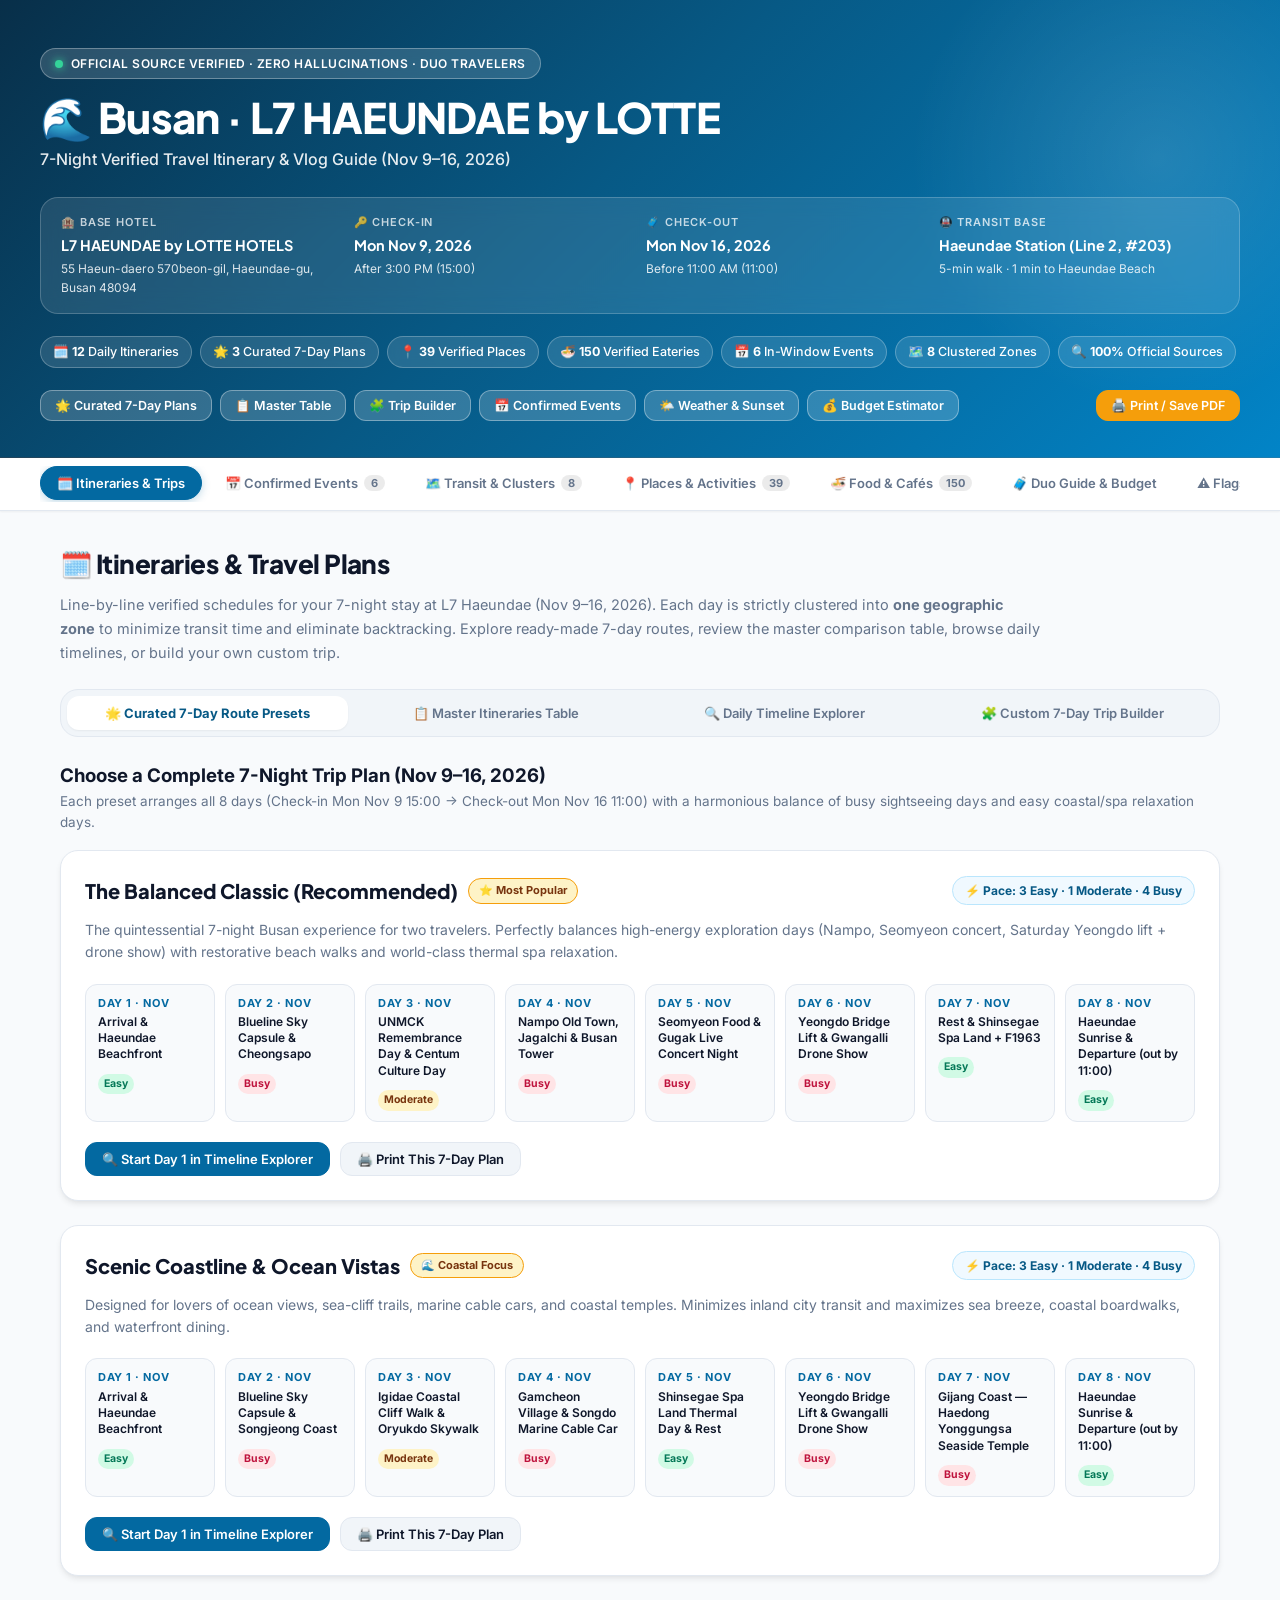
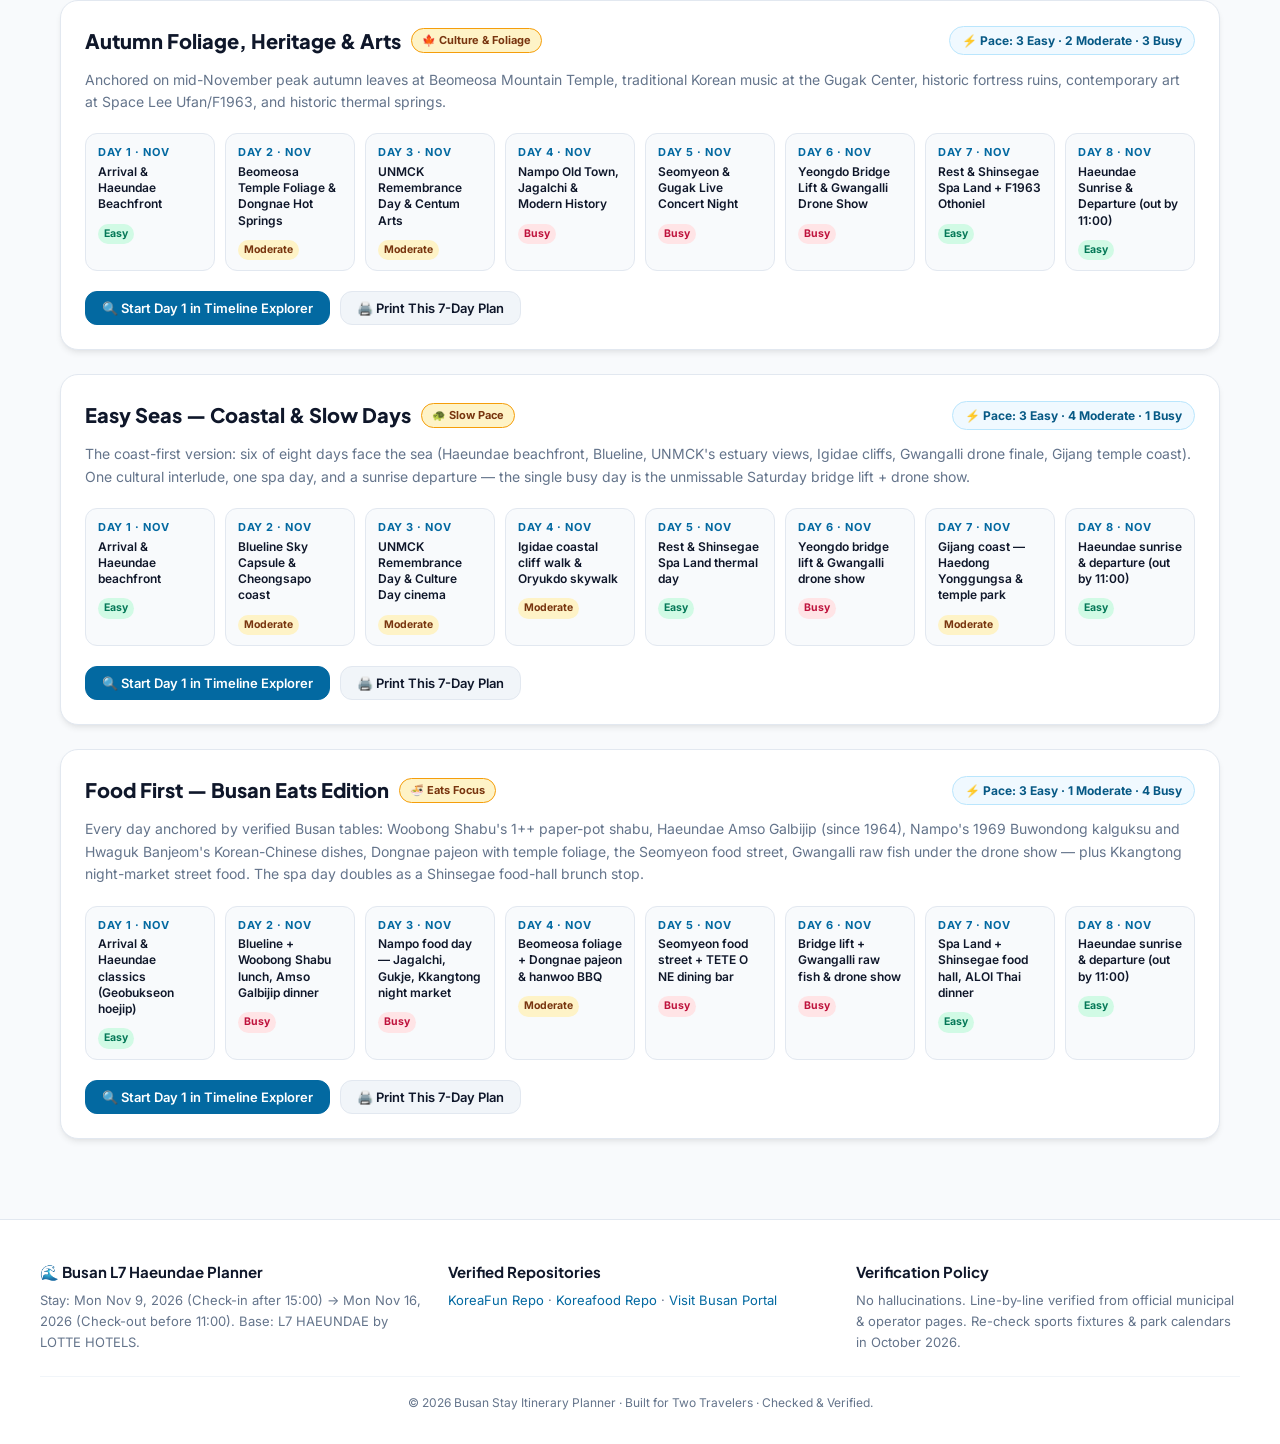
==== commit 1c978fbf: "Third-pass verification audit: metro stop counts, sunset table, source fixes, 2 new presets Metro au" ====
--- a/index.html
+++ b/index.html
@@ -577,7 +577,7 @@
     "address": "55 Haeun-daero 570beon-gil, Haeundae-gu, Busan 48094",
     "checkin": "Mon Nov 9, 2026 (after 3:00 PM)",
     "checkout": "Mon Nov 16, 2026 (before 11:00 AM)",
-    "location_notes": "1-min walk from Haeundae Beach; ~5-min walk to Haeundae Station (Busan Metro Line 2). Base for the Haeundae east-coast cluster.",
+    "location_notes": "1-min walk from Haeundae Beach; ~5-min walk to Haeundae Station (Busan Metro Line 2). Base for the Haeundae east-coast cluster. ☎ +82-51-771-1000.",
     "sources": [
       {
         "label": "L7 HAEUNDAE by LOTTE HOTELS — official site",
@@ -588,7 +588,7 @@
         "url": "https://www.lottehotel.com/haeundae-l7/en/rooms/superior-twin.html"
       },
       {
-        "label": "Lotte Hotels official (prerendered mirror, address/contact)",
+        "label": "Lotte Hotels official (prerendered mirror, address/contact; check-in 15:00 / check-out 11:00)",
         "url": "https://www.lottehotel.com/prerendered/haeundae-l7/en/index.html"
       }
     ]
@@ -881,8 +881,8 @@
       "id": "P8",
       "name": "Igidae Coastal Walk & Oryukdo Skywalk",
       "area": "Nam-gu",
-      "transit": "Line 2 to Kyungsung Univ·Pukyong Univ + bus 24/27/131",
-      "hours": "Winter (Oct–May) 09:00–18:00, last admission 17:50; open daily incl. Mondays",
+      "transit": "Line 2 to Kyungsung Univ·Pukyong Univ + local bus",
+      "hours": "Winter (Oct–May) 09:00–18:00; open daily incl. Mondays",
       "price": "Free",
       "status": "Verified; weather closures possible (call 051-607-6395)",
       "sources": [
@@ -980,17 +980,21 @@
       "name": "Gukje Market & Bupyeong Kkangtong Night Market",
       "area": "Nampo",
       "transit": "Walk from Jagalchi",
-      "hours": "Gukje stalls mostly 09:00–20:00, closed 1st & 3rd Sundays; Kkangtong night market 19:30–23:30 daily",
+      "hours": "Gukje stalls mostly 09:00–20:00, closed 1st & 3rd Sundays; Kkangtong night market 19:30–23:30 (KTO) / until 24:00 (Visit Busan), open all year",
       "price": "Free entry",
       "status": "Verified markets",
       "sources": [
         {
-          "label": "Gukje Market official",
-          "url": "http://www.gukjemarket.co.kr"
-        },
-        {
-          "label": "Visit Busan",
-          "url": "https://english.visitbusan.net"
+          "label": "KTO — Gukje Market (hours, closed days)",
+          "url": "https://english.visitkorea.or.kr/svc/whereToGo/locIntrdn/rgnContentsView.do?vcontsId=92540"
+        },
+        {
+          "label": "KTO — Bupyeong (Kkangtong) Market (night market 19:30–23:30, ☎ +82-51-243-1128)",
+          "url": "https://english.visitkorea.or.kr/svc/whereToGo/locIntrdn/rgnContentsView.do?vcontsId=78106"
+        },
+        {
+          "label": "Visit Busan — Kkangtong listing (until 24:00)",
+          "url": "https://www.visitbusan.net/en/index.do?menuCd=DOM_000000302003001000&uc_seq=1861&lang_cd=en"
         }
       ]
     },
@@ -1207,8 +1211,8 @@
       "status": "Verified temple",
       "sources": [
         {
-          "label": "Visit Korea listing",
-          "url": "https://korean.visitkorea.or.kr"
+          "label": "KTO — Haedong Yonggungsa Temple (hours, free grounds)",
+          "url": "https://english.visitkorea.or.kr/svc/whereToGo/locIntrdn/rgnContentsView.do?vcontsId=108618"
         }
       ]
     },
@@ -1247,7 +1251,7 @@
       "name": "Busan National Science Museum (Sciport)",
       "area": "Gijang / Osiria",
       "transit": "Taxi/bus ~40 min",
-      "hours": "Closed Mondays",
+      "hours": "Tue–Sun 09:30–17:30 (last entry 16:30); closed Mondays, Jan 1, Seollal & Chuseok",
       "price": "Ticketed",
       "status": "Verified national museum",
       "sources": [
@@ -1429,8 +1433,15 @@
     "Several restaurants were removed from the source food guide because two official pages disagreed on hours (e.g., Shinbalwon, Nagahama Mangetsu, Haeundae Ilpum Hanwoo, Mori, LAB XXIV). If you go anyway, check hours on Naver Map the morning of.",
     "Prices/hours above were verified Aug 17–30, 2026 from official pages; re-confirm closer to travel as they can change.",
     "Weather risk in November: Igidae/Oryukdo, drone show, Yeongdo Bridge lift and the Songdo cable car can close/cancel in wind or rain.",
-    "Check-out time discrepancy: the official L7 page lists 12:00 check-out (11:00 Jul–Aug), but OTA listings (booking/trip.com) say before 11:00. This plan keeps the requested before-11:00 checkout — arrive ahead of 11:00 either way.",
-    "F1963 Othoniel exhibition is closed every Monday and last entry is 17:30 — it is a late-afternoon stop, not an evening one; the free garden installation (Gold Lotus) can be seen outside closing hours."
+    "F1963 Othoniel exhibition is closed every Monday and last entry is 17:30 — it is a late-afternoon stop, not an evening one; the free garden installation (Gold Lotus) can be seen outside closing hours.",
+    "Check-out time — RESOLVED (Aug 31, 2026): the official L7 site (prerendered mirror) lists check-in 15:00 / check-out 11:00 for all dates; the earlier 12:00 figure came from a stale page. This plan keeps before-11:00 checkout.",
+    "L7 B&B package page (2024-04) is dead; Floating (2F) serves breakfast 07:00–10:00 daily — book by phone ☎ +82-51-771-1000 (I9 departure morning).",
+    "ahopsan.com was unreachable during the Aug 31 re-verification — the KoreaFun-audited claims (open year-round, free entry) are kept; reconfirm before travel.",
+    "gukjemarket.co.kr returned HTTP 403 during re-verification — the Gukje source now points to the KTO listing (vcontsId=92540); closed 1st & 3rd Sundays (Nov 15 falls in the stay).",
+    "Bupyeong Kkangtong closing time: KTO prints 19:30–23:30, Visit Busan prints until 24:00 — both agree on the 19:30 opening, so the 20:30 plan is safe either way.",
+    "bnfmc.or.kr posts Igidae/Oryukdo winter hours 09:00–18:00; the previously cited \"last admission 17:50\" is not posted — removed.",
+    "Metro stop counts re-audited Aug 31, 2026 against official station numbers (namu.wiki Line 1 rev 2026-08-24, Line 2 rev 2026-08-23): Line 2 Seomyeon→Gwangan = 10 stops, Line 1 Seomyeon→Beomeosa = 14 stops (13.8 km) — I10 one-way transit corrected from \"8 stops/≈45 min\" to \"14 stops/≈55–60 min\"; I6 \"18 stops\" confirmed correct.",
+    "Shinsegae Spa Land official page prints two hours figures (store notice 08:00–23:00 last entry 22:00 vs detail panel 09:00–22:00) — prices (₩26,000/₩21,000, student born 2008–2019) confirmed on the same page; call 1668-2850."
   ],
   "food": [
     {
@@ -2659,7 +2670,7 @@
         }
       ],
       "cluster": "Daeyeon (UNMCK) & Centum City",
-      "sunset": "17:21 (Nov 11)",
+      "sunset": "17:20 (Nov 11)",
       "highlights": [
         "Turn Toward Busan 1-min tribute (11:00)",
         "UN Memorial Cemetery & Busan Museum",
@@ -2699,12 +2710,12 @@
           "time": "15:30",
           "what": "Gukje Market & Bosu-dong Book Alley",
           "detail": "Gukje Market: most stalls 09:00–20:00, closed 1st & 3rd Sundays (Nov 15 is the 3rd — not today, Thu Nov 12). Bosu-dong Book Alley is one block away.",
-          "link": "http://www.gukjemarket.co.kr"
+          "link": "https://english.visitkorea.or.kr/svc/whereToGo/locIntrdn/rgnContentsView.do?vcontsId=92540"
         },
         {
           "time": "17:30",
           "what": "Yongdusan Park & Busan Tower",
-          "detail": "Escalator up from Gwangbok-ro; tower 10:00–22:00 (last ticket 21:30), ₩12,000 adult / ₩9,000 child & senior. Sunset 17:20 on Nov 12 — time your climb and catch both.",
+          "detail": "Escalator up from Gwangbok-ro; tower 10:00–22:00 (last ticket 21:30), ₩12,000 adult / ₩9,000 child & senior. Sunset 17:19 on Nov 12 — time your climb and catch both.",
           "link": "https://www.visitbusan.net/index.do?menuCd=DOM_000000201001001000&uc_seq=368&lang_cd=ko"
         },
         {
@@ -2716,12 +2727,12 @@
         {
           "time": "20:30",
           "what": "Bupyeong Kkangtong Night Market",
-          "detail": "Night market 19:30–23:30, open daily year-round, next to Gukje Market.",
-          "link": "https://english.visitbusan.net"
+          "detail": "Night market 19:30–23:30 (KTO) / until 24:00 (Visit Busan), open daily year-round, next to Gukje Market. Magic show + guitar performances twice a day (KTO).",
+          "link": "https://www.visitbusan.net/en/index.do?menuCd=DOM_000000302003001000&uc_seq=1861&lang_cd=en"
         }
       ],
       "cluster": "Nampo & Jagalchi Old Town",
-      "sunset": "17:20 (Nov 12)",
+      "sunset": "17:19 (Nov 12)",
       "highlights": [
         "Jagalchi Fish Market & Rooftop",
         "Gukje Market & Bosu-dong Book Alley",
@@ -2811,7 +2822,7 @@
           "time": "10:00",
           "what": "Yeongdo: Samjin Eomuk main store",
           "detail": "Original fish-cake shop since 1953; 09:00–19:00 daily. Walk across the bridge to Yeongdo.",
-          "link": "https://visitbusan.net/index.do?lang_cd=en&menuCd=DOM_000000301002001000&uc_seq=231&lang_cd=ko"
+          "link": "https://www.visitbusan.net/index.do?menuCd=DOM_000000301002001000&uc_seq=1065&lang_cd=en"
         },
         {
           "time": "11:30",
@@ -2891,7 +2902,7 @@
           "time": "08:30",
           "what": "Haedong Yonggungsa Temple",
           "detail": "Seaside temple on the Gijang coast; free; open from 04:30–19:20 (entry closes ~18:50); go early to beat crowds.",
-          "link": "https://korean.visitkorea.or.kr"
+          "link": "https://english.visitkorea.or.kr/svc/whereToGo/locIntrdn/rgnContentsView.do?vcontsId=108618"
         },
         {
           "time": "11:00",
@@ -2914,12 +2925,12 @@
         {
           "time": "18:00",
           "what": "Return to Haeundae; Gwangalli sunset alternative",
-          "detail": "If energy remains: Line 2 six stops (roughly 12 min) back east to Gwangan for a bridge-lights dinner (Gwangangukbap 24h). Sunset on Nov 15 is 17:18 — the Gwangalli lights take over after that.",
+          "detail": "If energy remains: Line 2 six stops (roughly 12 min) back east to Gwangan for a bridge-lights dinner (Gwangangukbap 24h). Sunset on Nov 15 is 17:17 — the Gwangalli lights take over after that.",
           "link": "https://www.visitbusan.net/en/index.do?menuCd=DOM_000000301002001000&uc_seq=1123&lang_cd=en"
         }
       ],
       "cluster": "Gijang Coastal Strip",
-      "sunset": "17:18 (Nov 15)",
+      "sunset": "17:17 (Nov 15)",
       "highlights": [
         "Haedong Yonggungsa (seaside cliff temple)",
         "Lotte World Adventure Busan / Sciport",
@@ -2952,7 +2963,7 @@
         {
           "time": "13:30",
           "what": "Spa Land jjimjilbang (2–3 hours)",
-          "detail": "08:00–23:00 (last entry 22:00); ₩26,000 adult / ₩21,000 student (born 2008–2019). ⚠️ Ticket = 4 HOURS (+₩5,000/hr after; spend ₩10,000+ inside → 6 hours). Elementary age and up. Closed one weekday a month (department-store holiday). 1668-2850.",
+          "detail": "08:00–23:00 (last entry 22:00) per the store notice — the detail panel on the same official page prints 09:00–22:00, so call 1668-2850; a 13:30 start works either way. ₩26,000 adult / ₩21,000 student (born 2008–2019). ⚠️ Ticket = 4 HOURS (+₩5,000/hr after; spend ₩10,000+ inside → 6 hours). Elementary age and up. Closed one weekday a month (department-store holiday). 1668-2850.",
           "link": "https://www.shinsegae.com/store/entertainment/centum-spaland.do?storeCd=SC00008"
         },
         {
@@ -2969,7 +2980,7 @@
         }
       ],
       "cluster": "Centum City & Suyeong / Millak",
-      "sunset": "17:18 (Nov 15)",
+      "sunset": "17:17 (Nov 15)",
       "highlights": [
         "Dongbaekseom morning stroll",
         "Shinsegae Centum Spa Land (4-hour thermal bathhouse)",
@@ -2996,8 +3007,8 @@
         {
           "time": "08:30",
           "what": "Breakfast — beachfront café / hotel option",
-          "detail": "Hotel option: Floating on the 2nd floor serves breakfast buffet 07:00–10:00 daily (official L7 package pages; call or book a B&B package). Otherwise a beachfront café — note most proper breakfast options (e.g. Daeyeon Milmyeon) open at 10:00, too late for this slot.",
-          "link": "https://www.lottehotel.com/haeundae-l7/en/hotel-offers/packages/2024-04/Bed-Breakfast-Package.html"
+          "detail": "Hotel option: Floating on the 2nd floor serves breakfast buffet 07:00–10:00 daily (L7 official site; the 2024-04 B&B package page is dead — book by phone ☎ +82-51-771-1000). Otherwise a beachfront café — note most proper breakfast options (e.g. Daeyeon Milmyeon) open at 10:00, too late for this slot.",
+          "link": "https://www.lottehotel.com/haeundae-l7/en/"
         },
         {
           "time": "09:30",
@@ -3034,18 +3045,18 @@
       "title": "Dongnae Heritage & Hot Springs — Temple Foliage",
       "days": "Tue Nov 10 (alternative)",
       "difficulty": "Moderate",
-      "transit": "One metro ride: Line 2 Haeundae→Seomyeon (16 stops, ~28 min) + Line 1 Seomyeon→Beomeosa (8 stops, ~15 min). Then bus/taxi to temple. Afternoon: Line 1 Beomeosa→Oncheonjang (~6 stops, ~12 min). Everything at each stop is walkable.",
+      "transit": "One metro ride: Line 2 Haeundae→Seomyeon (16 stops, ~28 min) + Line 1 Seomyeon→Beomeosa (14 stops, ~25–28 min) ≈ 55–60 min one-way. Then bus/taxi ~10 min to the temple. Afternoon: Line 1 Beomeosa→Oncheonjang (6 stops, ~12 min). Everything at each stop is walkable.",
       "steps": [
         {
           "time": "08:30",
           "what": "Metro: Haeundae → Beomeosa Temple",
-          "detail": "Line 2 Haeundae→Seomyeon (16 stops) + Line 1 Seomyeon→Beomeosa (8 stops) ≈ 45 min. Then bus or taxi ~10 min to temple entrance.",
+          "detail": "Line 2 Haeundae→Seomyeon (16 stops) + Line 1 Seomyeon→Beomeosa (14 stops, 13.8 km) ≈ 55–60 min total. Then bus or taxi ~10 min to temple entrance.",
           "link": ""
         },
         {
-          "time": "09:30",
+          "time": "10:00",
           "what": "Beomeosa Temple — autumn foliage",
-          "detail": "One of Korea's great mountain temples; grounds open daily; free. Mid-November = peak foliage on Geumjeongsan. Main hall, Daeungjeon, and the three-story stone pagoda are highlights.",
+          "detail": "Arrive ~10:00. One of Korea's great mountain temples; grounds open daily; free. Mid-November = peak foliage on Geumjeongsan. Main hall, Daeungjeon, and the three-story stone pagoda are highlights.",
           "link": "https://www.beomeo.kr"
         },
         {
@@ -3069,7 +3080,7 @@
         {
           "time": "18:00",
           "what": "Return to Haeundae; dinner",
-          "detail": "Line 1 Oncheonjang→Seomyeon + Line 2 Seomyeon→Haeundae ≈ 40 min. Dinner at Haeundae: Haeundae Gaya Milmyeon (10:00–20:50, no closing day) or Matchandeul Wangsogeumgui (16:00–01:00, hanwoo BBQ).",
+          "detail": "Line 1 Oncheonjang→Seomyeon (8 stops) + Line 2 Seomyeon→Haeundae (16 stops) ≈ 50–55 min. Dinner ~19:30 at Haeundae: Haeundae Gaya Milmyeon (10:00–20:50, no closing day) or Matchandeul Wangsogeumgui (16:00–01:00, hanwoo BBQ).",
           "link": "https://english.visitkorea.or.kr/svc/whereToGo/locIntrdn/rgnContentsView.do?vcontsId=187036"
         }
       ],
@@ -3101,7 +3112,7 @@
         {
           "time": "10:00",
           "what": "Gamcheon Culture Village",
-          "detail": "The 'Machu Picchu of Busan'; colorful hillside houses, murals, and art installations. Open daily; stamp-map from info center. Taxi from Nampo ~10 min or bus from Toseong station. Residential area — keep noise down.",
+          "detail": "The 'Machu Picchu of Busan'; colorful hillside houses, murals, and art installations. Open daily; stamp-map from info center. Taxi from Nampo ~10 min or city bus. Residential area — keep noise down.",
           "link": "https://www.gamcheon.or.kr"
         },
         {
@@ -3125,7 +3136,7 @@
         {
           "time": "17:30",
           "what": "Busan Tower sunset",
-          "detail": "10:00–22:00, last ticket 21:30, ₩12,000. Sunset 17:20 on Nov 12. Yongdusan Park escalator from Gwangbok-ro.",
+          "detail": "10:00–22:00, last ticket 21:30, ₩12,000. Sunset 17:19 on Nov 12. Yongdusan Park escalator from Gwangbok-ro.",
           "link": "https://www.visitbusan.net/index.do?menuCd=DOM_000000201001001000&uc_seq=368&lang_cd=ko"
         },
         {
@@ -3142,7 +3153,7 @@
         }
       ],
       "cluster": "Gamcheon, Songdo & Nampo (West Busan)",
-      "sunset": "17:20 (Nov 12)",
+      "sunset": "17:19 (Nov 12)",
       "highlights": [
         "Gamcheon Culture Village colorful alleys",
         "Songdo Marine Cable Car & Skywalk over the ocean",
@@ -3158,12 +3169,12 @@
       "title": "Igidae Coastal Walk & Gwangalli Evening",
       "days": "Wed Nov 11 (alternative) or any weekday",
       "difficulty": "Moderate",
-      "transit": "Line 2 Haeundae→Kyungsung Univ·Pukyong Univ (~8 stops, ~18 min) + bus 24/27/131 to Igidae entrance (~10 min). Afternoon: bus back to Gwangan station (Line 2, ~4 stops, ~8 min). All coastal walking once at Igidae.",
+      "transit": "Line 2 Haeundae→Kyungsung Univ·Pukyong Univ (9 stops, ~20 min) + local bus to the Igidae entrance (~10 min). Afternoon: Line 2 Kyungsung Univ·Pukyong Univ→Gwangan (3 stops, ~7 min). All coastal walking once at Igidae.",
       "steps": [
         {
           "time": "09:00",
           "what": "Metro to Igidae Coastal Walk",
-          "detail": "Line 2 Haeundae→Kyungsung Univ·Pukyong Univ (~8 stops, ~18 min) + bus 24/27/131 (~10 min). Igidae is open daily including Mondays; winter hours 09:00–18:00 (last admission 17:50).",
+          "detail": "Line 2 Haeundae→Kyungsung Univ·Pukyong Univ (9 stops, ~20 min) + local bus to the trail entrance (~10 min). Igidae is open daily including Mondays; winter hours 09:00–18:00.",
           "link": "https://bnfmc.or.kr/portal/contents.do?mId=0102010000"
         },
         {
@@ -3210,7 +3221,7 @@
         }
       ],
       "cluster": "Nam-gu (Igidae) & Gwangalli Beach",
-      "sunset": "17:21 (Nov 11)",
+      "sunset": "17:20 (Nov 11)",
       "highlights": [
         "Igidae Coastal Cliff Walk (3.6 km trail)",
         "Oryukdo Skywalk glass platform over the sea",
@@ -3414,6 +3425,136 @@
           "date": "Mon Nov 16",
           "it_id": "I9",
           "theme": "Haeundae Sunrise & Departure (out by 11:00)",
+          "pace": "Easy"
+        }
+      ]
+    },
+    {
+      "id": "preset-easyses",
+      "name": "Easy Seas — Coastal & Slow Days",
+      "badge": "🐢 Slow Pace",
+      "description": "The coast-first version: six of eight days face the sea (Haeundae beachfront, Blueline, UNMCK's estuary views, Igidae cliffs, Gwangalli drone finale, Gijang temple coast). One cultural interlude, one spa day, and a sunrise departure — the single busy day is the unmissable Saturday bridge lift + drone show.",
+      "pace_breakdown": "3 Easy · 4 Moderate · 1 Busy",
+      "days": [
+        {
+          "day_num": 1,
+          "date": "Mon Nov 9",
+          "it_id": "I1",
+          "theme": "Arrival & Haeundae beachfront",
+          "pace": "Easy"
+        },
+        {
+          "day_num": 2,
+          "date": "Tue Nov 10",
+          "it_id": "I2",
+          "theme": "Blueline Sky Capsule & Cheongsapo coast",
+          "pace": "Moderate"
+        },
+        {
+          "day_num": 3,
+          "date": "Wed Nov 11",
+          "it_id": "I3",
+          "theme": "UNMCK Remembrance Day & Culture Day cinema",
+          "pace": "Moderate"
+        },
+        {
+          "day_num": 4,
+          "date": "Thu Nov 12",
+          "it_id": "I12",
+          "theme": "Igidae coastal cliff walk & Oryukdo skywalk",
+          "pace": "Moderate"
+        },
+        {
+          "day_num": 5,
+          "date": "Fri Nov 13",
+          "it_id": "I8",
+          "theme": "Rest & Shinsegae Spa Land thermal day",
+          "pace": "Easy"
+        },
+        {
+          "day_num": 6,
+          "date": "Sat Nov 14",
+          "it_id": "I6",
+          "theme": "Yeongdo bridge lift & Gwangalli drone show",
+          "pace": "Busy"
+        },
+        {
+          "day_num": 7,
+          "date": "Sun Nov 15",
+          "it_id": "I7",
+          "theme": "Gijang coast — Haedong Yonggungsa & temple park",
+          "pace": "Moderate"
+        },
+        {
+          "day_num": 8,
+          "date": "Mon Nov 16",
+          "it_id": "I9",
+          "theme": "Haeundae sunrise & departure (out by 11:00)",
+          "pace": "Easy"
+        }
+      ]
+    },
+    {
+      "id": "preset-food",
+      "name": "Food First — Busan Eats Edition",
+      "badge": "🍜 Eats Focus",
+      "description": "Every day anchored by verified Busan tables: Woobong Shabu's 1++ paper-pot shabu, Haeundae Amso Galbijip (since 1964), Nampo's 1969 Buwondong kalguksu and Hwaguk Banjeom's Korean-Chinese dishes, Dongnae pajeon with temple foliage, the Seomyeon food street, Gwangalli raw fish under the drone show — plus Kkangtong night-market street food. The spa day doubles as a Shinsegae food-hall brunch stop.",
+      "pace_breakdown": "3 Easy · 1 Moderate · 4 Busy",
+      "days": [
+        {
+          "day_num": 1,
+          "date": "Mon Nov 9",
+          "it_id": "I1",
+          "theme": "Arrival & Haeundae classics (Geobukseon hoejip)",
+          "pace": "Easy"
+        },
+        {
+          "day_num": 2,
+          "date": "Tue Nov 10",
+          "it_id": "I2",
+          "theme": "Blueline + Woobong Shabu lunch, Amso Galbijip dinner",
+          "pace": "Busy"
+        },
+        {
+          "day_num": 3,
+          "date": "Wed Nov 11",
+          "it_id": "I4",
+          "theme": "Nampo food day — Jagalchi, Gukje, Kkangtong night market",
+          "pace": "Busy"
+        },
+        {
+          "day_num": 4,
+          "date": "Thu Nov 12",
+          "it_id": "I10",
+          "theme": "Beomeosa foliage + Dongnae pajeon & hanwoo BBQ",
+          "pace": "Moderate"
+        },
+        {
+          "day_num": 5,
+          "date": "Fri Nov 13",
+          "it_id": "I5",
+          "theme": "Seomyeon food street + TETE O NE dining bar",
+          "pace": "Busy"
+        },
+        {
+          "day_num": 6,
+          "date": "Sat Nov 14",
+          "it_id": "I6",
+          "theme": "Bridge lift + Gwangalli raw fish & drone show",
+          "pace": "Busy"
+        },
+        {
+          "day_num": 7,
+          "date": "Sun Nov 15",
+          "it_id": "I8",
+          "theme": "Spa Land + Shinsegae food hall, ALOI Thai dinner",
+          "pace": "Easy"
+        },
+        {
+          "day_num": 8,
+          "date": "Mon Nov 16",
+          "it_id": "I9",
+          "theme": "Haeundae sunrise & departure (out by 11:00)",
           "pace": "Easy"
         }
       ]
@@ -3570,56 +3711,56 @@
   "sunset_timetable": [
     {
       "date": "Mon Nov 9, 2026",
+      "sunrise": "06:51",
+      "sunset": "17:22",
+      "photo_golden_hour": "16:42–17:22",
+      "recommendation": "Haeundae Beach & Dongbaekseom sunset walk"
+    },
+    {
+      "date": "Tue Nov 10, 2026",
+      "sunrise": "06:52",
+      "sunset": "17:21",
+      "photo_golden_hour": "16:41–17:21",
+      "recommendation": "Daritdol Observatory or Songjeong Beach dusk"
+    },
+    {
+      "date": "Wed Nov 11, 2026",
       "sunrise": "06:53",
-      "sunset": "17:22",
-      "photo_golden_hour": "16:45–17:35",
-      "recommendation": "Haeundae Beach & Dongbaekseom sunset walk"
-    },
-    {
-      "date": "Tue Nov 10, 2026",
+      "sunset": "17:20",
+      "photo_golden_hour": "16:40–17:20",
+      "recommendation": "Busan Cinema Center LED roof illumination"
+    },
+    {
+      "date": "Thu Nov 12, 2026",
       "sunrise": "06:54",
-      "sunset": "17:21",
-      "photo_golden_hour": "16:40–17:30",
-      "recommendation": "Daritdol Observatory or Songjeong Beach dusk"
-    },
-    {
-      "date": "Wed Nov 11, 2026",
+      "sunset": "17:19",
+      "photo_golden_hour": "16:39–17:19",
+      "recommendation": "Busan Tower 120m observatory overlooking harbor"
+    },
+    {
+      "date": "Fri Nov 13, 2026",
       "sunrise": "06:55",
-      "sunset": "17:21",
-      "photo_golden_hour": "16:40–17:30",
-      "recommendation": "Busan Cinema Center LED roof illumination"
-    },
-    {
-      "date": "Thu Nov 12, 2026",
+      "sunset": "17:19",
+      "photo_golden_hour": "16:38–17:19",
+      "recommendation": "Busan Citizens Park lantern twilight before Gugak concert"
+    },
+    {
+      "date": "Sat Nov 14, 2026",
       "sunrise": "06:56",
-      "sunset": "17:20",
-      "photo_golden_hour": "16:40–17:30",
-      "recommendation": "Busan Tower 120m observatory overlooking harbor"
-    },
-    {
-      "date": "Fri Nov 13, 2026",
+      "sunset": "17:18",
+      "photo_golden_hour": "16:37–17:18",
+      "recommendation": "Gwangalli Beach sunset before 19:00 drone show"
+    },
+    {
+      "date": "Sun Nov 15, 2026",
       "sunrise": "06:57",
-      "sunset": "17:19",
-      "photo_golden_hour": "16:40–17:30",
-      "recommendation": "Busan Citizens Park lantern twilight before Gugak concert"
-    },
-    {
-      "date": "Sat Nov 14, 2026",
+      "sunset": "17:17",
+      "photo_golden_hour": "16:36–17:17",
+      "recommendation": "F1963 Bamboo garden or Gijang coastal horizon"
+    },
+    {
+      "date": "Mon Nov 16, 2026",
       "sunrise": "06:58",
-      "sunset": "17:18",
-      "photo_golden_hour": "16:35–17:25",
-      "recommendation": "Gwangalli Beach sunset before 19:00 drone show"
-    },
-    {
-      "date": "Sun Nov 15, 2026",
-      "sunrise": "06:59",
-      "sunset": "17:18",
-      "photo_golden_hour": "16:35–17:25",
-      "recommendation": "F1963 Bamboo garden or Gijang coastal horizon"
-    },
-    {
-      "date": "Mon Nov 16, 2026",
-      "sunrise": "06:59",
       "sunset": "17:17",
       "photo_golden_hour": "06:50–07:30 (Dawn)",
       "recommendation": "Haeundae sunrise send-off before 11:00 check-out"
@@ -3627,6 +3768,5 @@
   ]
 }</script>
 <script src="app.js"></script>
-<script src="app.js"></script>
 </body>
 </html>
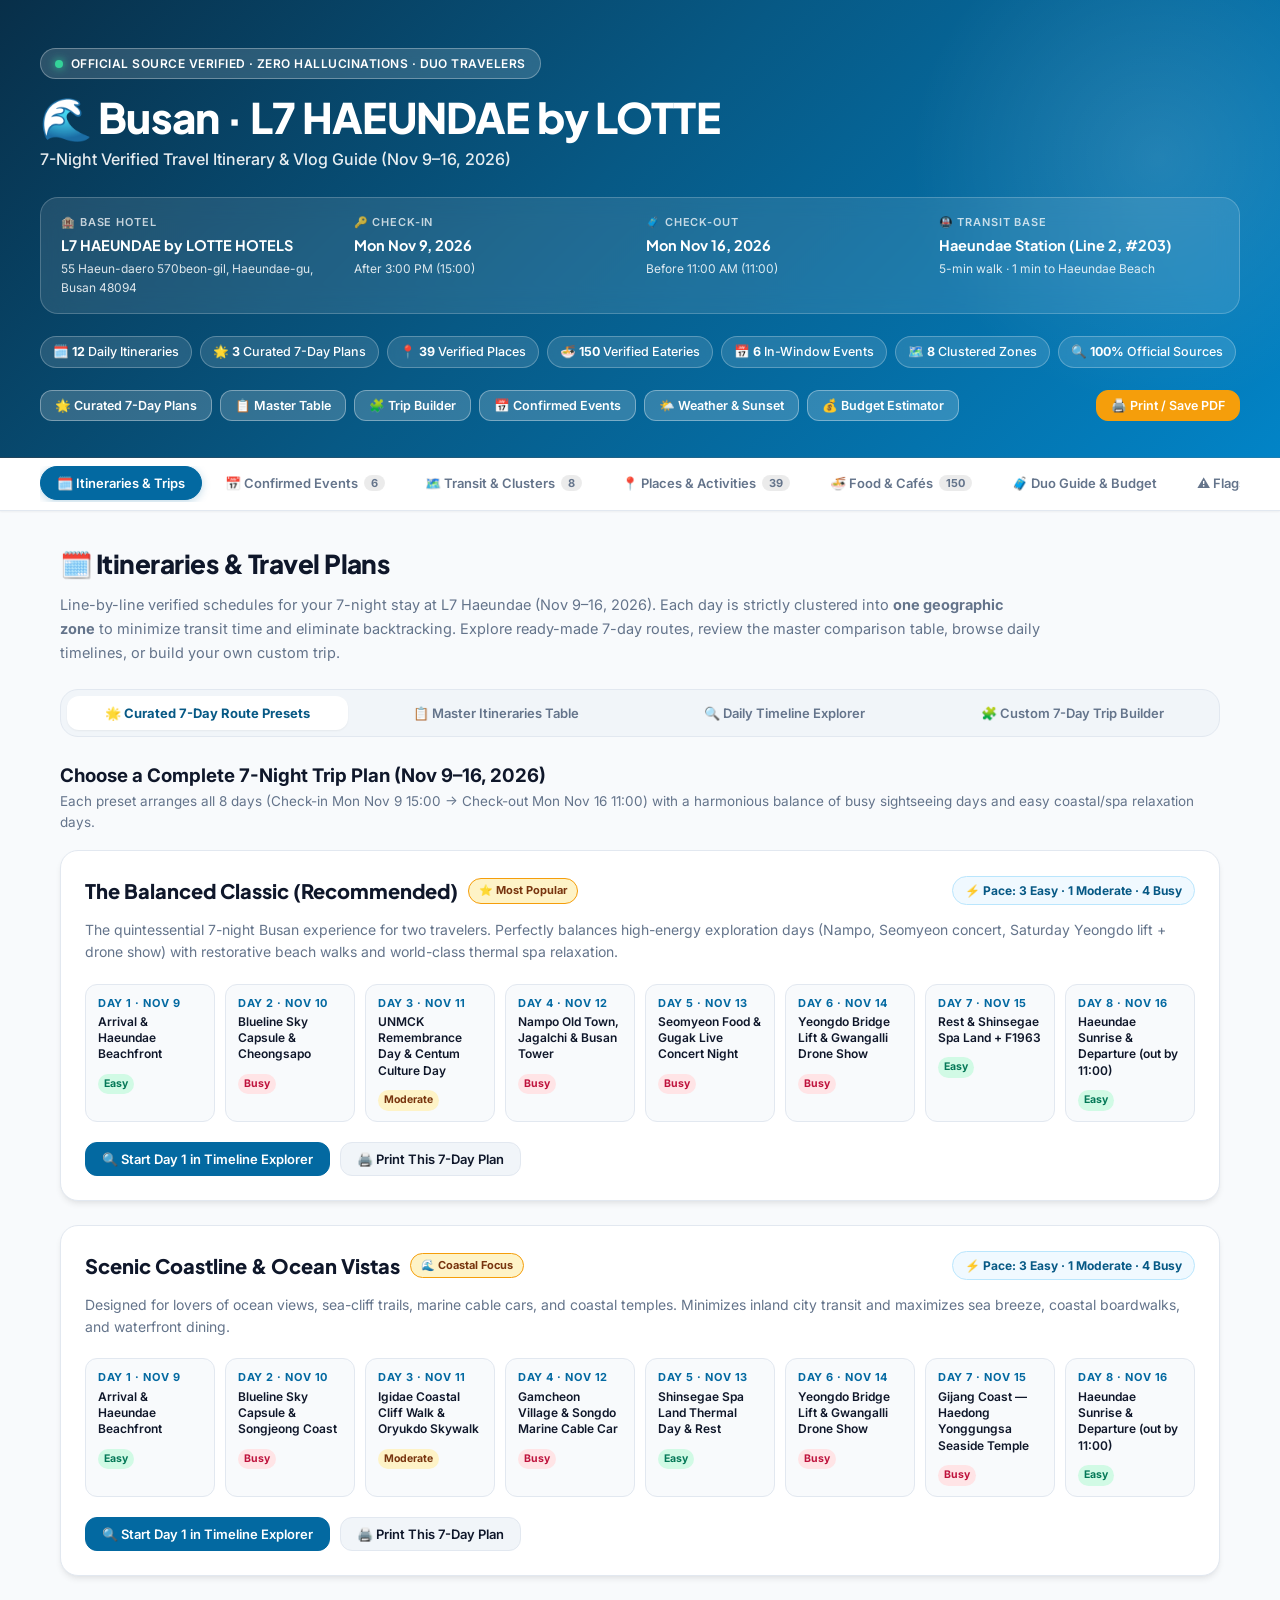
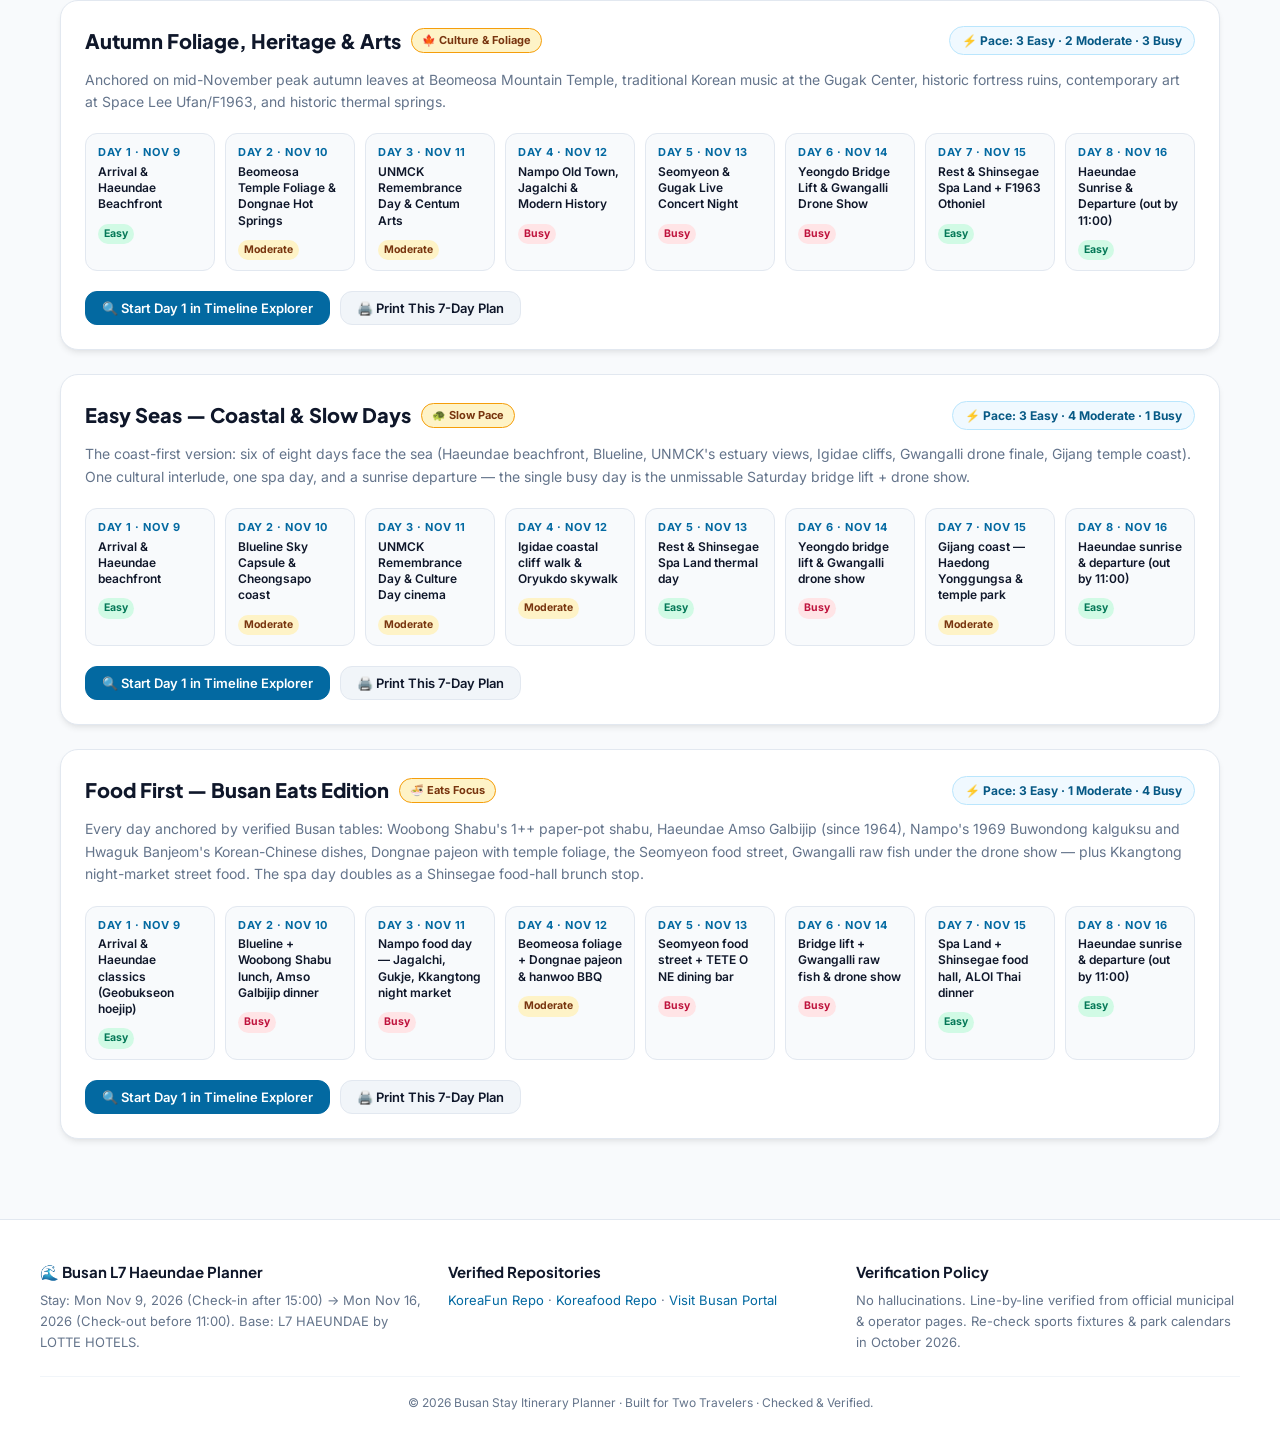
==== commit 3fc19df8: "Verify (pass 4) + fix preset date chips and X the Sky child age band - Independently re-verified the" ====
--- a/index.html
+++ b/index.html
@@ -777,7 +777,7 @@
       "area": "Haeundae",
       "walk": "~10–15 min from hotel (Dalmaji-gil 30)",
       "hours": "Daily 10:00–21:00 (last ticket 20:30)",
-      "price": "₩29,000 adult / ₩26,000 child (36mo–13) & senior 65+; under 36mo free",
+      "price": "₩29,000 adult (13+) / ₩26,000 child (36 months–12) & senior 65+; under 36 months free",
       "status": "VERIFIED live Aug 30, 2026 on operator page; 2-visit ₩34,000/₩31,000; birthday month 30% off",
       "sources": [
         {
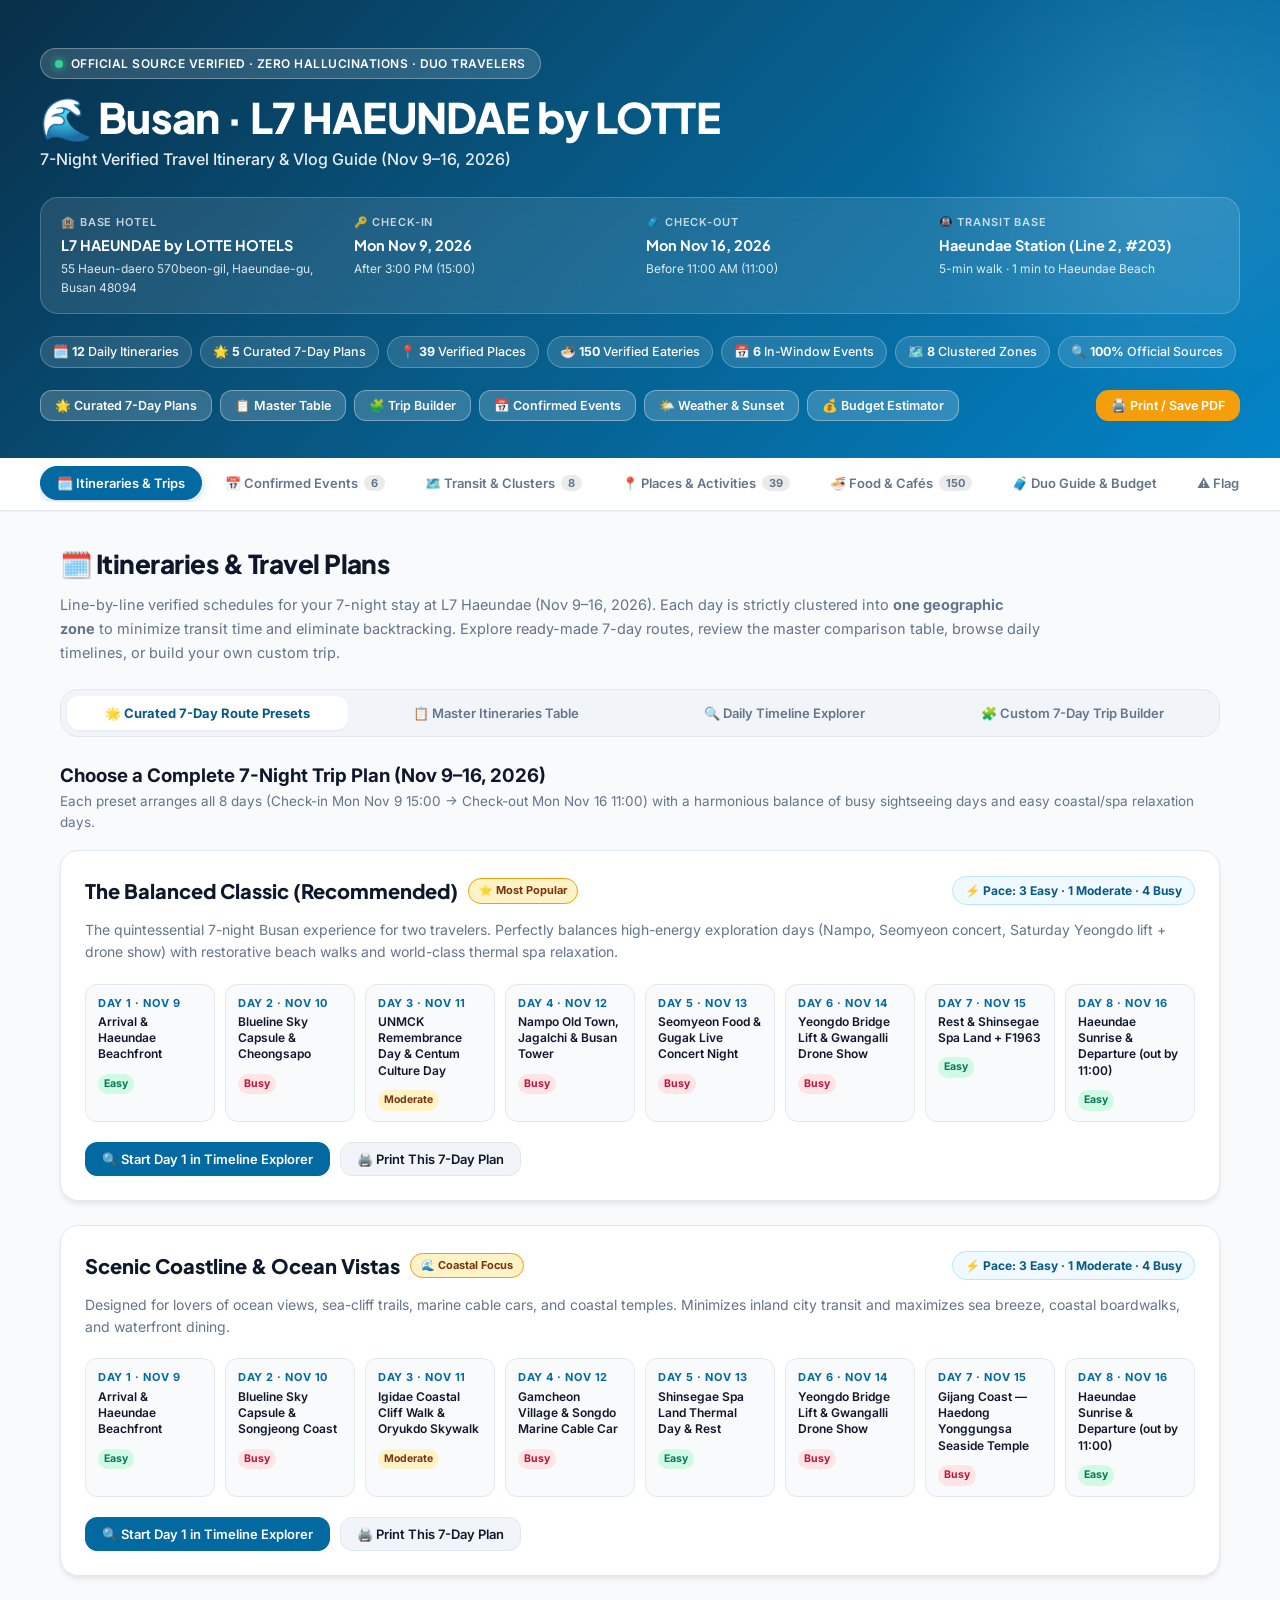
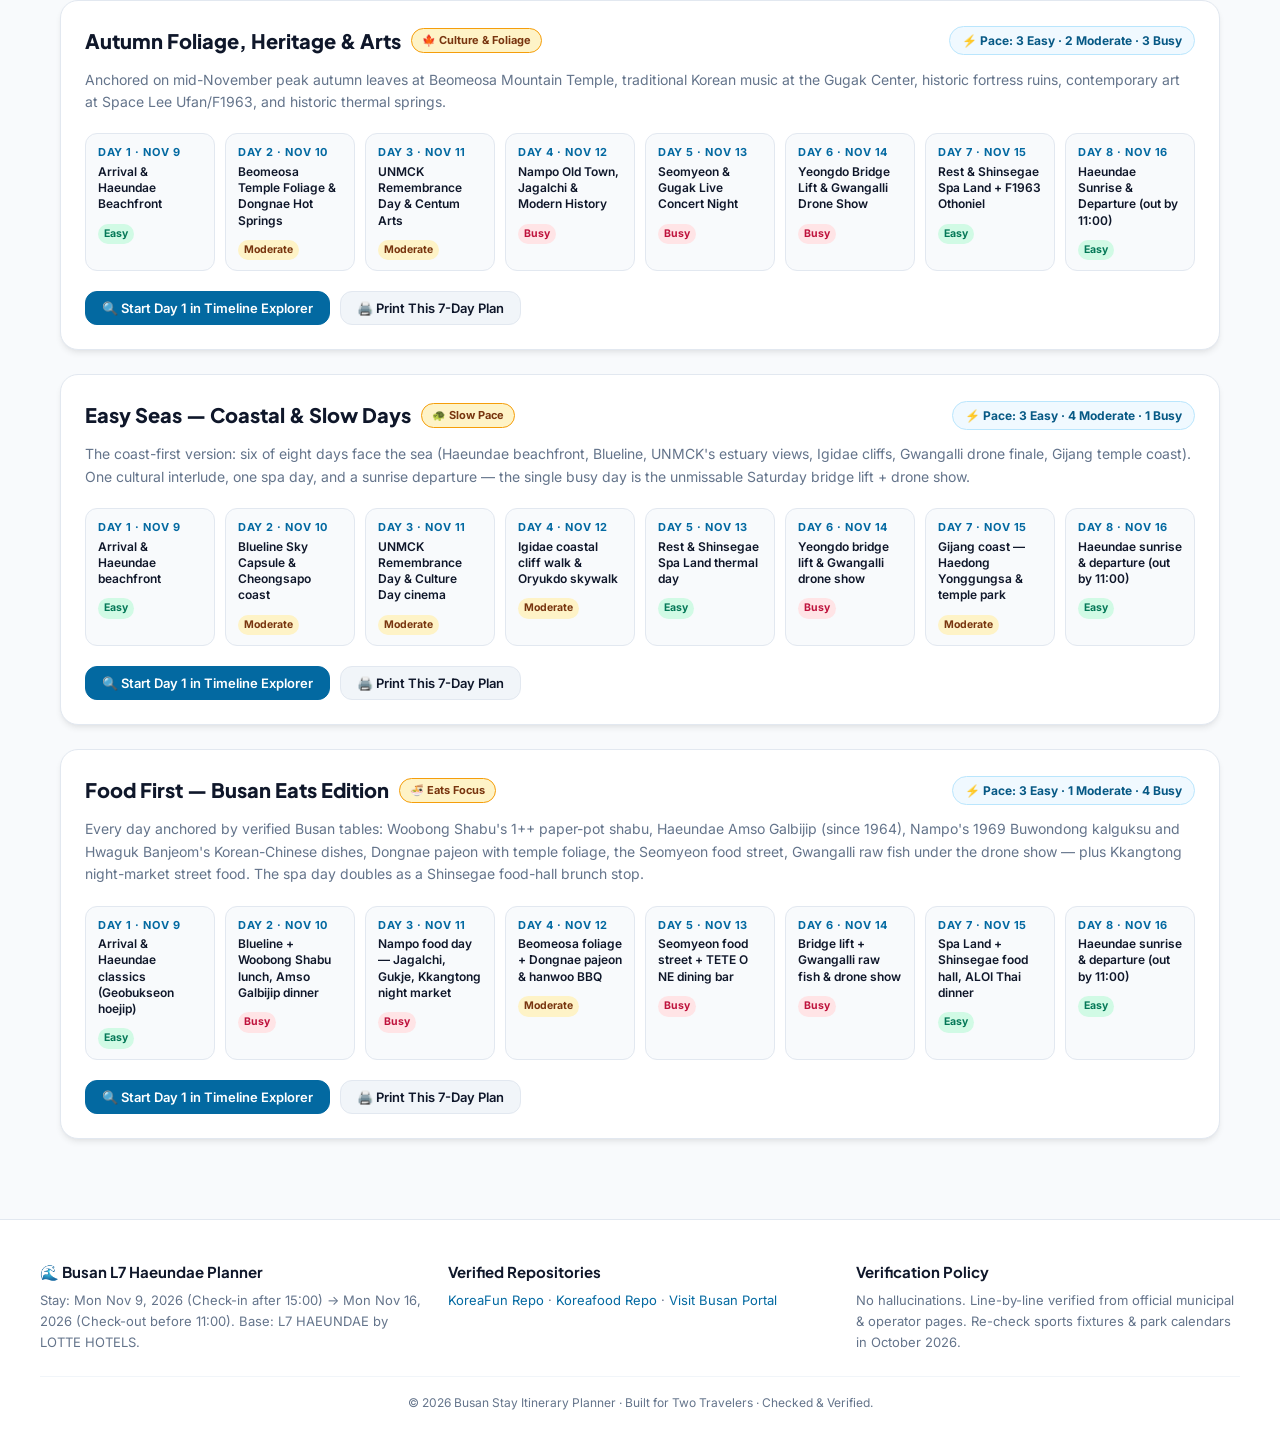
==== commit 56052ca9: "Fifth-pass audit: verify date-critical events against live official sources; fix UI counts, Spa Land" ====
--- a/index.html
+++ b/index.html
@@ -46,7 +46,7 @@
 
     <div class="hero-stats">
       <span class="stat-pill">🗓️ <strong>12</strong> Daily Itineraries</span>
-      <span class="stat-pill">🌟 <strong>3</strong> Curated 7-Day Plans</span>
+      <span class="stat-pill">🌟 <strong>5</strong> Curated 7-Day Plans</span>
       <span class="stat-pill">📍 <strong>39</strong> Verified Places</span>
       <span class="stat-pill">🍜 <strong>150</strong> Verified Eateries</span>
       <span class="stat-pill">📅 <strong>6</strong> In-Window Events</span>
@@ -75,7 +75,7 @@
     <button class="tab-btn" data-tab="places">📍 Places &amp; Activities <span class="badge-count">39</span></button>
     <button class="tab-btn" data-tab="food">🍜 Food &amp; Cafés <span class="badge-count">150</span></button>
     <button class="tab-btn" data-tab="traveler-guide">🧳 Duo Guide &amp; Budget</button>
-    <button class="tab-btn" data-tab="flags">⚠️ Flags &amp; Re-checks <span class="badge-count">14</span></button>
+    <button class="tab-btn" data-tab="flags">⚠️ Flags &amp; Re-checks <span class="badge-count">21</span></button>
     <button class="tab-btn" data-tab="sources">🔗 Sources &amp; Ledger</button>
   </div>
 </nav>
@@ -577,7 +577,7 @@
     "address": "55 Haeun-daero 570beon-gil, Haeundae-gu, Busan 48094",
     "checkin": "Mon Nov 9, 2026 (after 3:00 PM)",
     "checkout": "Mon Nov 16, 2026 (before 11:00 AM)",
-    "location_notes": "1-min walk from Haeundae Beach; ~5-min walk to Haeundae Station (Busan Metro Line 2). Base for the Haeundae east-coast cluster. ☎ +82-51-771-1000.",
+    "location_notes": "1-min walk from Haeundae Beach; ~5-min walk to Haeundae Station (Busan Metro Line 2). Base for the Haeundae east-coast cluster. Official FAQ: mobile/kiosk check-in available from 14:00; free self-service luggage lockers on 3F for use before check-in / after check-out; no shuttle bus. ☎ +82-51-771-1000.",
     "sources": [
       {
         "label": "L7 HAEUNDAE by LOTTE HOTELS — official site",
@@ -590,6 +590,10 @@
       {
         "label": "Lotte Hotels official (prerendered mirror, address/contact; check-in 15:00 / check-out 11:00)",
         "url": "https://www.lottehotel.com/prerendered/haeundae-l7/en/index.html"
+      },
+      {
+        "label": "L7 Haeundae official FAQ (Korean) — check-in 15:00, check-out 12:00 / 11:00 peak season; mobile check-in 14:00; free 3F lockers; no shuttle",
+        "url": "https://www.lottehotel.com/haeundae-l7/ko/FAQ.html"
       }
     ]
   },
@@ -901,9 +905,9 @@
       "name": "Shinsegae Centum City & Spa Land",
       "area": "Centum City",
       "transit": "Line 2 to Centum City (3 stops from Haeundae, ~8 min) or a ~25-min beach-side walk",
-      "hours": "Spa Land 08:00–23:00, last entry 22:00",
-      "price": "Spa Land ₩26,000 adult / ₩21,000 student (4-hour ticket; +₩5,000/hr after; elementary age and up)",
-      "status": "Verified operator page",
+      "hours": "Spa Land 09:00–22:00, last admission 21:00 (official detail panel; re-confirmed Sep 1, 2026)",
+      "price": "Spa Land ₩26,000 adult / ₩21,000 student (born 2008–2019); 4-hour ticket (+₩5,000/hr; ₩10,000+ in-spa spend → 6 h); elementary age and up; ☎ 1668-2850",
+      "status": "Verified operator page (re-checked Sep 1, 2026). NOTE: a store-level notice elsewhere on the site still prints 08:00–23:00/last entry 22:00; the Spa Land detail panel (the operative one) states 09:00–22:00, last entry 21:00 — plan entry by 20:30.",
       "sources": [
         {
           "label": "Shinsegae official (Spa Land)",
@@ -937,7 +941,7 @@
       "transit": "Line 2 to BEXCO/Centum City",
       "hours": "Tue–Sun 10:00–18:00, last entry 17:30; closed Mondays",
       "price": "Free during the main-building closure; the ₩3,000/₩2,000 pre-closure fee may return with the Sep 17, 2026 reopening",
-      "status": "VERIFIED live Aug 30, 2026. Main BMA building still closed for renovation (docent/parking suspended until Sep 16, 2026; reopening date TBA).",
+      "status": "VERIFIED live Aug 30, 2026; re-checked Sep 1, 2026. Main BMA building was closed for renovation from Dec 18, 2023; the museum announced a September 2026 reopening (reporting: CEN News Aug 26, 2026 → Sep 17, 2026; civicnews/kookje coverage of Sep 17 target). Space Lee Ufan (annex) stayed open throughout: Tue–Sun 10:00–18:00, last entry 17:30, closed Mondays, free during the closure — admission policy after reopening should be checked at art.busan.go.kr before visiting (Nov dates).",
       "sources": [
         {
           "label": "Busan Museum of Art official",
@@ -1434,14 +1438,14 @@
     "Prices/hours above were verified Aug 17–30, 2026 from official pages; re-confirm closer to travel as they can change.",
     "Weather risk in November: Igidae/Oryukdo, drone show, Yeongdo Bridge lift and the Songdo cable car can close/cancel in wind or rain.",
     "F1963 Othoniel exhibition is closed every Monday and last entry is 17:30 — it is a late-afternoon stop, not an evening one; the free garden installation (Gold Lotus) can be seen outside closing hours.",
-    "Check-out time — RESOLVED (Aug 31, 2026): the official L7 site (prerendered mirror) lists check-in 15:00 / check-out 11:00 for all dates; the earlier 12:00 figure came from a stale page. This plan keeps before-11:00 checkout.",
+    "Check-out time — booking is authoritative; flag an official-site nuance (re-checked Sep 1, 2026): your reservation states check-out before 11:00 AM and this plan respects that. The live official Korean FAQ (lottehotel.com/haeundae-l7/ko/FAQ.html) still prints check-in 15:00 / check-out 12:00 (11:00 in the Jul–Aug peak season), while the English prerendered mirror and all major booking platforms (Trip.com, Yanolja) list 15:00 / 11:00. Mobile/kiosk check-in opens from 14:00; self luggage lockers are free on 3F before/after check-in. Treat 11:00 as the binding time on your booking — ask the front desk about late checkout the night before.",
     "L7 B&B package page (2024-04) is dead; Floating (2F) serves breakfast 07:00–10:00 daily — book by phone ☎ +82-51-771-1000 (I9 departure morning).",
     "ahopsan.com was unreachable during the Aug 31 re-verification — the KoreaFun-audited claims (open year-round, free entry) are kept; reconfirm before travel.",
     "gukjemarket.co.kr returned HTTP 403 during re-verification — the Gukje source now points to the KTO listing (vcontsId=92540); closed 1st & 3rd Sundays (Nov 15 falls in the stay).",
     "Bupyeong Kkangtong closing time: KTO prints 19:30–23:30, Visit Busan prints until 24:00 — both agree on the 19:30 opening, so the 20:30 plan is safe either way.",
     "bnfmc.or.kr posts Igidae/Oryukdo winter hours 09:00–18:00; the previously cited \"last admission 17:50\" is not posted — removed.",
     "Metro stop counts re-audited Aug 31, 2026 against official station numbers (namu.wiki Line 1 rev 2026-08-24, Line 2 rev 2026-08-23): Line 2 Seomyeon→Gwangan = 10 stops, Line 1 Seomyeon→Beomeosa = 14 stops (13.8 km) — I10 one-way transit corrected from \"8 stops/≈45 min\" to \"14 stops/≈55–60 min\"; I6 \"18 stops\" confirmed correct.",
-    "Shinsegae Spa Land official page prints two hours figures (store notice 08:00–23:00 last entry 22:00 vs detail panel 09:00–22:00) — prices (₩26,000/₩21,000, student born 2008–2019) confirmed on the same page; call 1668-2850."
+    "Shinsegae Spa Land hours — re-checked Sep 1, 2026: the official detail panel (shinsegae.com Centum City Spaland page) now clearly states 운영시간 09:00–22:00 with last admission (입장 마감) 21:00. Prices confirmed on the same page: adult ₩26,000 / student ₩21,000 (student = birth years 2008–2019; elementary age and up), 4-hour ticket (+₩5,000/hour; ₩10,000+ in-spa spend extends to 6 h), ☎ 1668-2850, free 4 h parking. Plan spa entry by 20:30 to be safe; the earlier two-figures discrepancy is resolved in favor of the 09:00–22:00 / last entry 21:00 panel."
   ],
   "food": [
     {
@@ -2528,9 +2532,9 @@
           "link": "https://www.visitbusan.net/en/index.do?menuCd=DOM_000000301002002000"
         },
         {
-          "time": "20:30",
+          "time": "20:00",
           "what": "Busan X the Sky — night view from LCT 100F",
-          "detail": "Open daily 10:00–21:00, last ticket 20:30. ₩29,000 adult / ₩26,000 child & senior. 411.6 m — highest view in Busan; queue late on busy nights.",
+          "detail": "Open daily 10:00–21:00 (weekdays/weekends/holidays same); on-site ticket desk closes 30 min before close (last ticket ~20:30) and entry is by printed date/time only. Aim to arrive by 20:00–20:15 (or book a ~20:00 timed ticket online). ₩29,000 adult (13+) / ₩26,000 child (36 mo–12) & senior 65+; under 36 months free. 411.6 m LCT tower — highest view in Busan; queues on busy nights. ☎ 051-731-0098.",
           "link": "https://www.busanxthesky.com/xthesky/xthesky.php"
         }
       ],
@@ -2567,7 +2571,7 @@
         {
           "time": "12:00",
           "what": "Lunch at Cheongsapo — Woobong Shabu",
-          "detail": "1++ hanwoo shabu in a paper pot; 11:00–15:00 / 17:00–21:00; open Tuesdays. (La ConTi is closed Tuesdays — avoid.)",
+          "detail": "1++ hanwoo shabu in a paper pot; 11:00–15:00 / 17:00–21:00; Visit Busan lists it CLOSED MONDAYS — open for our Tuesday Nov 10 lunch. (La ConTi is closed Tuesdays — avoid.)",
           "link": "https://www.visitbusan.net/en/index.do?menuCd=DOM_000000301002001000&uc_seq=1849&lang_cd=en"
         },
         {
@@ -2963,7 +2967,7 @@
         {
           "time": "13:30",
           "what": "Spa Land jjimjilbang (2–3 hours)",
-          "detail": "08:00–23:00 (last entry 22:00) per the store notice — the detail panel on the same official page prints 09:00–22:00, so call 1668-2850; a 13:30 start works either way. ₩26,000 adult / ₩21,000 student (born 2008–2019). ⚠️ Ticket = 4 HOURS (+₩5,000/hr after; spend ₩10,000+ inside → 6 hours). Elementary age and up. Closed one weekday a month (department-store holiday). 1668-2850.",
+          "detail": "Official detail panel (re-confirmed Sep 1, 2026): 09:00–22:00, last entry 21:00 — a store-level notice elsewhere on the page still prints 08:00–23:00/last entry 22:00, but 13:30 entry is safe under either. ☎ 1668-2850. ₩26,000 adult / ₩21,000 student (born 2008–2019). ⚠️ Ticket = 4 HOURS (+₩5,000/hr after; spend ₩10,000+ inside → 6 hours). Elementary age and up. Closed one weekday a month (department-store holiday — check before going).",
           "link": "https://www.shinsegae.com/store/entertainment/centum-spaland.do?storeCd=SC00008"
         },
         {
@@ -3019,7 +3023,7 @@
         {
           "time": "10:00",
           "what": "SEA LIFE quick visit (optional, if time)",
-          "detail": "SEA LIFE is under Haeundae Beach, 1 min from the hotel: Mon–Fri 10:00–19:00, last entry 18:00. A 10:00–10:45 hop is realistic only if you're fully packed first.",
+          "detail": "SEA LIFE is under Haeundae Beach, 1 min from the hotel: Mon–Fri 10:00–19:00 (last entry 18:00), Sat–Sun 10:00–20:00 (last entry 19:00). On this Monday check-out morning: check out by 11:00 first (free self luggage lockers on 3F), then a 10:00–10:45 visit only if time allows before travel — do not risk an aquarium stop if you have a fixed departure.",
           "link": "https://www.visitsealife.com/busan/plan-your-visit/before-you-visit/opening-hours/"
         },
         {
